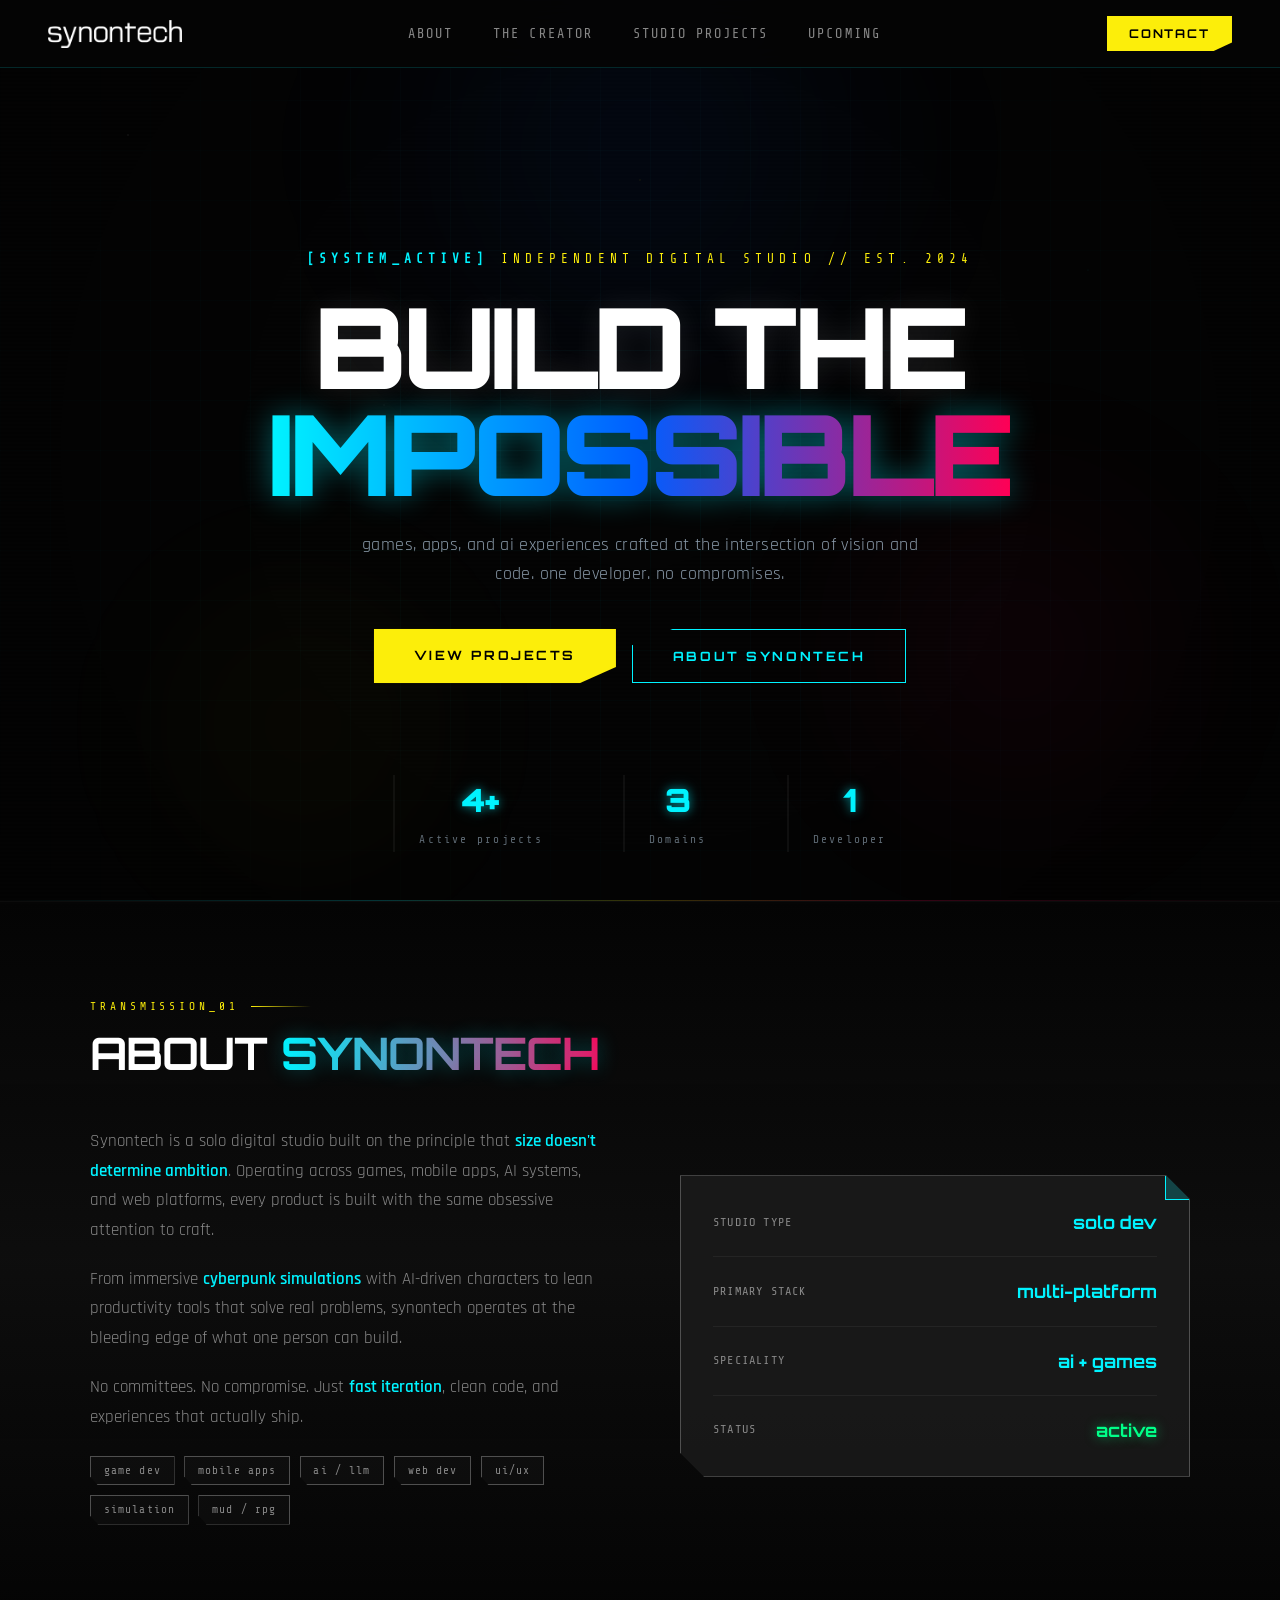
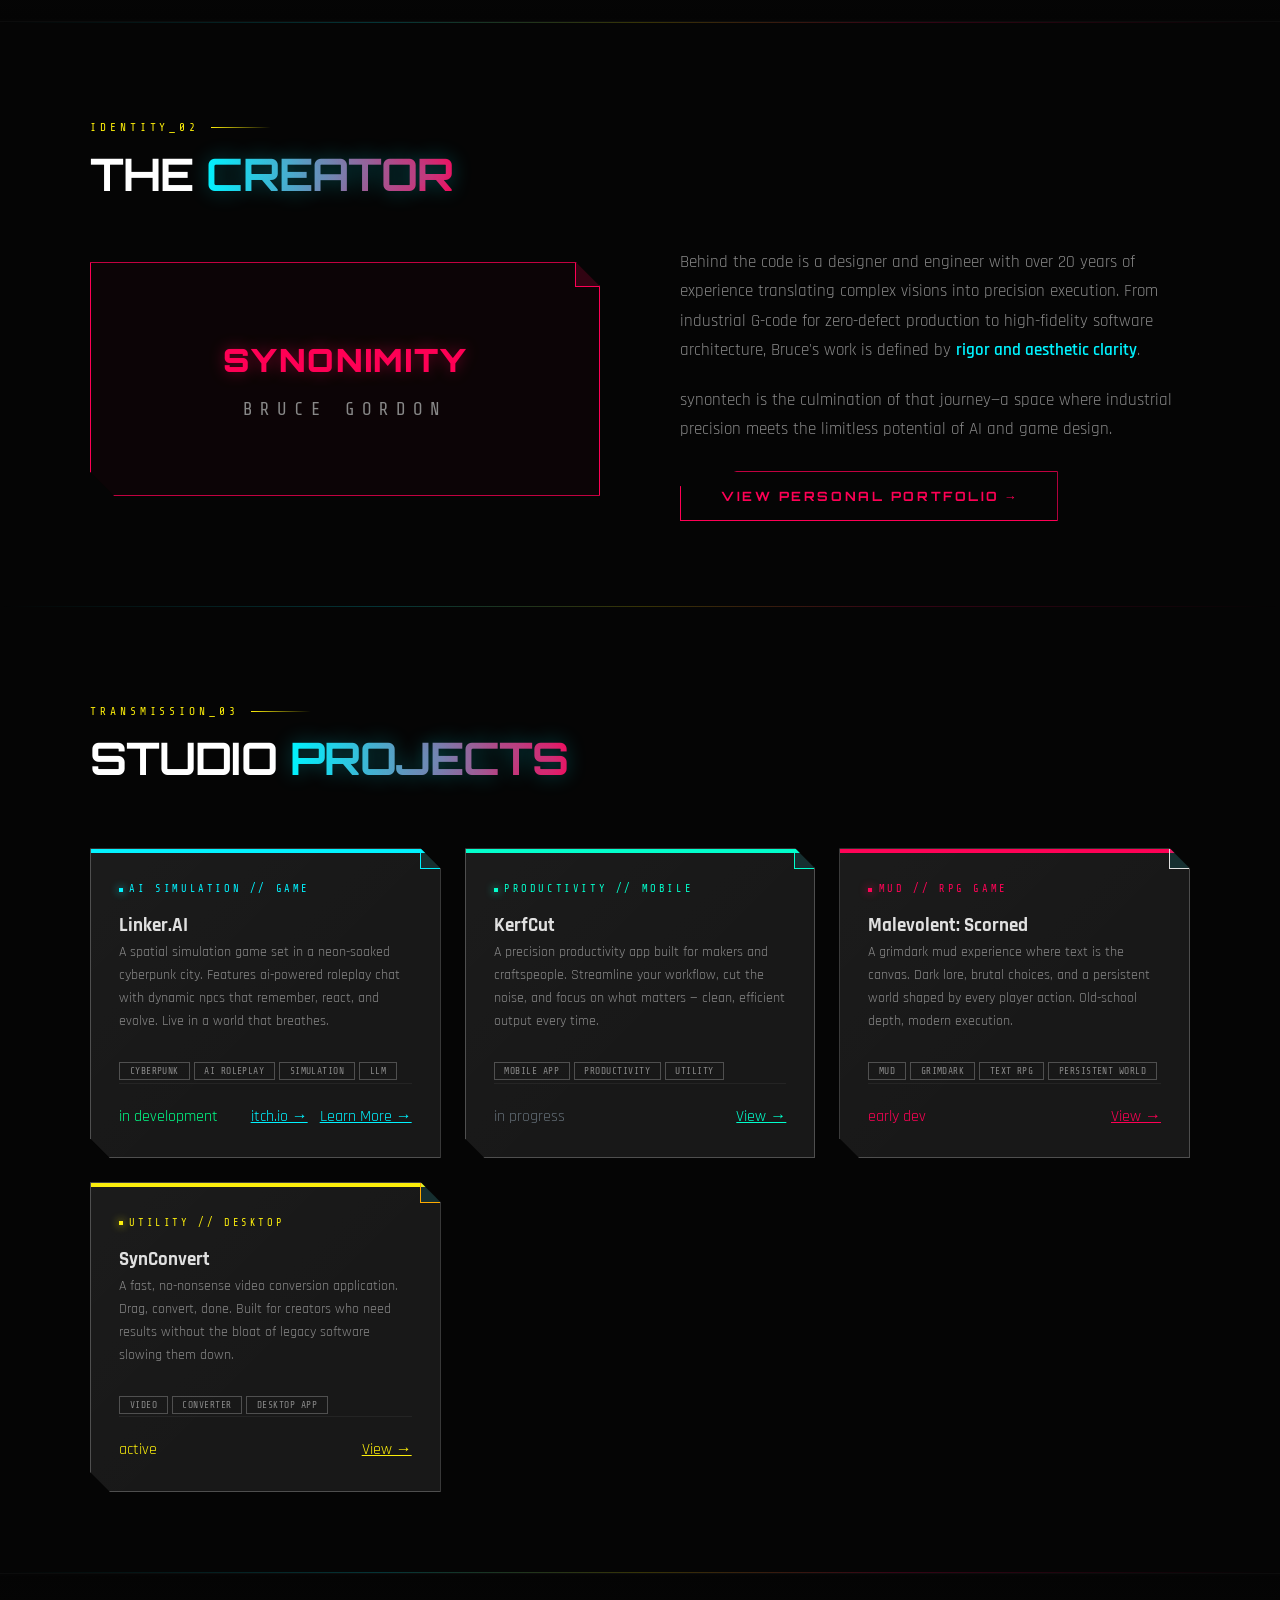
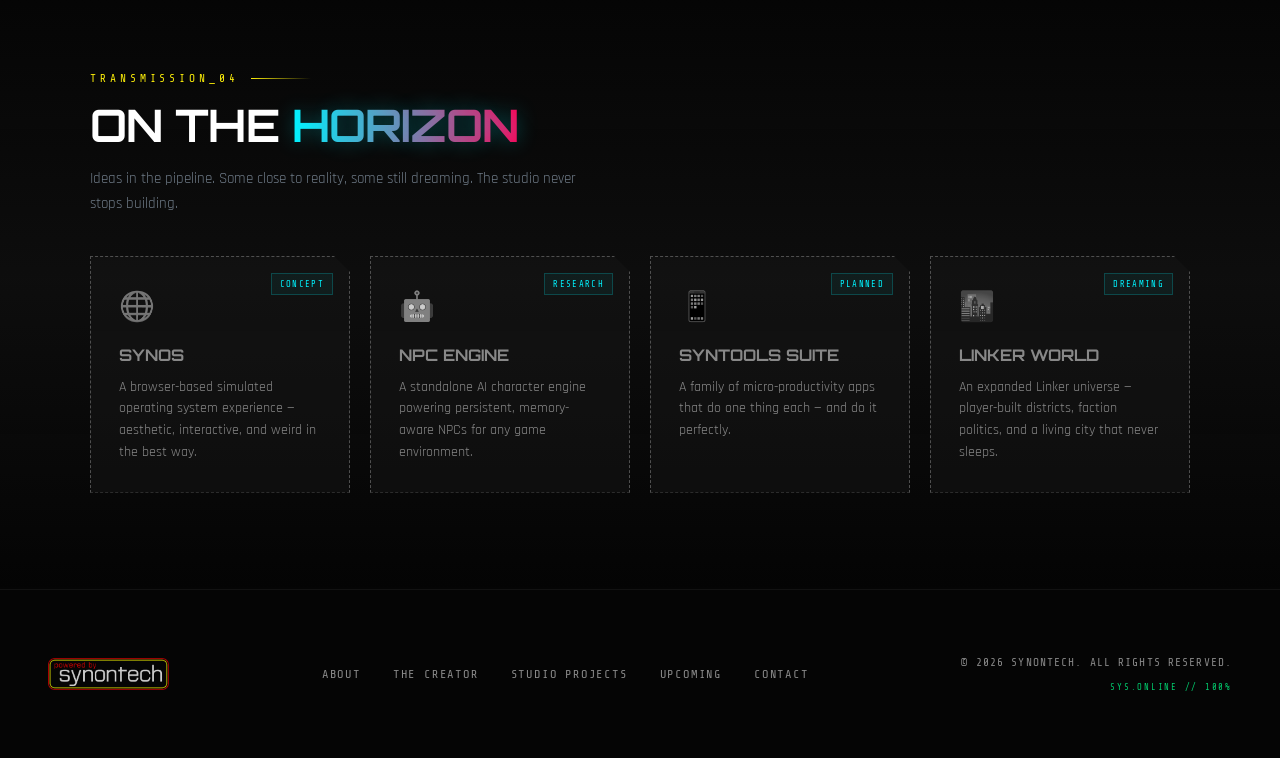
==== index.html @ bf0408e4 "Replace SVGs with dark PNGs and simplify logo CSS Swap several site logo/footer SVGs for pre-rendere" ====
<!DOCTYPE html>
<html lang="en">

<head>
  <meta charset="UTF-8">
  <meta name="viewport" content="width=device-width, initial-scale=1.0">
  <meta name="description"
    content="synontech is a solo digital studio crafting games, apps, and AI experiences at the bleeding edge of vision and code.">
  <meta name="theme-color" content="#020b18">

  <!-- Open Graph / Facebook -->
  <meta property="og:type" content="website">
  <meta property="og:url" content="https://synontech.github.io/">
  <meta property="og:title" content="synontech — digital studio">
  <meta property="og:description"
    content="Solo digital studio crafting games, apps, and ai experiences at the bleeding edge of vision and code.">
  <meta property="og:image" content="https://synontech.github.io/assets/synontech_logo.png">

  <!-- Twitter -->
  <meta property="twitter:card" content="summary_large_image">
  <meta property="twitter:url" content="https://synontech.github.io/">
  <meta property="twitter:title" content="synontech — digital studio">
  <meta property="twitter:description"
    content="Solo digital studio crafting games, apps, and ai experiences at the bleeding edge of vision and code.">
  <meta property="twitter:image" content="https://synontech.github.io/assets/synontech_logo.png">

  <title>synontech — digital studio</title>

  <!-- Favicon -->
  <link rel="icon" type="image/png" href="assets/synontech_logo.png">

  <!-- Fonts -->
  <link
    href="https://fonts.googleapis.com/css2?family=Orbitron:wght@400;600;700;900&family=Rajdhani:wght@300;400;500;600&family=Share+Tech+Mono&display=swap"
    rel="stylesheet">

  <!-- Styles (order matters — variables must load first) -->
  <link rel="stylesheet" href="css/variables.css">
  <link rel="stylesheet" href="css/base.css">
  <link rel="stylesheet" href="css/animations.css">
  <link rel="stylesheet" href="css/nav.css">
  <link rel="stylesheet" href="css/hero.css">
  <link rel="stylesheet" href="css/about.css">
  <link rel="stylesheet" href="css/portfolio.css">
  <link rel="stylesheet" href="css/future.css">
  <link rel="stylesheet" href="css/footer.css">
</head>

<body>

  <!-- ══════════════════════════════════════════════
     NAV
═══════════════════════════════════════════════ -->
  <nav>
    <a href="#hero" class="nav-logo">
      <img src="assets/synontech_dark_background.png" alt="synontech" class="nav-logo-img">
    </a>

    <ul class="nav-links" id="nav-links">
      <li><a href="#about">about</a></li>
      <li><a href="#creator">the creator</a></li>
      <li><a href="#portfolio">studio projects</a></li>
      <li><a href="#future">upcoming</a></li>
      <li class="mobile-only"><a href="mailto:synontech.sa@gmail.com">contact</a></li>
    </ul>

    <a href="mailto:synontech.sa@gmail.com" class="nav-cta">contact</a>

    <button class="nav-hamburger" id="nav-hamburger" aria-label="Toggle navigation" aria-expanded="false">☰</button>
  </nav>

  <!-- ══════════════════════════════════════════════
     HERO
═══════════════════════════════════════════════ -->
  <section id="hero">
    <div class="hero-grid-bg"></div>
    <div class="hero-orb hero-orb-1"></div>
    <div class="hero-orb hero-orb-2"></div>
    <div class="hero-orb hero-orb-3"></div>

    <p class="hero-eyebrow">Independent digital studio // Est. 2024</p>

    <h1 class="hero-title">
      <span class="line1">BUILD THE</span>
      <span class="line2">IMPOSSIBLE</span>
    </h1>

    <p class="hero-sub">games, apps, and ai experiences crafted at the intersection of vision and code. one developer.
      no compromises.</p>

    <div class="hero-buttons">
      <a href="#portfolio" class="btn-primary">View projects</a>
      <a href="#about" class="btn-secondary">About synontech</a>
    </div>

    <div class="hero-stats">
      <div class="stat">
        <span class="stat-num" id="repo-count">4+</span>
        <span class="stat-label">Active projects</span>
      </div>
      <div class="stat">
        <span class="stat-num">3</span>
        <span class="stat-label">Domains</span>
      </div>
      <div class="stat">
        <span class="stat-num">1</span>
        <span class="stat-label">Developer</span>
      </div>
    </div>
  </section>

  <div class="cyber-divider"></div>

  <!-- ══════════════════════════════════════════════
     ABOUT
═══════════════════════════════════════════════ -->
  <section id="about">
    <div class="section-inner">
      <p class="section-tag reveal">Transmission_01</p>
      <h2 class="section-title reveal">About <span>synontech</span></h2>

      <div class="about-grid">
        <div class="about-text reveal">
          <p>Synontech is a solo digital studio built on the principle that <strong>size doesn't determine
              ambition</strong>. Operating across games, mobile apps, AI systems, and web platforms, every product is
            built with the same obsessive attention to craft.</p>
          <p>From immersive <strong>cyberpunk simulations</strong> with AI-driven characters to lean productivity tools
            that solve real problems, synontech operates at the bleeding edge of what one person can build.</p>
          <p>No committees. No compromise. Just <strong>fast iteration</strong>, clean code, and experiences that
            actually ship.</p>
          <div class="about-skills">
            <span class="skill-tag">game dev</span>
            <span class="skill-tag">mobile apps</span>
            <span class="skill-tag">ai / llm</span>
            <span class="skill-tag">web dev</span>
            <span class="skill-tag">ui/ux</span>
            <span class="skill-tag">simulation</span>
            <span class="skill-tag">mud / rpg</span>
          </div>
        </div>

        <div class="about-visual reveal reveal-delay-2">
          <div class="about-box">
            <div class="metric-row">
              <div class="metric-item">
                <span class="metric-label">studio type</span>
                <span class="metric-value">solo dev</span>
              </div>
              <div class="metric-item">
                <span class="metric-label">primary stack</span>
                <span class="metric-value">multi-platform</span>
              </div>
              <div class="metric-item">
                <span class="metric-label">speciality</span>
                <span class="metric-value">ai + games</span>
              </div>
              <div class="metric-item">
                <span class="metric-label">status</span>
                <span class="metric-value"
                  style="color: #00ff88; text-shadow: 0 0 12px rgba(0, 255, 136, 0.5);">active</span>
              </div>
            </div>
          </div>
        </div>
      </div>
    </div>
  </section>

  <div class="cyber-divider"></div>

  <!-- ══════════════════════════════════════════════
     MEET THE CREATOR
═══════════════════════════════════════════════ -->
  <section id="creator">
    <div class="section-inner">
      <p class="section-tag reveal">Identity_02</p>
      <h2 class="section-title reveal">The <span>creator</span></h2>

      <div class="about-grid creator-grid">
        <div class="about-visual reveal">
          <div class="about-box creator-box">
            <div class="creator-identity">
              <div class="creator-handle">Synonimity</div>
              <div class="creator-name">Bruce Gordon</div>
            </div>
          </div>
        </div>

        <div class="about-text reveal reveal-delay-1">
          <p>Behind the code is a designer and engineer with over 20 years of experience translating complex visions
            into precision execution. From industrial G-code for zero-defect production to high-fidelity software
            architecture, Bruce's work is defined by <strong>rigor and aesthetic clarity</strong>.</p>
          <p>synontech is the culmination of that journey—a space where industrial precision meets the limitless
            potential of AI and game design.</p>
          <div class="creator-actions">
            <a href="https://synonimity.vercel.app/" target="_blank" rel="noopener" class="btn-secondary creator-btn">View Personal Portfolio &rarr;</a>
          </div>
        </div>
      </div>
    </div>
  </section>

  <div class="cyber-divider"></div>

  <section id="portfolio">
    <div class="section-inner">
      <div class="portfolio-header">
        <div>
          <p class="section-tag reveal">Transmission_03</p>
          <h2 class="section-title reveal">Studio <span>projects</span></h2>
        </div>
      </div>

      <div class="portfolio-grid">

        <!-- Linker.AI -->
        <article class="project-card card--cyan reveal reveal-delay-1">
          <div class="card-accent"></div>
          <div class="card-banner"></div>
          <div class="card-body">
            <p class="card-type">ai simulation // game</p>
            <h3 class="card-title">Linker.AI</h3>
            <p class="card-desc">A spatial simulation game set in a neon-soaked cyberpunk city. Features ai-powered
              roleplay chat with dynamic npcs that remember, react, and evolve. Live in a world that breathes.</p>
            <div class="card-tags">
              <span class="tag">cyberpunk</span>
              <span class="tag">ai roleplay</span>
              <span class="tag">simulation</span>
              <span class="tag">llm</span>
            </div>
            <div class="card-footer">
              <span class="card-status"><span class="status-dot"></span>in development</span>
              <div style="display:flex; gap: 0.75rem;">
                <a href="https://synontech.itch.io/linkerai" target="_blank" rel="noopener" class="card-link">itch.io
                  &rarr;</a>
                <a href="linkerai.html" class="card-link">Learn More &rarr;</a>
              </div>
            </div>
          </div>
        </article>

        <!-- KerfCut -->
        <article class="project-card card--teal reveal reveal-delay-2">
          <div class="card-accent" style="border-color: #00ffcc;"></div>
          <div class="card-banner"></div>
          <div class="card-body">
            <p class="card-type">productivity // mobile</p>
            <h3 class="card-title">KerfCut</h3>
            <p class="card-desc">A precision productivity app built for makers and craftspeople. Streamline your
              workflow, cut the noise, and focus on what matters — clean, efficient output every time.</p>
            <div class="card-tags">
              <span class="tag">mobile app</span>
              <span class="tag">productivity</span>
              <span class="tag">utility</span>
            </div>
            <div class="card-footer">
              <span class="card-status" style="color: rgba(207,232,255,0.4);">
                <span class="status-dot" style="background: rgba(207,232,255,0.3); animation: none;"></span>in progress
              </span>
              <a href="kerfcut.html" class="card-link">View &rarr;</a>
            </div>
          </div>
        </article>

        <!-- Malevolent: Scorned -->
        <article class="project-card card--pink reveal reveal-delay-3">
          <div class="card-accent" style="border-color: var(--pink);"></div>
          <div class="card-banner"></div>
          <div class="card-body">
            <p class="card-type">mud // rpg game</p>
            <h3 class="card-title">Malevolent: Scorned</h3>
            <p class="card-desc">A grimdark mud experience where text is the canvas. Dark lore, brutal choices, and a
              persistent world shaped by every player action. Old-school depth, modern execution.</p>
            <div class="card-tags">
              <span class="tag">mud</span>
              <span class="tag">grimdark</span>
              <span class="tag">text rpg</span>
              <span class="tag">persistent world</span>
            </div>
            <div class="card-footer">
              <span class="card-status"><span class="status-dot"></span>early dev</span>
              <a href="synquest.html" class="card-link">View &rarr;</a>
            </div>
          </div>
        </article>

        <!-- SynConvert -->
        <article class="project-card card--gold reveal reveal-delay-4">
          <div class="card-accent" style="border-color: #ffaa00;"></div>
          <div class="card-banner"></div>
          <div class="card-body">
            <p class="card-type">utility // desktop</p>
            <h3 class="card-title">SynConvert</h3>
            <p class="card-desc">A fast, no-nonsense video conversion application. Drag, convert, done. Built for
              creators who need results without the bloat of legacy software slowing them down.</p>
            <div class="card-tags">
              <span class="tag">video</span>
              <span class="tag">converter</span>
              <span class="tag">desktop app</span>
            </div>
            <div class="card-footer">
              <span class="card-status"><span class="status-dot"></span>active</span>
              <a href="synconvert.html" class="card-link">View &rarr;</a>
            </div>
          </div>
        </article>

      </div>
    </div>
  </section>

  <div class="cyber-divider"></div>

  <!-- ══════════════════════════════════════════════
     FUTURE / ON THE HORIZON
═══════════════════════════════════════════════ -->
  <section id="future">
    <div class="section-inner">
      <p class="section-tag reveal">Transmission_04</p>
      <h2 class="section-title reveal">On the <span>horizon</span></h2>
      <p class="reveal" style="color: rgba(207,232,255,0.5); font-size: 0.95rem; margin-top: 0.5rem; max-width: 520px;">
        Ideas in the pipeline. Some close to reality, some still dreaming. The studio never stops building.
      </p>

      <div class="future-grid">

        <div class="future-card reveal reveal-delay-1">
          <span class="future-badge">Concept</span>
          <div class="future-icon">🌐</div>
          <p class="future-name">SynOS</p>
          <p class="future-desc">A browser-based simulated operating system experience — aesthetic, interactive, and
            weird in the best way.</p>
        </div>

        <div class="future-card reveal reveal-delay-2">
          <span class="future-badge">Research</span>
          <div class="future-icon">🤖</div>
          <p class="future-name">NPC Engine</p>
          <p class="future-desc">A standalone AI character engine powering persistent, memory-aware NPCs for any game
            environment.</p>
        </div>

        <div class="future-card reveal reveal-delay-3">
          <span class="future-badge">Planned</span>
          <div class="future-icon">📱</div>
          <p class="future-name">SynTools Suite</p>
          <p class="future-desc">A family of micro-productivity apps that do one thing each — and do it perfectly.</p>
        </div>

        <div class="future-card reveal reveal-delay-4">
          <span class="future-badge">Dreaming</span>
          <div class="future-icon">🌆</div>
          <p class="future-name">Linker World</p>
          <p class="future-desc">An expanded Linker universe — player-built districts, faction politics, and a living
            city that never sleeps.</p>
        </div>

      </div>
    </div>
  </section>

  <!-- ══════════════════════════════════════════════
     FOOTER
═══════════════════════════════════════════════ -->
  <footer>
    <div class="footer-left">
      <img src="assets/Powered_by_dark_background.png" alt="powered by synontech" class="footer-badge">
    </div>
    <ul class="footer-links">
      <li><a href="#about">about</a></li>
      <li><a href="#creator">the creator</a></li>
      <li><a href="#portfolio">studio projects</a></li>
      <li><a href="#future">upcoming</a></li>
      <li><a href="mailto:synontech.sa@gmail.com">contact</a></li>
    </ul>
    <div class="footer-copy">
      <span>&copy; <span id="current-year">2026</span> synontech. all rights reserved.</span>
      <span class="sys-status">SYS.ONLINE // 100%</span>
    </div>
  </footer>

  <script src="js/main.js" defer></script>
</body>

</html>
---- css/variables.css ----
/* ============================================================
   synontech — true cyberpunk identity
   Inspired by the high-contrast "Night City" aesthetic.
   ============================================================ */

:root {
  /* --- The "Night" (Vibrant Neons) --- */
  --neon-yellow:  #fcee0a; /* Iconic CP2077 Yellow */
  --neon-cyan:    #00f3ff; /* Electric Cyan */
  --neon-pink:    #ff0055; /* High-intensity Pink */
  --neon-blue:    #005eff; /* Deep Electric Blue */
  --neon-green:   #00ff88; /* Matrix/HUD Green */
  --neon-red:     #ff003c; /* Warning Red */

  /* --- The "Day" (Gritty Industrial) --- */
  --black-void:   #050505;
  --navy-deep:    #020b18;
  --concrete:     #1a1a1a; /* Dull street grey */
  --gunmetal:     #2d2d2d;
  --steel:        #4f4f4f;

  /* --- Functional Assignments --- */
  --primary:      var(--neon-cyan);
  --secondary:    var(--neon-pink);
  --accent:       var(--neon-yellow);

  --bg-main:      var(--black-void);
  --bg-card:      rgba(20, 20, 20, 0.9);
  --text-main:    #e0e0e0;
  --text-dim:     #888888;

  /* --- Glows & FX --- */
  --glow-cyan:   0 0 10px rgba(0, 243, 255, 0.5), 0 0 20px rgba(0, 243, 255, 0.2);
  --glow-pink:   0 0 10px rgba(255, 0, 85, 0.5), 0 0 20px rgba(255, 0, 85, 0.2);
  --glow-yellow: 0 0 15px rgba(252, 238, 10, 0.4);

  /* --- Borders --- */
  --border-main: 1px solid rgba(255, 255, 255, 0.1);
  --border-neon: 1px solid var(--primary);
}
---- css/base.css ----
/* ============================================================
   synontech — base
   Reset, body, ambient effects, shared section styles, divider.
   ============================================================ */

*, *::before, *::after {
  margin: 0;
  padding: 0;
  box-sizing: border-box;
}

html {
  scroll-behavior: smooth;
}

body {
  background: var(--bg-main);
  color: var(--text-main);
  font-family: 'Rajdhani', sans-serif;
  font-size: 16px;
  line-height: 1.6;
  overflow-x: hidden;
}

/* ── Star Field (The 'Dull' foundation) ── */
body::before {
  content: '';
  position: fixed;
  inset: 0;
  background-image:
    radial-gradient(1px 1px at 10%  15%, rgba(255,255,255,0.2) 0%, transparent 100%),
    radial-gradient(1px 1px at 30%  45%, rgba(255,255,255,0.1) 0%, transparent 100%),
    radial-gradient(1.5px 1.5px at 50%  20%, rgba(252, 238, 10, 0.1) 0%, transparent 100%),
    radial-gradient(1px 1px at 70%  60%, rgba(255,255,255,0.1) 0%, transparent 100%),
    radial-gradient(1px 1px at 85%  30%, rgba(0, 243, 255, 0.1) 0%, transparent 100%);
  pointer-events: none;
  z-index: 0;
}

/* ── Scanlines & Noise (The 'Gritty' layer) ── */
body::after {
  content: '';
  position: fixed;
  inset: 0;
  background:
    repeating-linear-gradient(
      0deg,
      transparent,
      transparent 2px,
      rgba(0, 0, 0, 0.15) 2px,
      rgba(0, 0, 0, 0.15) 4px
    ),
    radial-gradient(circle at center, transparent, rgba(0,0,0,0.4));
  pointer-events: none;
  z-index: 1;
}

/* ── Sections ── */
section {
  position: relative;
  z-index: 2;
  padding: 6rem 3rem;
}

.section-inner {
  max-width: 1100px;
  margin: 0 auto;
}

.section-tag {
  font-family: 'Share Tech Mono', monospace;
  font-size: 0.7rem;
  letter-spacing: 0.35em;
  color: var(--accent);
  margin-bottom: 0.75rem;
  display: flex;
  align-items: center;
  gap: 0.75rem;
  text-transform: uppercase;
}

.section-tag::after {
  content: '';
  height: 1px;
  width: 60px;
  background: linear-gradient(90deg, var(--accent), transparent);
  display: inline-block;
}

.section-title {
  font-family: 'Orbitron', monospace;
  font-size: clamp(1.8rem, 4vw, 2.8rem);
  font-weight: 700;
  color: #fff;
  margin-bottom: 1rem;
  line-height: 1.15;
  text-transform: uppercase;
  letter-spacing: -0.02em;
}

.section-title span {
  background: linear-gradient(90deg, var(--neon-cyan), var(--neon-pink));
  -webkit-background-clip: text;
  -webkit-text-fill-color: transparent;
  background-clip: text;
  text-shadow: 0 0 20px rgba(0, 243, 255, 0.3);
}

/* ── Cyber Divider ── */
.cyber-divider {
  position: relative;
  z-index: 2;
  height: 1px;
  background: linear-gradient(
    90deg,
    transparent,
    rgba(0, 243, 255, 0.2) 30%,
    rgba(252, 238, 10, 0.2) 50%,
    rgba(255, 0, 85, 0.2) 70%,
    transparent
  );
  margin: 0;
}
---- css/animations.css ----
/* ============================================================
   synontech — animations
   Keyframes, scroll-reveal classes, responsive overrides.
   ============================================================ */

/* ── Keyframes ── */
@keyframes fadeUp {
  from { opacity: 0; transform: translateY(24px); }
  to   { opacity: 1; transform: translateY(0); }
}

@keyframes pulse {
  0%, 100% { opacity: 1; }
  50%       { opacity: 0.3; }
}

/* Fixed: was using an en-dash (–) instead of a comma which broke the rule */
@keyframes glitch {
  0%        { clip-path: inset(0 0 100% 0); }
  10%       { clip-path: inset(10% 0 85% 0); transform: translateX(4px); }
  20%       { clip-path: inset(30% 0 60% 0); transform: translateX(-4px); }
  30%       { clip-path: inset(55% 0 35% 0); transform: translateX(2px); }
  40%       { clip-path: inset(75% 0 15% 0); transform: translateX(-2px); }
  50%       { clip-path: inset(90% 0 5% 0);  transform: translateX(0); }
  60%, 100% { clip-path: inset(0 0 100% 0); }
}

/* ── Scroll Reveal ── */
.reveal {
  opacity: 0;
  transform: translateY(30px);
  transition: opacity 0.7s ease, transform 0.7s ease;
}

.reveal.visible {
  opacity: 1;
  transform: translateY(0);
}

.reveal-delay-1 { transition-delay: 0.1s; }
.reveal-delay-2 { transition-delay: 0.2s; }
.reveal-delay-3 { transition-delay: 0.3s; }
.reveal-delay-4 { transition-delay: 0.4s; }

/* ── Global mobile overrides ── */
@media (max-width: 768px) {
  section { padding: 4rem 1.5rem; }
}
---- css/nav.css ----
/* ============================================================
   synontech — navigation
   Top nav bar, logo, links, CTA, mobile hamburger.
   ============================================================ */

nav {
  position: fixed;
  top: 0; left: 0; right: 0;
  z-index: 100;
  display: flex;
  align-items: center;
  justify-content: space-between;
  padding: 1rem 3rem;
  background: rgba(5, 5, 5, 0.9);
  backdrop-filter: blur(15px);
  border-bottom: 1px solid rgba(0, 243, 255, 0.15);
}

.nav-logo {
  display: flex;
  align-items: center;
  text-decoration: none;
}

.nav-logo-img {
  height: 28px; /* 25% Increase for better brand presence */
  width: auto;
  transition: all 0.3s ease;
}

.nav-logo:hover .nav-logo-img {
  filter: drop-shadow(0 0 12px var(--neon-cyan));
}

.nav-links {
  display: flex;
  gap: 2.5rem;
  list-style: none;
}

.nav-links a {
  color: var(--text-dim);
  text-decoration: none;
  font-family: 'Share Tech Mono', monospace;
  font-weight: 400;
  font-size: 0.85rem;
  letter-spacing: 0.15em;
  transition: all 0.3s cubic-bezier(0.165, 0.84, 0.44, 1);
  text-transform: uppercase;
}

.nav-links a:hover {
  color: var(--neon-cyan);
  text-shadow: 0 0 12px rgba(0, 243, 255, 0.8);
}

.nav-cta {
  font-family: 'Orbitron', monospace;
  font-weight: 700;
  font-size: 0.75rem;
  letter-spacing: 0.15em;
  color: #000;
  background: var(--neon-yellow);
  padding: 0.5rem 1.4rem;
  text-decoration: none;
  transition: all 0.2s;
  position: relative;
  clip-path: polygon(0 0, 100% 0, 100% 75%, 85% 100%, 0 100%);
  text-transform: uppercase;
}

.nav-cta:hover {
  transform: translate(2px, -2px);
  box-shadow: var(--glow-yellow);
}

/* ── Hamburger (mobile only) ── */
.nav-hamburger {
  display: none;
  background: transparent;
  border: 1px solid var(--border-cyan);
  color: var(--cyan);
  font-size: 1.2rem;
  line-height: 1;
  padding: 0.35rem 0.65rem;
  cursor: pointer;
  clip-path: polygon(4px 0%, 100% 0%, calc(100% - 4px) 100%, 0% 100%);
  transition: background 0.2s, box-shadow 0.2s;
}

.nav-hamburger:hover {
  background: rgba(0, 212, 255, 0.08);
  box-shadow: var(--glow-cyan);
}

.nav-links li.mobile-only {
  display: none;
}

/* ── Mobile breakpoint ── */
@media (max-width: 768px) {
  nav {
    padding: 1rem 1.5rem;
  }

  .nav-cta {
    display: none;
  }

  .nav-hamburger {
    display: block;
  }

  .nav-links {
    display: none;
    width: 100%;
    flex-direction: column;
    gap: 0;
    padding: 0.5rem 0 0.75rem;
    border-top: 1px solid rgba(0, 212, 255, 0.1);
    order: 3;
  }

  .nav-links li.mobile-only {
    display: block;
  }

  .nav-links.open {
    display: flex;
  }

  .nav-links li a {
    display: block;
    padding: 0.8rem 0;
  }
}
---- css/hero.css ----
/* ============================================================
   synontech — hero
   Hero section, ambient orbs, grid bg, title, CTA buttons, stats.
   ============================================================ */

#hero {
  position: relative;
  z-index: 2;
  min-height: 100vh;
  display: flex;
  flex-direction: column;
  align-items: center;
  justify-content: center;
  text-align: center;
  padding: 6rem 2rem 4rem;
  overflow: hidden;
}

/* ── Grid background ── */
.hero-grid-bg {
  position: absolute;
  inset: 0;
  background-image:
    linear-gradient(rgba(0, 243, 255, 0.03) 1px, transparent 1px),
    linear-gradient(90deg, rgba(0, 243, 255, 0.03) 1px, transparent 1px);
  background-size: 50px 50px;
  mask-image: radial-gradient(ellipse 70% 70% at 50% 50%, black 0%, transparent 100%);
}

/* ── Ambient orbs (The 'Night City' lights) ── */
.hero-orb {
  position: absolute;
  border-radius: 50%;
  filter: blur(100px);
  pointer-events: none;
  opacity: 0.6;
}

.hero-orb-1 {
  width: 600px; height: 600px;
  background: radial-gradient(circle, rgba(0, 94, 255, 0.15) 0%, transparent 70%);
  top: -150px; left: 50%;
  transform: translateX(-50%);
}

.hero-orb-2 {
  width: 400px; height: 400px;
  background: radial-gradient(circle, rgba(255, 0, 85, 0.15) 0%, transparent 70%);
  bottom: 50px; right: 5%;
}

.hero-orb-3 {
  width: 350px; height: 350px;
  background: radial-gradient(circle, rgba(252, 238, 10, 0.1) 0%, transparent 70%);
  bottom: 0px; left: 10%;
}

/* ── Eyebrow ── */
.hero-eyebrow {
  font-family: 'Share Tech Mono', monospace;
  font-size: 0.8rem;
  letter-spacing: 0.4em;
  color: var(--neon-yellow);
  margin-bottom: 1.5rem;
  opacity: 0;
  animation: fadeUp 0.8s 0.2s ease forwards;
  text-transform: uppercase;
}

.hero-eyebrow::before {
  content: '[SYSTEM_ACTIVE] ';
  color: var(--neon-cyan);
  font-weight: bold;
}

/* ── Title ── */
.hero-title {
  font-family: 'Orbitron', monospace;
  font-size: clamp(3.2rem, 9vw, 7rem);
  font-weight: 900;
  line-height: 0.95;
  letter-spacing: -0.04em;
  margin-bottom: 1.5rem;
  opacity: 0;
  animation: fadeUp 0.8s 0.4s ease forwards;
  text-transform: uppercase;
}

.hero-title .line1 {
  display: block;
  color: #ffffff;
  text-shadow: 0 0 30px rgba(255, 255, 255, 0.1);
}

.hero-title .line2 {
  display: block;
  background: linear-gradient(90deg, var(--neon-cyan) 0%, var(--neon-blue) 50%, var(--neon-pink) 100%);
  -webkit-background-clip: text;
  -webkit-text-fill-color: transparent;
  background-clip: text;
  filter: drop-shadow(0 0 15px rgba(0, 243, 255, 0.4));
}

/* ── Subtitle ── */
.hero-sub {
  font-size: 1.15rem;
  font-weight: 400;
  color: rgba(207, 232, 255, 0.65);
  max-width: 560px;
  margin: 0 auto 2.5rem;
  letter-spacing: 0.02em;
  opacity: 0;
  animation: fadeUp 0.8s 0.6s ease forwards;
}

/* ── CTA Buttons ── */
.hero-buttons {
  display: flex;
  gap: 1rem;
  justify-content: center;
  flex-wrap: wrap;
  opacity: 0;
  animation: fadeUp 0.8s 0.8s ease forwards;
}

.btn-primary {
  font-family: 'Orbitron', monospace;
  font-size: 0.8rem;
  font-weight: 700;
  letter-spacing: 0.2em;
  color: #000;
  background: var(--neon-yellow);
  border: none;
  padding: 1rem 2.5rem;
  cursor: pointer;
  text-decoration: none;
  clip-path: polygon(0 0, 100% 0, 100% 70%, 85% 100%, 0 100%);
  transition: all 0.25s;
  box-shadow: 0 0 20px rgba(252, 238, 10, 0.3);
  text-transform: uppercase;
}

.btn-primary:hover {
  box-shadow: 0 0 40px rgba(252, 238, 10, 0.6);
  transform: translate(2px, -2px);
}

.btn-secondary {
  font-family: 'Orbitron', monospace;
  font-size: 0.8rem;
  font-weight: 700;
  letter-spacing: 0.2em;
  color: var(--neon-cyan);
  background: transparent;
  border: 1px solid var(--neon-cyan);
  padding: 1rem 2.5rem;
  cursor: pointer;
  text-decoration: none;
  clip-path: polygon(15% 0, 100% 0, 100% 100%, 0 100%, 0 30%);
  transition: all 0.25s;
  text-transform: uppercase;
}

.btn-secondary:hover {
  background: rgba(0, 243, 255, 0.1);
  box-shadow: var(--glow-cyan);
  transform: translate(-2px, -2px);
}

/* ── Stats bar ── */
.hero-stats {
  position: absolute;
  bottom: 3rem;
  display: flex;
  gap: 5rem;
  opacity: 0;
  animation: fadeUp 0.8s 1s ease forwards;
}

.stat {
  text-align: center;
  border-left: 2px solid rgba(255, 255, 255, 0.05);
  padding-left: 1.5rem;
}

.stat-num {
  font-family: 'Orbitron', monospace;
  font-size: 2rem;
  font-weight: 900;
  color: var(--neon-cyan);
  display: block;
  text-shadow: var(--glow-cyan);
}

.stat-label {
  font-size: 0.7rem;
  letter-spacing: 0.2em;
  color: rgba(207, 232, 255, 0.45);
  font-family: 'Share Tech Mono', monospace;
}

/* ── Hero mobile ── */
@media (max-width: 768px) {
  #hero { padding: 6rem 1.5rem 4rem; }
  .hero-stats {
    position: relative;
    bottom: 0;
    margin-top: 4rem;
    gap: 1.5rem;
    flex-wrap: wrap;
    justify-content: center;
  }
}
---- css/about.css ----
/* ============================================================
   synontech — about
   About section, two-column grid, metrics box, skill tags.
   ============================================================ */

#about {
  background: linear-gradient(180deg, transparent, rgba(26, 26, 26, 0.4) 50%, transparent);
  border-top: 1px solid rgba(255, 255, 255, 0.03);
  border-bottom: 1px solid rgba(255, 255, 255, 0.03);
}

/* ── Grid layout ── */
.about-grid {
  display: grid;
  grid-template-columns: 1fr 1fr;
  gap: 5rem;
  align-items: center;
  margin-top: 3rem;
}

/* ── Text column ── */
.about-text p {
  color: var(--text-dim);
  font-size: 1.05rem;
  line-height: 1.75;
  margin-bottom: 1.25rem;
  font-weight: 400;
}

.about-text p strong {
  color: var(--neon-cyan);
  font-weight: 600;
}

.about-skills {
  display: flex;
  flex-wrap: wrap;
  gap: 0.6rem;
  margin-top: 1.5rem;
}

.skill-tag {
  font-family: 'Share Tech Mono', monospace;
  font-size: 0.7rem;
  letter-spacing: 0.1em;
  color: var(--text-dim);
  border: 1px solid var(--steel);
  padding: 0.3rem 0.8rem;
  background: rgba(255, 255, 255, 0.02);
  clip-path: polygon(0 0, 100% 0, 100% 100%, 8px 100%, 0 70%);
  transition: all 0.3s ease;
}

.skill-tag:hover {
  color: var(--neon-cyan);
  border-color: var(--neon-cyan);
  background: rgba(0, 243, 255, 0.05);
}

/* ── Visual column ── */
.about-visual {
  position: relative;
}

.about-box {
  background: rgba(26, 26, 26, 0.9);
  border: 1px solid var(--steel);
  padding: 2rem;
  position: relative;
  clip-path: polygon(0 0, calc(100% - 24px) 0, 100% 24px, 100% 100%, 24px 100%, 0 calc(100% - 24px));
}

.about-box::before {
  content: '';
  position: absolute;
  top: 0; right: 0;
  width: 24px; height: 24px;
  border-bottom: 1px solid var(--neon-cyan);
  border-left: 1px solid var(--neon-cyan);
  background: rgba(0, 243, 255, 0.2);
}

/* ── Metrics ── */
.metric-row {
  display: flex;
  flex-direction: column;
  gap: 1.25rem;
}

.metric-item {
  display: flex;
  justify-content: space-between;
  align-items: center;
  padding-bottom: 1.25rem;
  border-bottom: 1px solid rgba(255, 255, 255, 0.05);
}

.metric-item:last-child {
  border-bottom: none;
  padding-bottom: 0;
}

.metric-label {
  font-family: 'Share Tech Mono', monospace;
  font-size: 0.75rem;
  letter-spacing: 0.1em;
  color: var(--text-dim);
  text-transform: uppercase;
}

.metric-value {
  font-family: 'Orbitron', monospace;
  font-size: 1.1rem;
  font-weight: 700;
  color: var(--neon-cyan);
}

/* ── Creator Section Overrides ── */
.creator-grid {
  align-items: center;
}

.creator-box {
  border-color: var(--neon-pink);
  background: rgba(255, 0, 85, 0.03);
}

.creator-box::before {
  border-bottom-color: var(--neon-pink);
  border-left-color: var(--neon-pink);
  background: rgba(255, 0, 85, 0.15);
}

.creator-identity {
  text-align: center;
  padding: 2.5rem 0;
}

.creator-handle {
  font-family: 'Orbitron', sans-serif;
  font-size: 2rem;
  font-weight: 900;
  color: var(--neon-pink);
  text-shadow: 0 0 15px rgba(255, 0, 85, 0.4);
  margin-bottom: 0.5rem;
  text-transform: uppercase;
  letter-spacing: 0.05em;
}

.creator-name {
  font-family: 'Share Tech Mono', sans-serif;
  font-size: 1.1rem;
  letter-spacing: 0.4em;
  color: var(--text-dim);
  text-transform: uppercase;
}

.creator-actions {
  margin-top: 2.5rem;
}

.creator-btn {
  border-color: var(--neon-pink);
  color: var(--neon-pink);
  font-weight: 700;
}

.creator-btn:hover {
  background: rgba(255, 0, 85, 0.1);
  box-shadow: var(--glow-pink);
  color: var(--neon-pink);
}
---- css/portfolio.css ----
/* ============================================================
   synontech — portfolio
   Project card grid, card anatomy, colour variants.
   ============================================================ */

#portfolio {
  padding-bottom: 5rem;
}

.portfolio-header {
  display: flex;
  justify-content: space-between;
  align-items: flex-end;
  margin-bottom: 3rem;
  flex-wrap: wrap;
  gap: 1rem;
}

.portfolio-grid {
  display: grid;
  grid-template-columns: repeat(auto-fill, minmax(280px, 1fr));
  gap: 1.5rem;
}

/* ── Card base ── */
.project-card {
  background: rgba(26, 26, 26, 0.95);
  border: 1px solid var(--steel);
  position: relative;
  overflow: hidden;
  transition: all 0.3s cubic-bezier(0.175, 0.885, 0.32, 1.275);
  clip-path: polygon(0 0, calc(100% - 20px) 0, 100% 20px, 100% 100%, 20px 100%, 0 calc(100% - 20px));
}

.project-card::before {
  content: '';
  position: absolute;
  inset: 0;
  background: linear-gradient(135deg, rgba(255, 255, 255, 0.03) 0%, transparent 60%);
  pointer-events: none;
  opacity: 0.5;
}

.project-card:hover {
  border-color: var(--neon-cyan);
  transform: translateY(-5px);
  box-shadow: 0 10px 30px rgba(0, 0, 0, 0.5), 0 0 15px rgba(0, 243, 255, 0.1);
}

/* ── Card anatomy ── */
.card-accent {
  position: absolute;
  top: 0; right: 0;
  width: 20px; height: 20px;
  border-bottom: 1px solid var(--neon-cyan);
  border-left: 1px solid var(--neon-cyan);
  background: rgba(0, 243, 255, 0.1);
}

.card-banner {
  height: 4px;
  width: 100%;
}

.card-body {
  padding: 1.75rem;
}

.card-type {
  font-family: 'Share Tech Mono', monospace;
  font-size: 0.65rem;
  letter-spacing: 0.25em;
  text-transform: uppercase;
  margin-bottom: 0.8rem;
  display: flex;
  align-items: center;
  gap: 0.4rem;
}

.card-type::before {
  content: '';
  width: 4px; height: 4px;
  display: inline-block;
  background: #fff;
}

.card-desc {
  font-size: 0.9rem;
  color: var(--text-dim);
  line-height: 1.6;
  margin-bottom: 1.5rem;
  font-weight: 400;
}

.tag {
  font-family: 'Share Tech Mono', monospace;
  font-size: 0.6rem;
  letter-spacing: 0.05em;
  padding: 0.2rem 0.6rem;
  border-radius: 0;
  border: 1px solid var(--steel);
  color: var(--text-dim);
  text-transform: uppercase;
}

.card-footer {
  display: flex;
  justify-content: space-between;
  align-items: center;
  padding-top: 1.25rem;
  border-top: 1px solid rgba(255, 255, 255, 0.05);
}

.card-link:hover { text-shadow: 0 0 8px currentColor; }

/* ── Colour variants ── */

/* Cyan (Linker.AI) */
.card--cyan .card-banner  { background: var(--neon-cyan); }
.card--cyan .card-type    { color: var(--neon-cyan); }
.card--cyan .card-type::before { background: var(--neon-cyan); box-shadow: 0 0 8px var(--neon-cyan); }
.card--cyan .tag:hover    { color: var(--neon-cyan); border-color: var(--neon-cyan); background: rgba(0, 243, 255, 0.05); }
.card--cyan .card-link    { color: var(--neon-cyan); }
.card--cyan .status-dot   { background: var(--neon-green); box-shadow: 0 0 8px var(--neon-green); }
.card--cyan .card-status  { color: var(--neon-green); }

/* Pink (SynQuest) */
.card--pink .card-banner  { background: var(--neon-pink); }
.card--pink .card-type    { color: var(--neon-pink); }
.card--pink .card-type::before { background: var(--neon-pink); box-shadow: 0 0 8px var(--neon-pink); }
.card--pink .tag:hover    { color: var(--neon-pink); border-color: var(--neon-pink); background: rgba(255, 0, 85, 0.05); }
.card--pink .card-link    { color: var(--neon-pink); }
.card--pink .status-dot   { background: var(--neon-pink); box-shadow: 0 0 8px var(--neon-pink); }
.card--pink .card-status  { color: var(--neon-pink); }

/* Gold (SynConvert) */
.card--gold .card-banner  { background: var(--neon-yellow); }
.card--gold .card-type    { color: var(--neon-yellow); }
.card--gold .card-type::before { background: var(--neon-yellow); box-shadow: 0 0 8px var(--neon-yellow); }
.card--gold .tag:hover    { color: var(--neon-yellow); border-color: var(--neon-yellow); background: rgba(252, 238, 10, 0.05); }
.card--gold .card-link    { color: var(--neon-yellow); }
.card--gold .status-dot   { background: var(--neon-yellow); box-shadow: 0 0 8px var(--neon-yellow); }
.card--gold .card-status  { color: var(--neon-yellow); }

/* Teal (KerfCut) */
.card--teal .card-banner  { background: #00ffcc; }
.card--teal .card-type    { color: #00ffcc; }
.card--teal .card-type::before { background: #00ffcc; box-shadow: 0 0 8px #00ffcc; }
.card--teal .tag:hover    { color: #00ffcc; border-color: #00ffcc; background: rgba(0, 255, 204, 0.05); }
.card--teal .card-link    { color: #00ffcc; }
.card--teal .status-dot   { background: var(--steel); animation: none; }
.card--teal .card-status  { color: var(--text-dim); }
---- css/future.css ----
/* ============================================================
   synontech — future / on the horizon
   Upcoming projects section and dashed placeholder cards.
   ============================================================ */

#future {
  border-top: 1px solid rgba(255, 255, 255, 0.03);
  background: linear-gradient(180deg, transparent, rgba(26, 26, 26, 0.4) 50%, transparent);
}

.future-grid {
  display: grid;
  grid-template-columns: repeat(auto-fill, minmax(260px, 1fr));
  gap: 1.25rem;
  margin-top: 2.5rem;
}

.future-card {
  border: 1px dashed var(--steel);
  padding: 1.75rem;
  position: relative;
  background: rgba(26, 26, 26, 0.4);
  transition: all 0.3s;
  clip-path: polygon(0 0, calc(100% - 16px) 0, 100% 16px, 100% 100%, 0 100%);
}

.future-card:hover {
  border-color: var(--neon-cyan);
  background: rgba(26, 26, 26, 0.6);
  box-shadow: 0 4px 30px rgba(0, 0, 0, 0.5);
}

.future-icon {
  font-size: 1.8rem;
  margin-bottom: 0.75rem;
  filter: grayscale(1) brightness(0.8);
  transition: filter 0.3s;
}

.future-card:hover .future-icon {
  filter: grayscale(0) brightness(1);
}

.future-name {
  font-family: 'Orbitron', monospace;
  font-size: 1rem;
  font-weight: 700;
  color: var(--text-dim);
  margin-bottom: 0.5rem;
  text-transform: uppercase;
}

.future-card:hover .future-name {
  color: #fff;
}

.future-desc {
  font-size: 0.85rem;
  color: var(--text-dim);
  line-height: 1.6;
}

.future-badge {
  position: absolute;
  top: 1rem; right: 1rem;
  font-family: 'Share Tech Mono', monospace;
  font-size: 0.55rem;
  letter-spacing: 0.15em;
  text-transform: uppercase;
  color: var(--neon-cyan);
  border: 1px solid rgba(0, 243, 255, 0.2);
  padding: 0.2rem 0.5rem;
  background: rgba(0, 243, 255, 0.05);
}
---- css/footer.css ----
/* ============================================================
   synontech — footer
   ============================================================ */

footer {
  position: relative;
  z-index: 2;
  border-top: 1px solid rgba(255, 255, 255, 0.05);
  background: var(--bg-main);
  padding: 4rem 3rem;
  display: flex;
  justify-content: space-between;
  align-items: center;
  flex-wrap: wrap;
  gap: 2rem;
}

.footer-left {
  display: flex;
  align-items: center;
}

.footer-badge {
  height: 32px; /* Slightly more refined height */
  width: auto;
  display: block;
  opacity: 0.8;
  transition: opacity 0.3s;
}

.footer-badge:hover {
  opacity: 1;
}

.footer-copy {
  font-family: 'Share Tech Mono', monospace;
  font-size: 0.7rem;
  color: var(--text-dim);
  letter-spacing: 0.1em;
  text-transform: uppercase;
  display: flex;
  flex-direction: column;
  gap: 0.5rem;
  text-align: right;
}

.sys-status {
  font-size: 0.55rem;
  color: var(--neon-green);
  opacity: 0.8;
  letter-spacing: 0.2em;
}

.footer-links {
  display: flex;
  gap: 2rem;
  list-style: none;
}

.footer-links a {
  font-family: 'Share Tech Mono', monospace;
  font-size: 0.75rem;
  letter-spacing: 0.15em;
  color: var(--text-dim);
  text-decoration: none;
  transition: all 0.3s;
  text-transform: uppercase;
}

.footer-links a:hover {
  color: var(--neon-cyan);
  text-shadow: 0 0 10px var(--neon-cyan);
}

/* ── Mobile ── */
@media (max-width: 768px) {
  footer {
    flex-direction: column;
    text-align: center;
    padding: 4rem 1.5rem;
  }
  .footer-left {
    align-items: center;
  }
  .footer-copy {
    text-align: center;
    order: 3;
  }
  .footer-links {
    flex-direction: column;
    gap: 1rem;
    order: 2;
  }
}
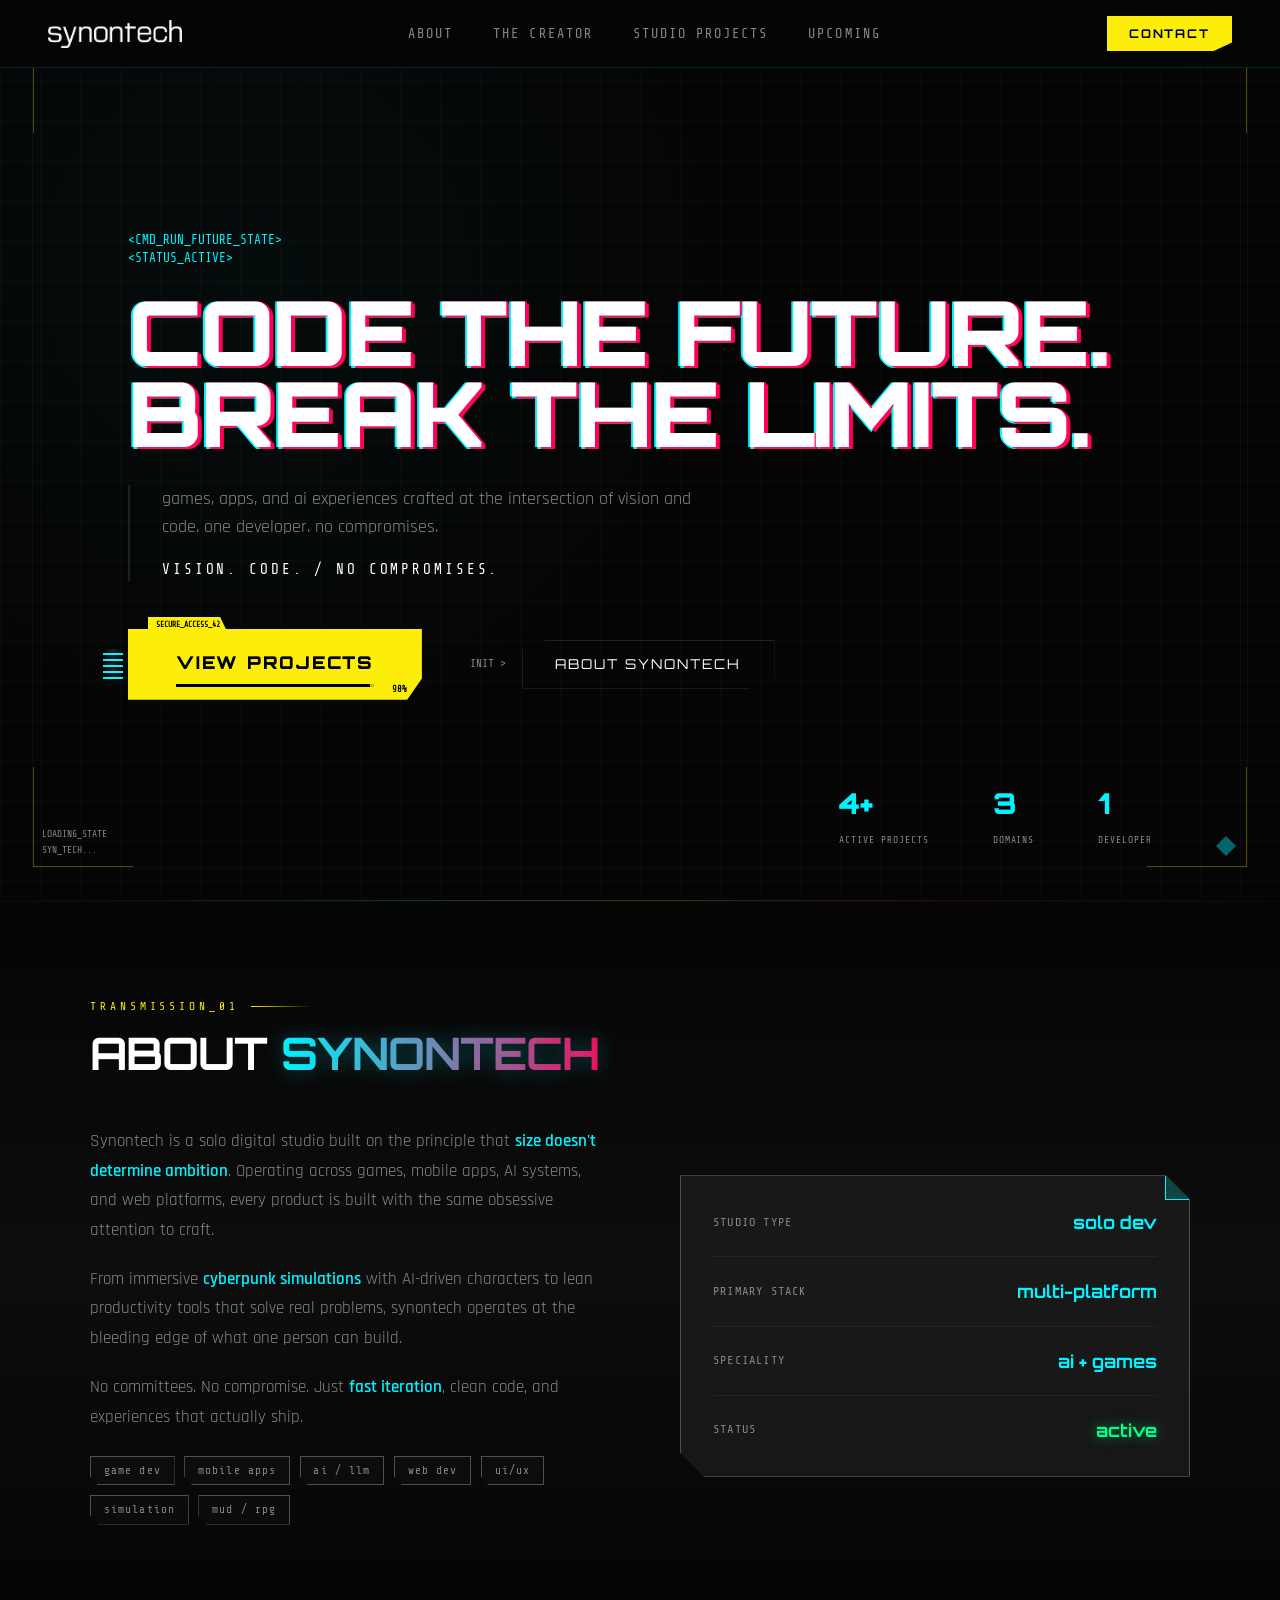
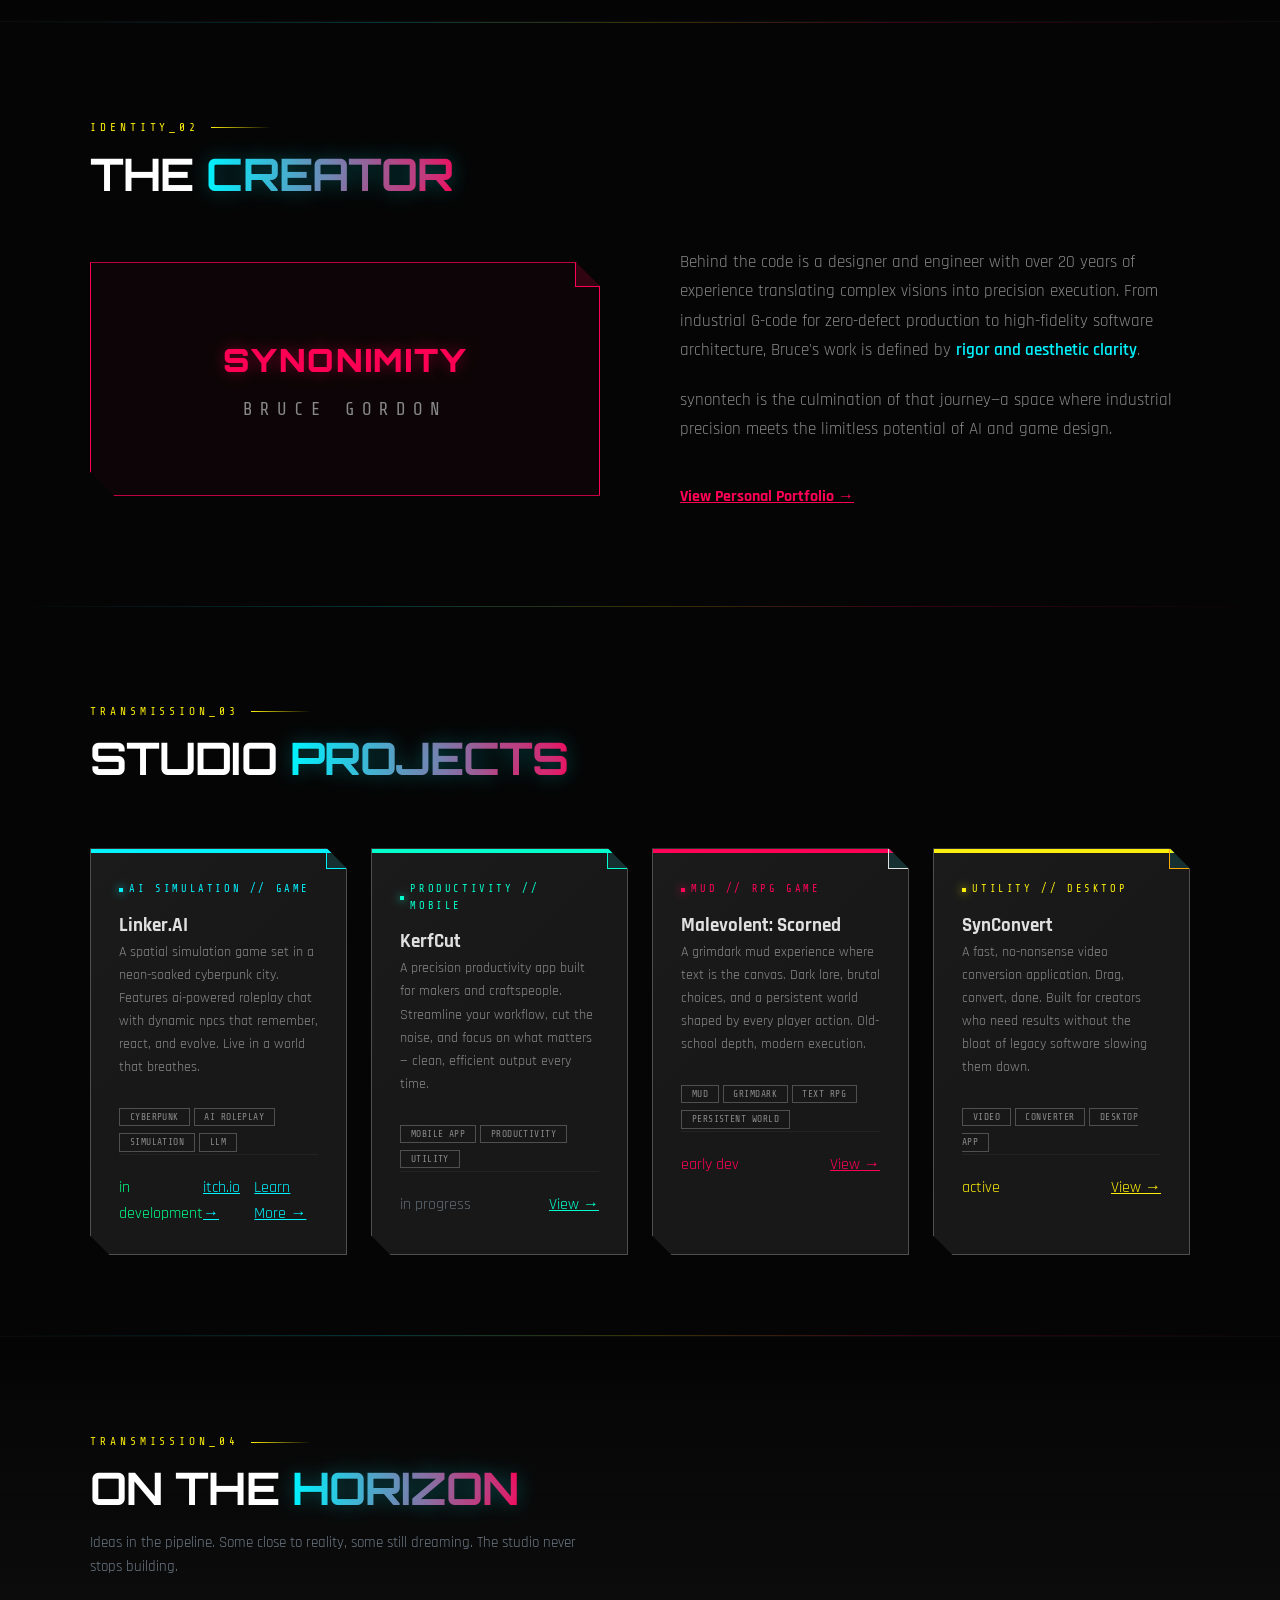
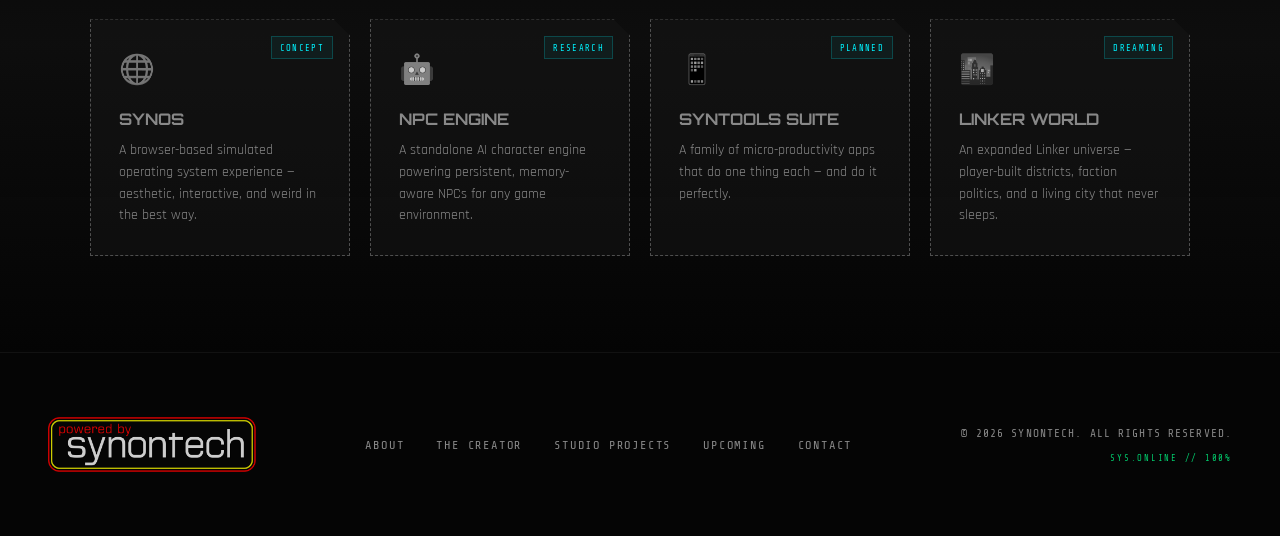
==== commit 744254ae: "Responsive CSS tweaks, add assets & IDE files Add IDE config and media assets, and make mobile-focus" ====
--- a/index.html
+++ b/index.html
@@ -70,27 +70,52 @@
   </nav>
 
   <!-- ══════════════════════════════════════════════
-     HERO
+     HERO (TACTICAL HUD VERSION)
 ═══════════════════════════════════════════════ -->
   <section id="hero">
+    <!-- HUD Layer -->
+    <div class="hero-hud-container">
+      <div class="hud-frame top-left"><span>A.01-FRAME</span></div>
+      <div class="hud-frame top-right"><span>N 34.0522<br>W 118.2437</span></div>
+      <div class="hud-frame bottom-left"><span>LOADING_STATE<br>SYN_TECH...</span></div>
+      <div class="hud-frame bottom-right"></div>
+
+      <div class="hud-label top-center">[SYSTEM_ACTIVE] INDEPENDENT DIGITAL STUDIO // EST. 2024</div>
+      <div class="hud-label top-left-inner">[8x7A_02]</div>
+    </div>
+
     <div class="hero-grid-bg"></div>
-    <div class="hero-orb hero-orb-1"></div>
-    <div class="hero-orb hero-orb-2"></div>
-    <div class="hero-orb hero-orb-3"></div>
-
-    <p class="hero-eyebrow">Independent digital studio // Est. 2024</p>
-
-    <h1 class="hero-title">
-      <span class="line1">BUILD THE</span>
-      <span class="line2">IMPOSSIBLE</span>
-    </h1>
-
-    <p class="hero-sub">games, apps, and ai experiences crafted at the intersection of vision and code. one developer.
-      no compromises.</p>
-
-    <div class="hero-buttons">
-      <a href="#portfolio" class="btn-primary">View projects</a>
-      <a href="#about" class="btn-secondary">About synontech</a>
+    <div class="hero-data-stream"></div>
+
+    <div class="hero-content">
+      <p class="hero-eyebrow">&lt;CMD_RUN_FUTURE_STATE&gt;<br>&lt;STATUS_ACTIVE&gt;</p>
+
+      <h1 class="hero-title" data-text="CODE THE FUTURE. BREAK THE LIMITS.">
+        <span class="line1">CODE THE FUTURE.</span>
+        <span class="line2">BREAK THE LIMITS.</span>
+      </h1>
+
+      <div class="hero-desc-block">
+        <p class="hero-sub">games, apps, and ai experiences crafted at the intersection of vision and code. one developer. no compromises.</p>
+        <p class="hero-manifesto">VISION. CODE. / NO COMPROMISES.</p>
+      </div>
+
+      <div class="hero-buttons">
+        <div class="tactical-btn-wrapper">
+          <div class="btn-module-tab">SECURE_ACCESS_42</div>
+          <a href="#portfolio" class="btn-primary-tactical">
+            <span class="btn-text">View projects</span>
+            <div class="btn-progress-bar"><div class="fill"></div></div>
+            <span class="btn-status">98%</span>
+          </a>
+          <div class="btn-wires"></div>
+        </div>
+
+        <div class="init-wrapper">
+          <span class="init-tag">INIT ></span>
+          <a href="#about" class="btn-secondary-tactical">About synontech</a>
+        </div>
+      </div>
     </div>
 
     <div class="hero-stats">
--- a/css/base.css
+++ b/css/base.css
@@ -62,6 +62,12 @@
   padding: 6rem 3rem;
 }
 
+@media (max-width: 768px) {
+  section {
+    padding: 4rem 1.5rem;
+  }
+}
+
 .section-inner {
   max-width: 1100px;
   margin: 0 auto;
--- a/css/hero.css
+++ b/css/hero.css
@@ -1,6 +1,5 @@
 /* ============================================================
-   synontech — hero
-   Hero section, ambient orbs, grid bg, title, CTA buttons, stats.
+   synontech — hero (TACTICAL HUD VERSION)
    ============================================================ */
 
 #hero {
@@ -11,203 +10,299 @@
   flex-direction: column;
   align-items: center;
   justify-content: center;
-  text-align: center;
-  padding: 6rem 2rem 4rem;
+  text-align: left; /* Shifted to left for asymmetry */
+  padding: 6rem 10% 4rem;
   overflow: hidden;
-}
-
-/* ── Grid background ── */
+  background: var(--black-void);
+}
+
+.hero-content {
+  position: relative;
+  z-index: 5;
+  width: 100%;
+  max-width: 1200px;
+}
+
+/* ── HUD Layer ── */
+.hero-hud-container {
+  position: absolute;
+  inset: 2rem;
+  pointer-events: none;
+  z-index: 10;
+  border: 1px solid rgba(255, 255, 255, 0.03);
+}
+
+.hud-frame {
+  position: absolute;
+  width: 100px;
+  height: 100px;
+  border: 1px solid rgba(252, 238, 10, 0.3);
+  font-family: 'Share Tech Mono', monospace;
+  font-size: 0.6rem;
+  color: var(--text-dim);
+  padding: 8px;
+}
+
+.hud-frame.top-left { top: 0; left: 0; border-right: none; border-bottom: none; }
+.hud-frame.top-right { top: 0; right: 0; border-left: none; border-bottom: none; text-align: right; }
+.hud-frame.bottom-left { bottom: 0; left: 0; border-right: none; border-top: none; display: flex; align-items: flex-end; }
+.hud-frame.bottom-right { bottom: 0; right: 0; border-left: none; border-top: none; }
+
+.hud-frame.bottom-right::after {
+  content: '';
+  position: absolute;
+  bottom: 10px; right: 10px;
+  width: 20px; height: 20px;
+  background: var(--neon-cyan);
+  clip-path: polygon(50% 0%, 100% 50%, 50% 100%, 0% 50%);
+  opacity: 0.4;
+}
+
+.hud-label {
+  position: absolute;
+  font-family: 'Share Tech Mono', monospace;
+  font-size: 0.65rem;
+  color: var(--text-dim);
+  letter-spacing: 0.1em;
+}
+
+.hud-label.top-center {
+  top: -1.2rem;
+  left: 50%;
+  transform: translateX(-50%);
+  background: var(--black-void);
+  padding: 0 1rem;
+  white-space: nowrap;
+}
+
+.hud-label.top-left-inner {
+  top: 1rem;
+  left: 110px;
+}
+
+/* ── Grid & Data Stream ── */
 .hero-grid-bg {
   position: absolute;
   inset: 0;
   background-image:
-    linear-gradient(rgba(0, 243, 255, 0.03) 1px, transparent 1px),
-    linear-gradient(90deg, rgba(0, 243, 255, 0.03) 1px, transparent 1px);
-  background-size: 50px 50px;
-  mask-image: radial-gradient(ellipse 70% 70% at 50% 50%, black 0%, transparent 100%);
-}
-
-/* ── Ambient orbs (The 'Night City' lights) ── */
-.hero-orb {
-  position: absolute;
-  border-radius: 50%;
-  filter: blur(100px);
+    linear-gradient(rgba(255, 255, 255, 0.02) 1px, transparent 1px),
+    linear-gradient(90deg, rgba(255, 255, 255, 0.02) 1px, transparent 1px);
+  background-size: 40px 40px;
+}
+
+.hero-data-stream {
+  position: absolute;
+  inset: 0;
+  opacity: 0.03;
   pointer-events: none;
-  opacity: 0.6;
-}
-
-.hero-orb-1 {
-  width: 600px; height: 600px;
-  background: radial-gradient(circle, rgba(0, 94, 255, 0.15) 0%, transparent 70%);
-  top: -150px; left: 50%;
-  transform: translateX(-50%);
-}
-
-.hero-orb-2 {
-  width: 400px; height: 400px;
-  background: radial-gradient(circle, rgba(255, 0, 85, 0.15) 0%, transparent 70%);
-  bottom: 50px; right: 5%;
-}
-
-.hero-orb-3 {
-  width: 350px; height: 350px;
-  background: radial-gradient(circle, rgba(252, 238, 10, 0.1) 0%, transparent 70%);
-  bottom: 0px; left: 10%;
-}
-
-/* ── Eyebrow ── */
-.hero-eyebrow {
-  font-family: 'Share Tech Mono', monospace;
-  font-size: 0.8rem;
-  letter-spacing: 0.4em;
-  color: var(--neon-yellow);
-  margin-bottom: 1.5rem;
-  opacity: 0;
-  animation: fadeUp 0.8s 0.2s ease forwards;
-  text-transform: uppercase;
-}
-
-.hero-eyebrow::before {
-  content: '[SYSTEM_ACTIVE] ';
-  color: var(--neon-cyan);
-  font-weight: bold;
-}
-
-/* ── Title ── */
+  background-image: radial-gradient(circle at 20% 30%, var(--neon-cyan) 0%, transparent 40%);
+}
+
+/* ── Title (Chromatic Aberration) ── */
 .hero-title {
   font-family: 'Orbitron', monospace;
-  font-size: clamp(3.2rem, 9vw, 7rem);
-  font-weight: 900;
-  line-height: 0.95;
-  letter-spacing: -0.04em;
+  font-size: clamp(2.5rem, 7vw, 6rem);
+  font-weight: 900;
+  line-height: 0.9;
+  letter-spacing: -0.02em;
+  margin-bottom: 2rem;
+  color: #fff;
+  position: relative;
+  text-shadow:
+    2px 0 var(--neon-pink),
+    -2px 0 var(--neon-cyan);
+}
+
+.hero-title .line1, .hero-title .line2 {
+  display: block;
+}
+
+.hero-title::before {
+  content: attr(data-text);
+  position: absolute;
+  left: 2px;
+  top: 2px;
+  width: 100%;
+  height: 100%;
+  color: rgba(255,255,255,0.05);
+  z-index: -1;
+}
+
+/* ── Sub & Manifesto ── */
+.hero-eyebrow {
+  font-family: 'Share Tech Mono', monospace;
+  font-size: 0.8rem;
+  color: var(--neon-cyan);
   margin-bottom: 1.5rem;
-  opacity: 0;
-  animation: fadeUp 0.8s 0.4s ease forwards;
+  line-height: 1.4;
+}
+
+.hero-desc-block {
+  border-left: 2px solid rgba(255,255,255,0.1);
+  padding-left: 2rem;
+  max-width: 600px;
+  margin-bottom: 3rem;
+}
+
+.hero-sub {
+  font-size: 1.1rem;
+  color: var(--text-dim);
+  margin-bottom: 1rem;
+}
+
+.hero-manifesto {
+  font-family: 'Share Tech Mono', monospace;
+  font-size: 0.9rem;
+  letter-spacing: 0.2em;
+  color: #fff;
+}
+
+/* ── Tactical Buttons ── */
+.hero-buttons {
+  display: flex;
+  gap: 3rem;
+  align-items: center;
+}
+
+/* View Projects Button */
+.tactical-btn-wrapper {
+  position: relative;
+}
+
+.btn-module-tab {
+  position: absolute;
+  top: -12px;
+  left: 20px;
+  background: var(--neon-yellow);
+  color: #000;
+  font-family: 'Share Tech Mono', monospace;
+  font-size: 0.5rem;
+  padding: 2px 8px;
+  font-weight: 900;
+  clip-path: polygon(0 0, 90% 0, 100% 100%, 0% 100%);
+  z-index: 2;
+}
+
+.btn-primary-tactical {
+  display: flex;
+  flex-direction: column;
+  background: var(--neon-yellow);
+  color: #000;
+  padding: 1.2rem 3rem 0.8rem;
+  text-decoration: none;
+  clip-path: polygon(0 0, 100% 0, 100% 70%, 95% 100%, 0 100%);
+  position: relative;
+  transition: transform 0.2s;
+}
+
+.btn-primary-tactical:hover {
+  transform: translate(4px, -4px);
+  box-shadow: -4px 4px 0 var(--black-void), -8px 8px 0 var(--neon-cyan);
+}
+
+.btn-primary-tactical .btn-text {
+  font-family: 'Orbitron', monospace;
+  font-weight: 900;
   text-transform: uppercase;
-}
-
-.hero-title .line1 {
-  display: block;
-  color: #ffffff;
-  text-shadow: 0 0 30px rgba(255, 255, 255, 0.1);
-}
-
-.hero-title .line2 {
-  display: block;
-  background: linear-gradient(90deg, var(--neon-cyan) 0%, var(--neon-blue) 50%, var(--neon-pink) 100%);
-  -webkit-background-clip: text;
-  -webkit-text-fill-color: transparent;
-  background-clip: text;
-  filter: drop-shadow(0 0 15px rgba(0, 243, 255, 0.4));
-}
-
-/* ── Subtitle ── */
-.hero-sub {
-  font-size: 1.15rem;
-  font-weight: 400;
-  color: rgba(207, 232, 255, 0.65);
-  max-width: 560px;
-  margin: 0 auto 2.5rem;
-  letter-spacing: 0.02em;
-  opacity: 0;
-  animation: fadeUp 0.8s 0.6s ease forwards;
-}
-
-/* ── CTA Buttons ── */
-.hero-buttons {
-  display: flex;
+  letter-spacing: 0.1em;
+  font-size: 1.1rem;
+}
+
+.btn-progress-bar {
+  width: 100%;
+  height: 3px;
+  background: rgba(0,0,0,0.2);
+  margin-top: 8px;
+}
+
+.btn-progress-bar .fill {
+  width: 98%;
+  height: 100%;
+  background: #000;
+}
+
+.btn-status {
+  position: absolute;
+  right: 15px;
+  bottom: 4px;
+  font-family: 'Share Tech Mono', monospace;
+  font-size: 0.55rem;
+  font-weight: 900;
+}
+
+.btn-wires {
+  position: absolute;
+  left: -25px;
+  top: 50%;
+  width: 20px;
+  height: 30px;
+  background-image:
+    linear-gradient(90deg, transparent 0%, rgba(255,255,255,0.1) 50%, transparent 100%),
+    repeating-linear-gradient(0deg, var(--neon-cyan) 0, var(--neon-cyan) 2px, transparent 2px, transparent 6px);
+  transform: translateY(-50%);
+}
+
+/* About Button */
+.init-wrapper {
+  display: flex;
+  align-items: center;
   gap: 1rem;
-  justify-content: center;
-  flex-wrap: wrap;
-  opacity: 0;
-  animation: fadeUp 0.8s 0.8s ease forwards;
-}
-
-.btn-primary {
+}
+
+.init-tag {
+  font-family: 'Share Tech Mono', monospace;
+  font-size: 0.7rem;
+  color: var(--text-dim);
+}
+
+.btn-secondary-tactical {
   font-family: 'Orbitron', monospace;
-  font-size: 0.8rem;
-  font-weight: 700;
-  letter-spacing: 0.2em;
-  color: #000;
-  background: var(--neon-yellow);
-  border: none;
-  padding: 1rem 2.5rem;
-  cursor: pointer;
+  color: #fff;
   text-decoration: none;
-  clip-path: polygon(0 0, 100% 0, 100% 70%, 85% 100%, 0 100%);
-  transition: all 0.25s;
-  box-shadow: 0 0 20px rgba(252, 238, 10, 0.3);
   text-transform: uppercase;
-}
-
-.btn-primary:hover {
-  box-shadow: 0 0 40px rgba(252, 238, 10, 0.6);
-  transform: translate(2px, -2px);
-}
-
-.btn-secondary {
-  font-family: 'Orbitron', monospace;
-  font-size: 0.8rem;
-  font-weight: 700;
-  letter-spacing: 0.2em;
-  color: var(--neon-cyan);
-  background: transparent;
-  border: 1px solid var(--neon-cyan);
-  padding: 1rem 2.5rem;
-  cursor: pointer;
-  text-decoration: none;
-  clip-path: polygon(15% 0, 100% 0, 100% 100%, 0 100%, 0 30%);
-  transition: all 0.25s;
-  text-transform: uppercase;
-}
-
-.btn-secondary:hover {
-  background: rgba(0, 243, 255, 0.1);
-  box-shadow: var(--glow-cyan);
-  transform: translate(-2px, -2px);
-}
-
-/* ── Stats bar ── */
+  letter-spacing: 0.15em;
+  font-size: 0.85rem;
+  border: 1px solid rgba(255,255,255,0.1);
+  padding: 0.8rem 2rem;
+  clip-path: polygon(0 20%, 10% 0, 100% 0, 100% 80%, 90% 100%, 0 100%);
+  transition: all 0.3s;
+}
+
+.btn-secondary-tactical:hover {
+  background: rgba(255,255,255,0.05);
+  border-color: var(--neon-cyan);
+}
+
+/* ── Stats ── */
 .hero-stats {
   position: absolute;
   bottom: 3rem;
-  display: flex;
-  gap: 5rem;
-  opacity: 0;
-  animation: fadeUp 0.8s 1s ease forwards;
-}
-
-.stat {
-  text-align: center;
-  border-left: 2px solid rgba(255, 255, 255, 0.05);
-  padding-left: 1.5rem;
+  right: 10%;
+  display: flex;
+  gap: 4rem;
 }
 
 .stat-num {
   font-family: 'Orbitron', monospace;
-  font-size: 2rem;
+  font-size: 1.8rem;
   font-weight: 900;
   color: var(--neon-cyan);
   display: block;
-  text-shadow: var(--glow-cyan);
 }
 
 .stat-label {
-  font-size: 0.7rem;
-  letter-spacing: 0.2em;
-  color: rgba(207, 232, 255, 0.45);
-  font-family: 'Share Tech Mono', monospace;
-}
-
-/* ── Hero mobile ── */
+  font-family: 'Share Tech Mono', monospace;
+  font-size: 0.6rem;
+  color: var(--text-dim);
+  text-transform: uppercase;
+  letter-spacing: 0.1em;
+}
+
+/* ── Mobile ── */
 @media (max-width: 768px) {
-  #hero { padding: 6rem 1.5rem 4rem; }
-  .hero-stats {
-    position: relative;
-    bottom: 0;
-    margin-top: 4rem;
-    gap: 1.5rem;
-    flex-wrap: wrap;
-    justify-content: center;
-  }
-}
+  #hero { padding: 8rem 1.5rem 4rem; text-align: center; }
+  .hero-hud-container { inset: 1rem; }
+  .hero-desc-block { border-left: none; padding-left: 0; }
+  .hero-buttons { flex-direction: column; gap: 2rem; }
+  .hero-stats { position: relative; bottom: 0; right: 0; margin-top: 4rem; justify-content: center; }
+}
--- a/css/portfolio.css
+++ b/css/portfolio.css
@@ -18,7 +18,7 @@
 
 .portfolio-grid {
   display: grid;
-  grid-template-columns: repeat(auto-fill, minmax(280px, 1fr));
+  grid-template-columns: repeat(auto-fill, minmax(250px, 1fr)); /* Reduced from 280px for mobile safety */
   gap: 1.5rem;
 }
 
--- a/css/future.css
+++ b/css/future.css
@@ -10,7 +10,7 @@
 
 .future-grid {
   display: grid;
-  grid-template-columns: repeat(auto-fill, minmax(260px, 1fr));
+  grid-template-columns: repeat(auto-fill, minmax(240px, 1fr)); /* Reduced from 260px for mobile safety */
   gap: 1.25rem;
   margin-top: 2.5rem;
 }
--- a/css/footer.css
+++ b/css/footer.css
@@ -21,7 +21,7 @@
 }
 
 .footer-badge {
-  height: 32px; /* Slightly more refined height */
+  height: 55px; /* Significant size increase for brand clarity */
   width: auto;
   display: block;
   opacity: 0.8;
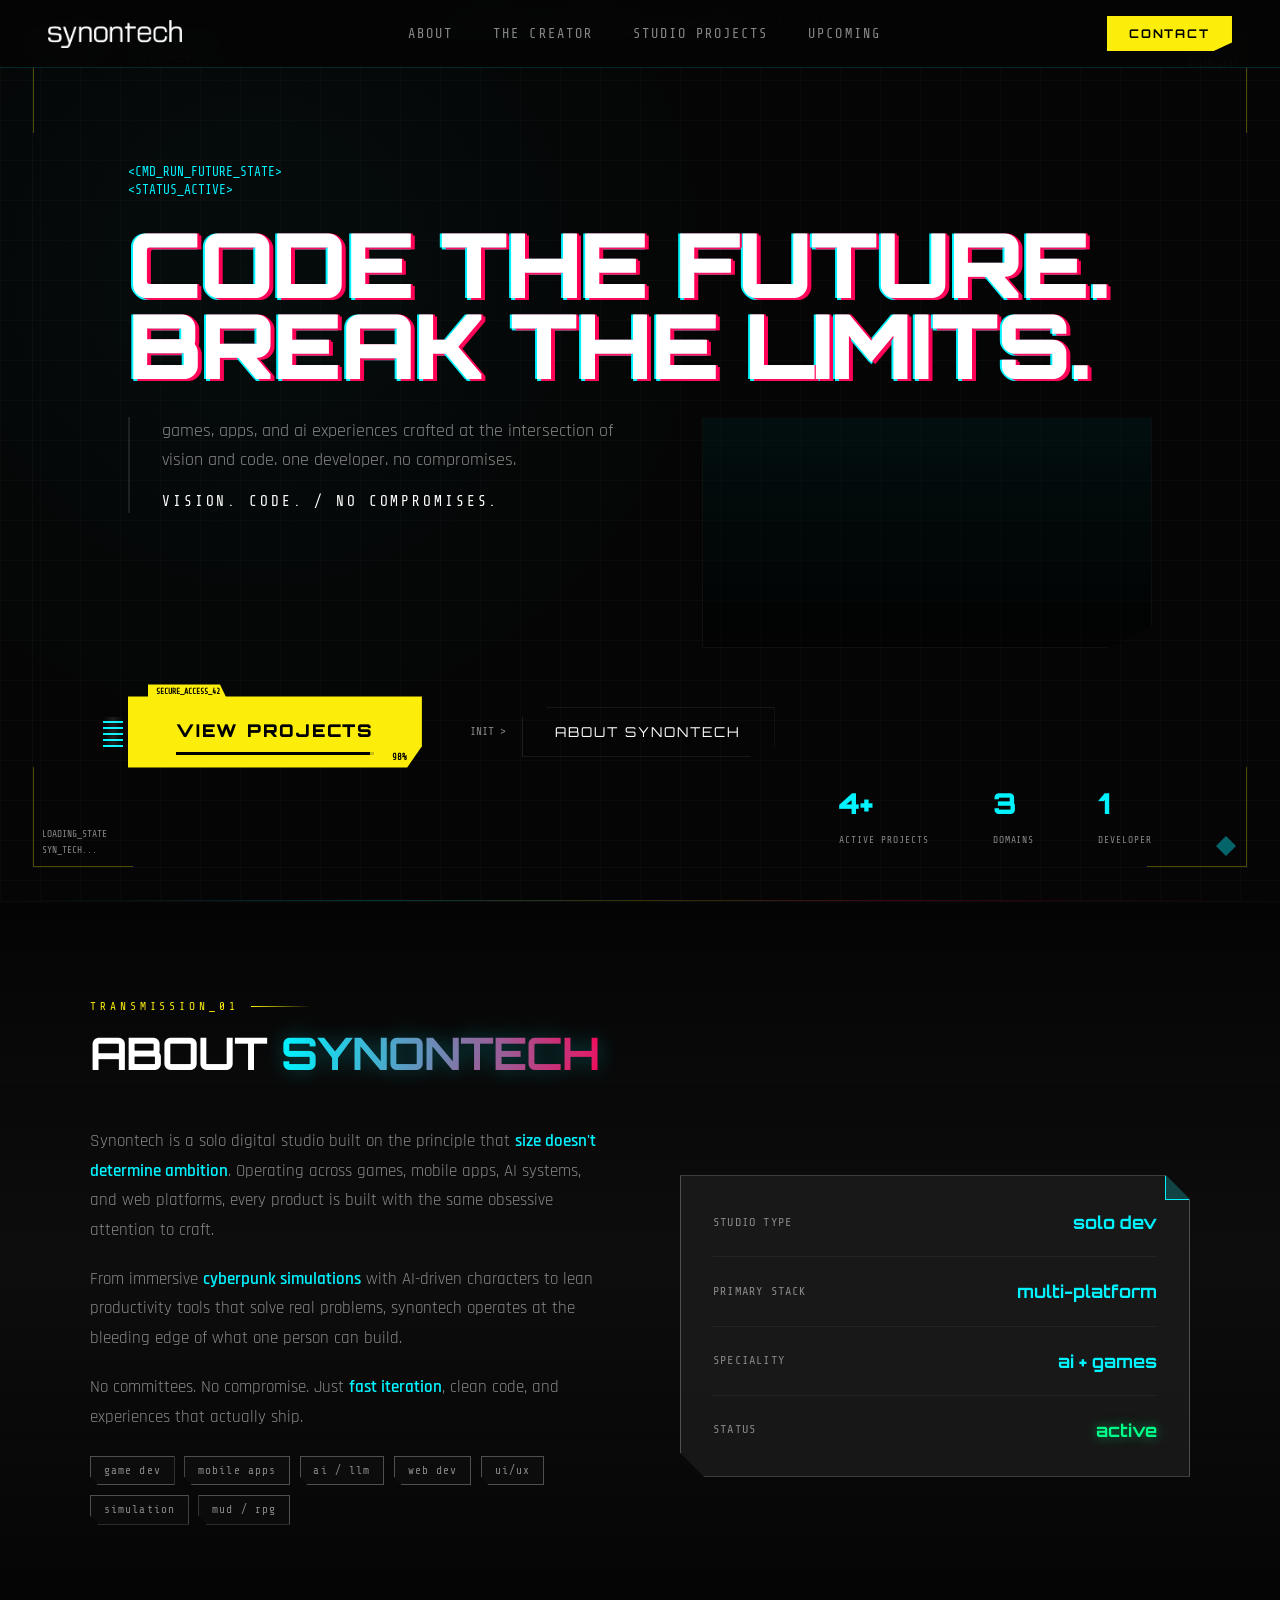
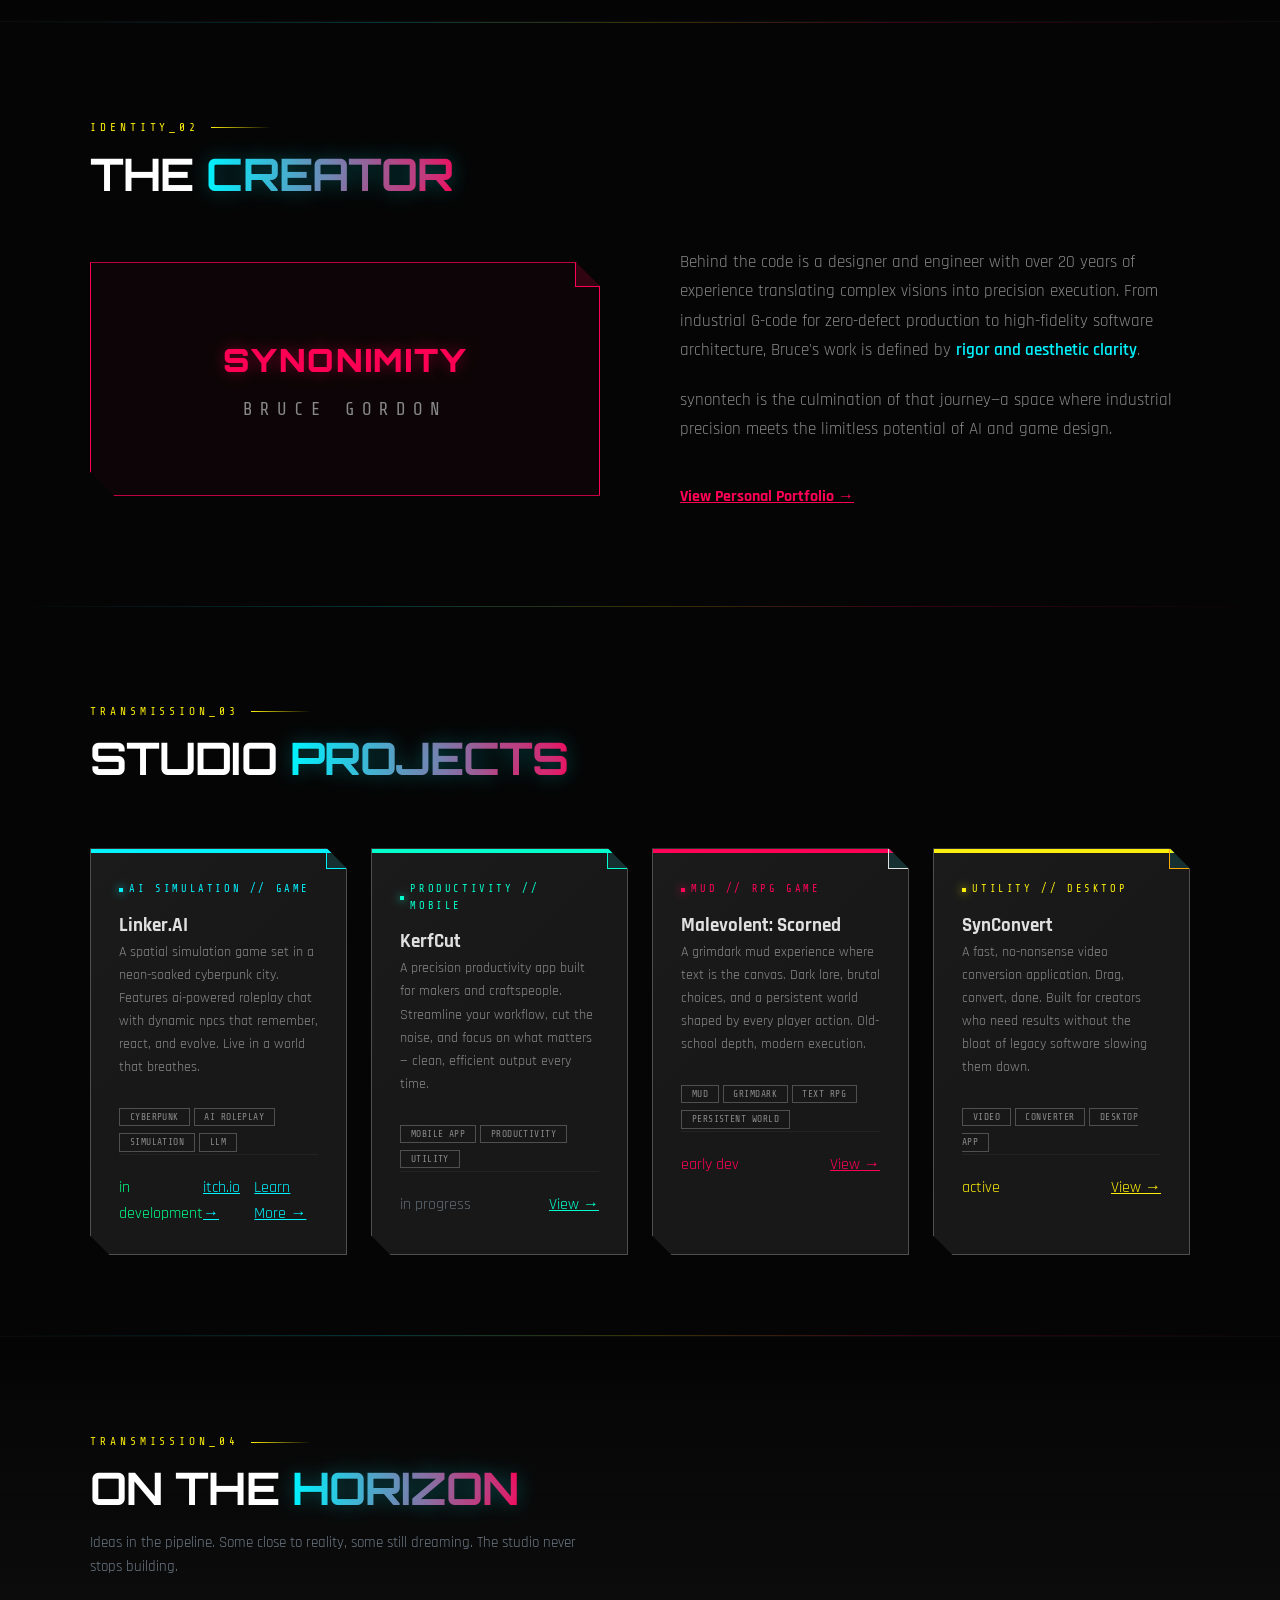
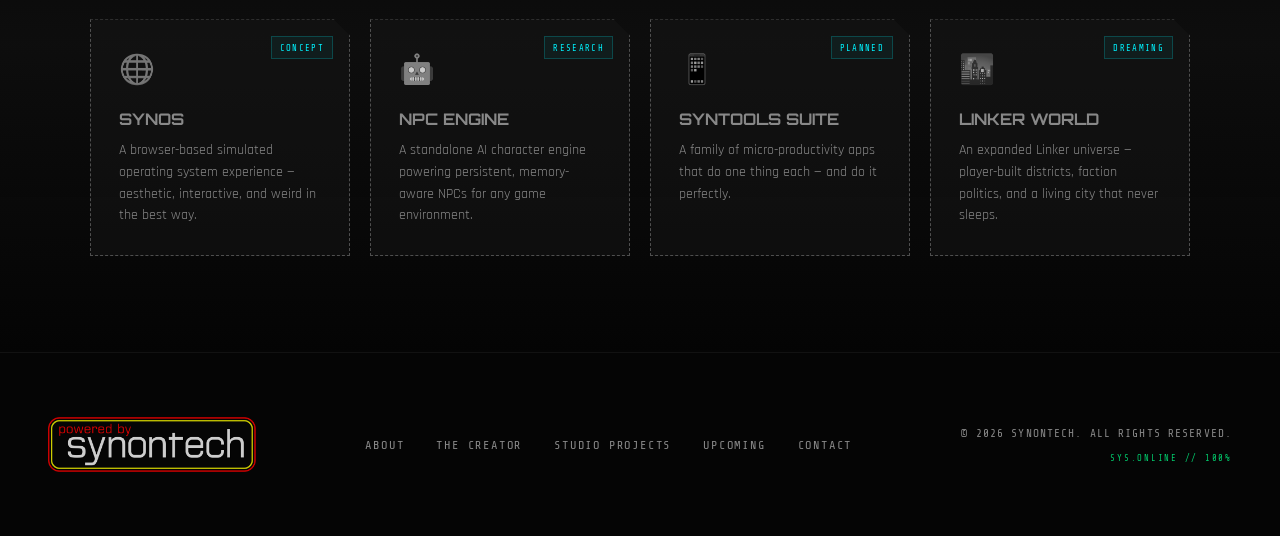
==== commit 991bb4f8: "Add hero video and middle-row layout Introduce an asymmetric middle-row for the hero section and emb" ====
--- a/index.html
+++ b/index.html
@@ -95,9 +95,21 @@
         <span class="line2">BREAK THE LIMITS.</span>
       </h1>
 
-      <div class="hero-desc-block">
-        <p class="hero-sub">games, apps, and ai experiences crafted at the intersection of vision and code. one developer. no compromises.</p>
-        <p class="hero-manifesto">VISION. CODE. / NO COMPROMISES.</p>
+      <div class="hero-middle-row">
+        <div class="hero-desc-block">
+          <p class="hero-sub">games, apps, and ai experiences crafted at the intersection of vision and code. one developer. no compromises.</p>
+          <p class="hero-manifesto">VISION. CODE. / NO COMPROMISES.</p>
+        </div>
+
+        <div class="hero-video-container">
+          <div class="video-frame">
+            <video autoplay loop muted playsinline class="hero-video">
+              <source src="assets/hero_animation/hero_animation.mp4" type="video/mp4">
+            </video>
+            <div class="video-overlay"></div>
+            <div class="video-brackets"></div>
+          </div>
+        </div>
       </div>
 
       <div class="hero-buttons">
--- a/css/hero.css
+++ b/css/hero.css
@@ -137,12 +137,63 @@
   line-height: 1.4;
 }
 
+/* ── Middle Row (Asymmetric Layout) ── */
+.hero-middle-row {
+  display: flex;
+  justify-content: space-between;
+  align-items: flex-start;
+  gap: 4rem;
+  margin-bottom: 3rem;
+}
+
 .hero-desc-block {
   border-left: 2px solid rgba(255,255,255,0.1);
   padding-left: 2rem;
-  max-width: 600px;
-  margin-bottom: 3rem;
-}
+  max-width: 500px;
+  flex: 1;
+}
+
+.hero-video-container {
+  flex: 1;
+  max-width: 450px;
+  opacity: 0;
+  animation: fadeUp 0.8s 0.6s ease forwards;
+}
+
+.video-frame {
+  position: relative;
+  border: 1px solid rgba(255, 255, 255, 0.05);
+  background: rgba(0,0,0,0.4);
+  padding: 5px;
+  clip-path: polygon(0 0, 100% 0, 100% 90%, 90% 100%, 0 100%);
+}
+
+.hero-video {
+  width: 100%;
+  height: auto;
+  display: block;
+  mix-blend-mode: screen; /* Makes black backgrounds transparent for that hologram look */
+  filter: contrast(1.1) brightness(1.2) saturate(1.2);
+}
+
+.video-overlay {
+  position: absolute;
+  inset: 0;
+  background: linear-gradient(rgba(0, 243, 255, 0.05), transparent);
+  pointer-events: none;
+}
+
+.video-brackets::before, .video-brackets::after {
+  content: '';
+  position: absolute;
+  width: 20px;
+  height: 20px;
+  border: 1px solid var(--neon-cyan);
+  pointer-events: none;
+}
+
+.video-brackets::before { top: -2px; left: -2px; border-right: none; border-bottom: none; }
+.video-brackets::after { bottom: -2px; right: -2px; border-left: none; border-top: none; }
 
 .hero-sub {
   font-size: 1.1rem;
@@ -302,7 +353,9 @@
 @media (max-width: 768px) {
   #hero { padding: 8rem 1.5rem 4rem; text-align: center; }
   .hero-hud-container { inset: 1rem; }
+  .hero-middle-row { flex-direction: column; align-items: center; gap: 2rem; }
   .hero-desc-block { border-left: none; padding-left: 0; }
+  .hero-video-container { max-width: 100%; }
   .hero-buttons { flex-direction: column; gap: 2rem; }
   .hero-stats { position: relative; bottom: 0; right: 0; margin-top: 4rem; justify-content: center; }
 }
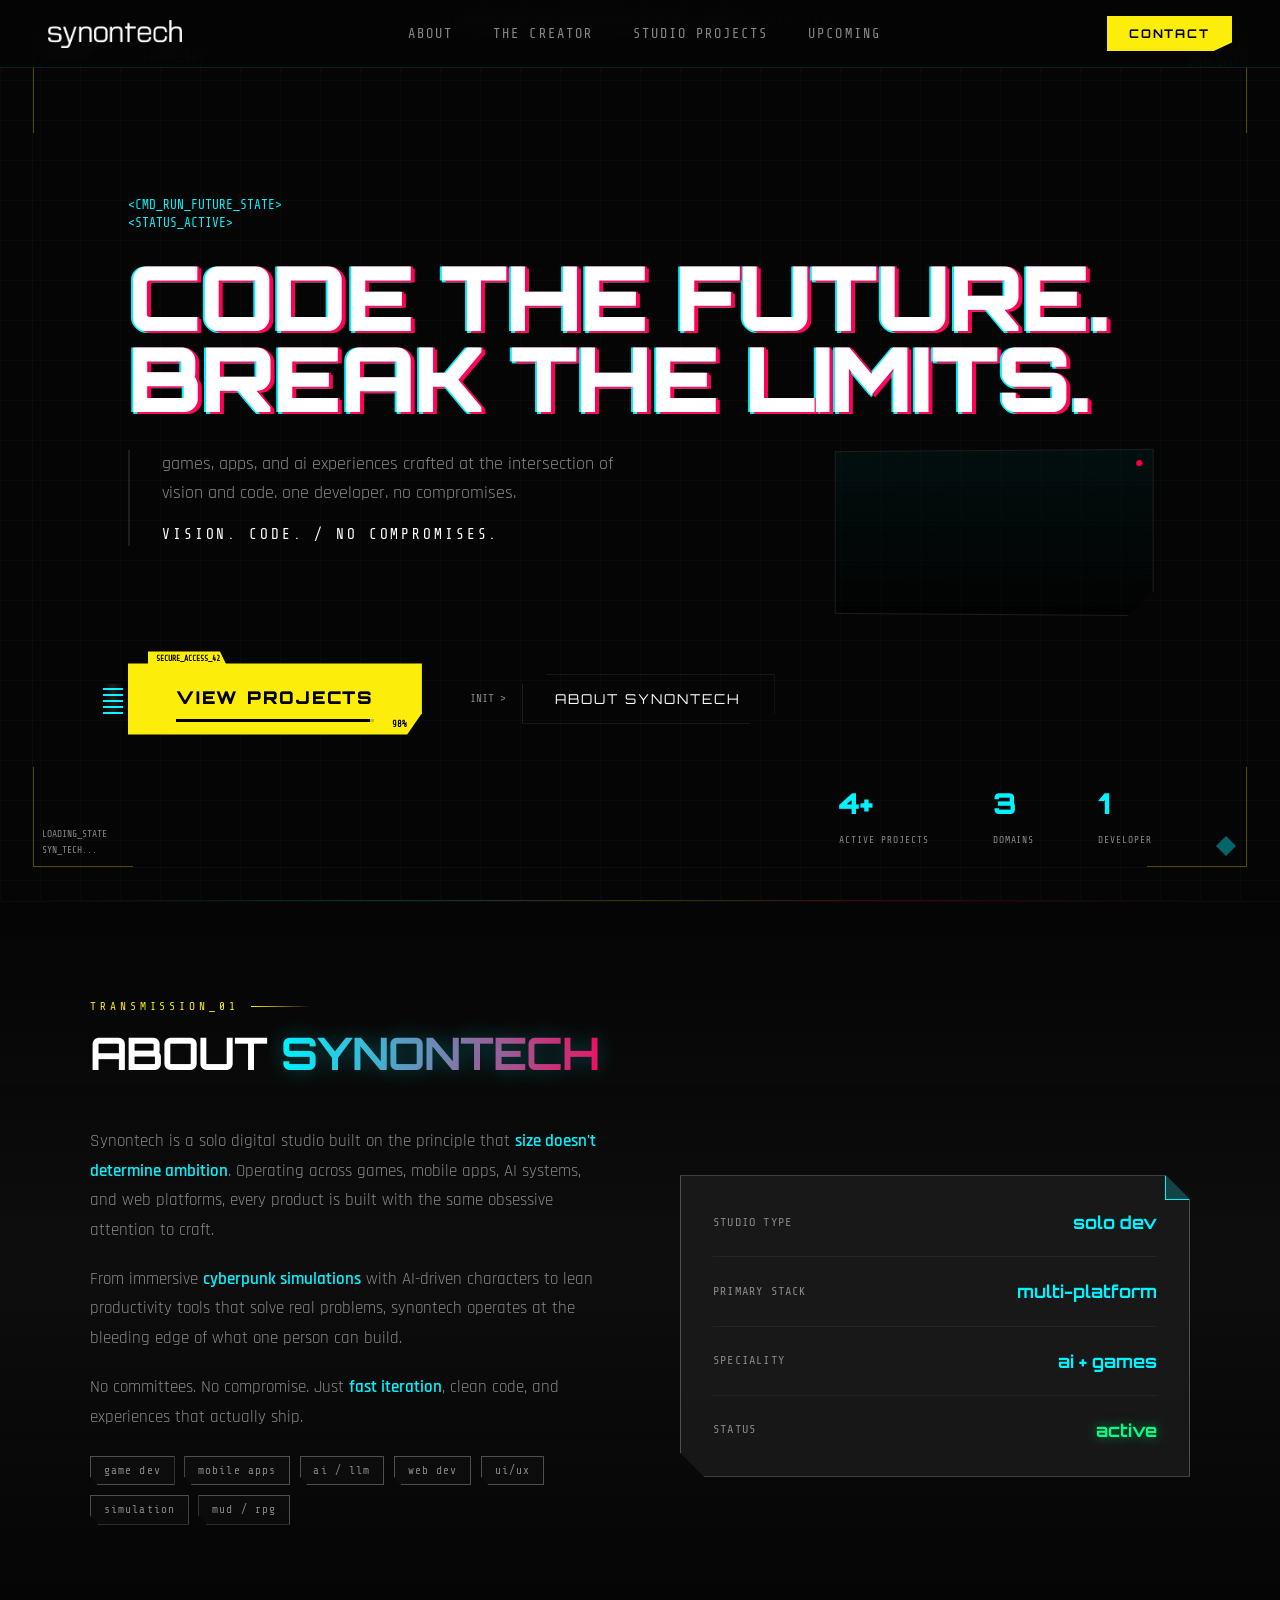
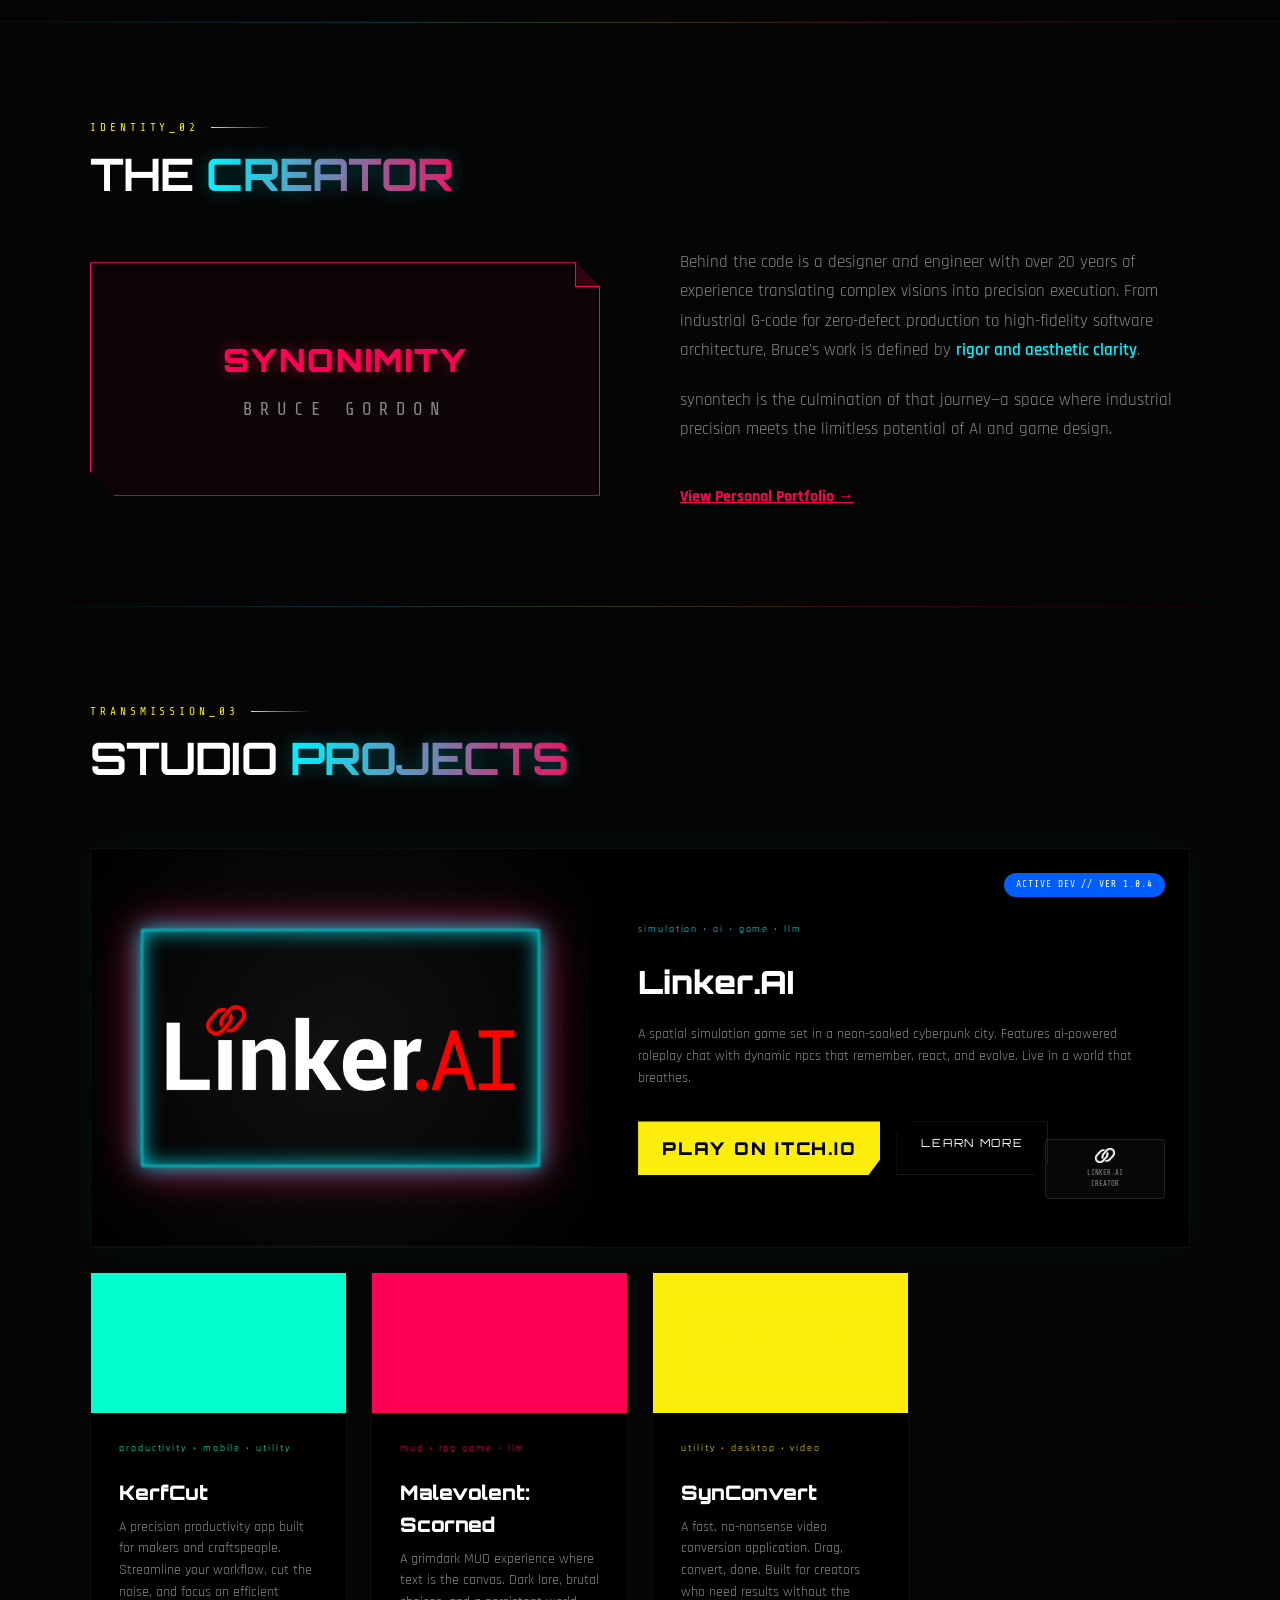
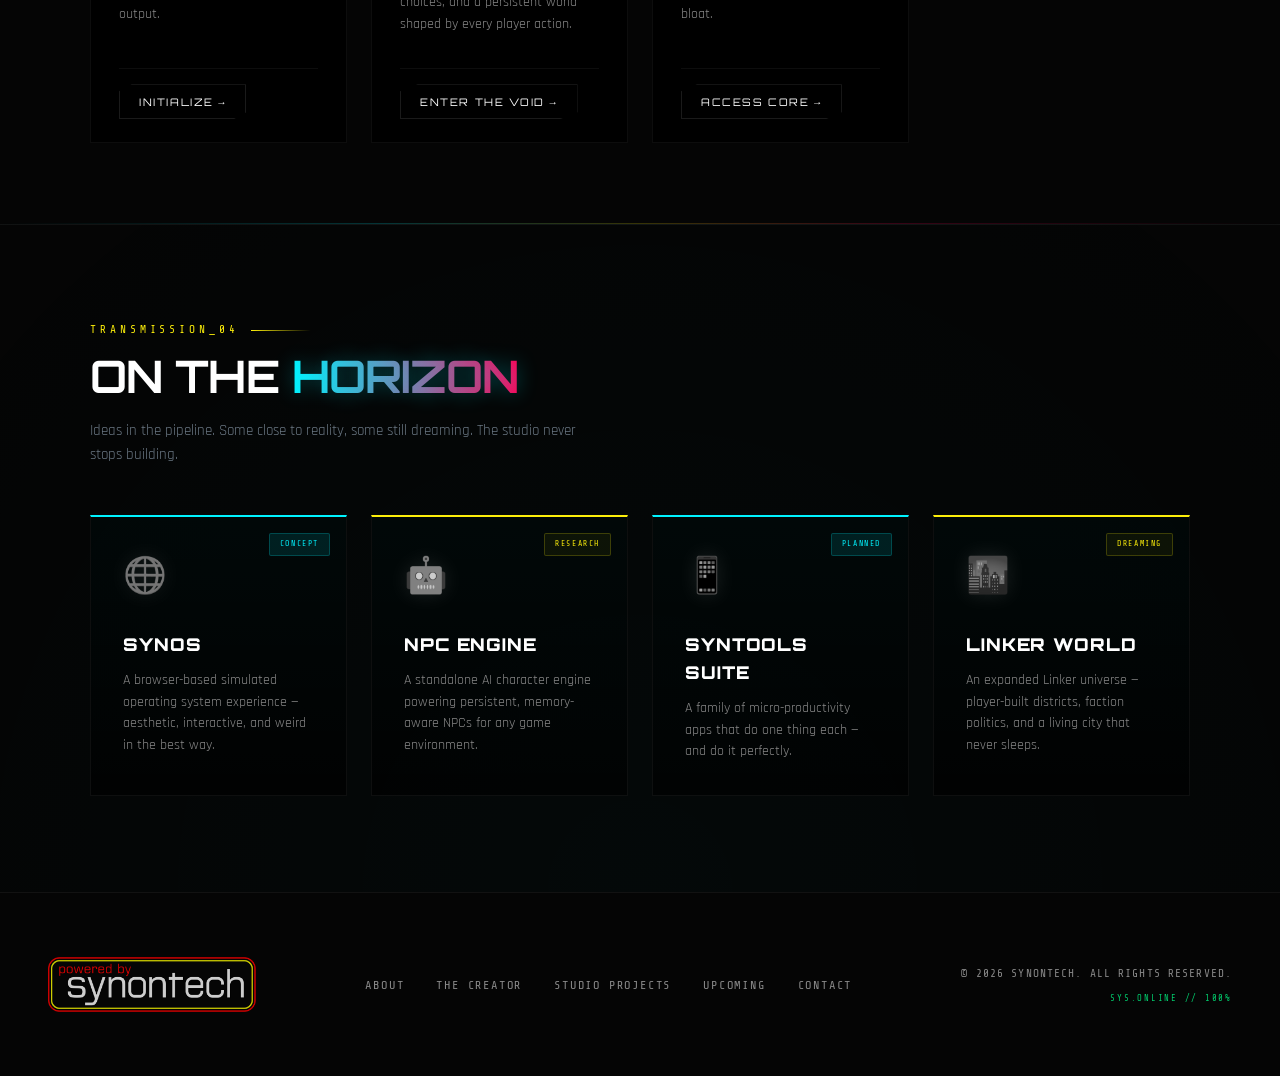
==== commit 28c85534: "Revamp UI styles and featured project card High-fidelity UI pass: update CSS for hero, future and po" ====
--- a/index.html
+++ b/index.html
@@ -27,7 +27,7 @@
   <title>synontech — digital studio</title>
 
   <!-- Favicon -->
-  <link rel="icon" type="image/png" href="assets/synontech_logo.png">
+  <link rel="icon" type="image/png" href="assets/synontech_favicon.png">
 
   <!-- Fonts -->
   <link
@@ -250,94 +250,80 @@
 
       <div class="portfolio-grid">
 
-        <!-- Linker.AI -->
-        <article class="project-card card--cyan reveal reveal-delay-1">
-          <div class="card-accent"></div>
-          <div class="card-banner"></div>
+        <!-- Linker.AI (Featured Series 2 Card) -->
+        <article class="project-card card--featured reveal reveal-delay-1">
+          <div class="status-pill">ACTIVE DEV // VER 1.0.4</div>
+
+          <div class="card-banner">
+            <img src="assets/Linker_logo_dark_backgrounds.png" alt="Linker.AI" style="width: 70%; position: relative; z-index: 5;">
+          </div>
+
           <div class="card-body">
-            <p class="card-type">ai simulation // game</p>
+            <p class="card-type" style="color: var(--neon-cyan);">simulation • ai • game • llm</p>
             <h3 class="card-title">Linker.AI</h3>
             <p class="card-desc">A spatial simulation game set in a neon-soaked cyberpunk city. Features ai-powered
               roleplay chat with dynamic npcs that remember, react, and evolve. Live in a world that breathes.</p>
-            <div class="card-tags">
-              <span class="tag">cyberpunk</span>
-              <span class="tag">ai roleplay</span>
-              <span class="tag">simulation</span>
-              <span class="tag">llm</span>
-            </div>
-            <div class="card-footer">
-              <span class="card-status"><span class="status-dot"></span>in development</span>
-              <div style="display:flex; gap: 0.75rem;">
-                <a href="https://synontech.itch.io/linkerai" target="_blank" rel="noopener" class="card-link">itch.io
-                  &rarr;</a>
-                <a href="linkerai.html" class="card-link">Learn More &rarr;</a>
+
+            <div class="card-footer" style="border-top: none; padding-top: 0;">
+              <div style="display:flex; gap: 1rem;">
+                <a href="https://synontech.itch.io/linkerai" target="_blank" rel="noopener" class="btn-primary-tactical" style="padding: 0.8rem 1.5rem; font-size: 0.7rem;">
+                  <span class="btn-text">PLAY ON ITCH.IO</span>
+                </a>
+                <a href="linkerai.html" class="btn-secondary-tactical" style="padding: 0.8rem 1.5rem; font-size: 0.7rem;">LEARN MORE</a>
               </div>
+            </div>
+
+            <div class="creator-hallmark">
+              <img src="assets/Linker_chain_logo_dark_background.png" alt="" class="hallmark-icon">
+              <div class="hallmark-text">LINKER.AI<br>CREATOR</div>
             </div>
           </div>
         </article>
 
         <!-- KerfCut -->
         <article class="project-card card--teal reveal reveal-delay-2">
-          <div class="card-accent" style="border-color: #00ffcc;"></div>
-          <div class="card-banner"></div>
+          <div class="card-banner">
+             <span style="font-family: 'Share Tech Mono'; color: #00ffcc; font-size: 0.7rem; letter-spacing: 0.2em;">PROTOCOL // PRECISION</span>
+          </div>
           <div class="card-body">
-            <p class="card-type">productivity // mobile</p>
+            <p class="card-type">productivity • mobile • utility</p>
             <h3 class="card-title">KerfCut</h3>
             <p class="card-desc">A precision productivity app built for makers and craftspeople. Streamline your
-              workflow, cut the noise, and focus on what matters — clean, efficient output every time.</p>
-            <div class="card-tags">
-              <span class="tag">mobile app</span>
-              <span class="tag">productivity</span>
-              <span class="tag">utility</span>
-            </div>
+              workflow, cut the noise, and focus on efficient output.</p>
             <div class="card-footer">
-              <span class="card-status" style="color: rgba(207,232,255,0.4);">
-                <span class="status-dot" style="background: rgba(207,232,255,0.3); animation: none;"></span>in progress
-              </span>
-              <a href="kerfcut.html" class="card-link">View &rarr;</a>
+              <a href="kerfcut.html" class="btn-secondary-tactical" style="padding: 0.6rem 1.2rem; font-size: 0.65rem;">INITIALIZE &rarr;</a>
             </div>
           </div>
         </article>
 
         <!-- Malevolent: Scorned -->
         <article class="project-card card--pink reveal reveal-delay-3">
-          <div class="card-accent" style="border-color: var(--pink);"></div>
-          <div class="card-banner"></div>
+          <div class="card-banner">
+             <span style="font-family: 'Share Tech Mono'; color: var(--neon-pink); font-size: 0.7rem; letter-spacing: 0.2em;">STATE // GRIMDARK</span>
+          </div>
           <div class="card-body">
-            <p class="card-type">mud // rpg game</p>
+            <p class="card-type">mud • rpg game • llm</p>
             <h3 class="card-title">Malevolent: Scorned</h3>
-            <p class="card-desc">A grimdark mud experience where text is the canvas. Dark lore, brutal choices, and a
-              persistent world shaped by every player action. Old-school depth, modern execution.</p>
-            <div class="card-tags">
-              <span class="tag">mud</span>
-              <span class="tag">grimdark</span>
-              <span class="tag">text rpg</span>
-              <span class="tag">persistent world</span>
-            </div>
+            <p class="card-desc">A grimdark MUD experience where text is the canvas. Dark lore, brutal choices, and a
+              persistent world shaped by every player action.</p>
             <div class="card-footer">
-              <span class="card-status"><span class="status-dot"></span>early dev</span>
-              <a href="synquest.html" class="card-link">View &rarr;</a>
+              <a href="synquest.html" class="btn-secondary-tactical" style="padding: 0.6rem 1.2rem; font-size: 0.65rem;">ENTER THE VOID &rarr;</a>
             </div>
           </div>
         </article>
 
         <!-- SynConvert -->
         <article class="project-card card--gold reveal reveal-delay-4">
-          <div class="card-accent" style="border-color: #ffaa00;"></div>
-          <div class="card-banner"></div>
+          <div class="card-banner">
+             <span style="font-family: 'Share Tech Mono'; color: var(--neon-yellow); font-size: 0.7rem; letter-spacing: 0.2em;">SYSTEM // UTILITY</span>
+          </div>
           <div class="card-body">
-            <p class="card-type">utility // desktop</p>
+            <p class="card-type">utility • desktop • video</p>
             <h3 class="card-title">SynConvert</h3>
             <p class="card-desc">A fast, no-nonsense video conversion application. Drag, convert, done. Built for
-              creators who need results without the bloat of legacy software slowing them down.</p>
-            <div class="card-tags">
-              <span class="tag">video</span>
-              <span class="tag">converter</span>
-              <span class="tag">desktop app</span>
-            </div>
+              creators who need results without the bloat.</p>
             <div class="card-footer">
-              <span class="card-status"><span class="status-dot"></span>active</span>
-              <a href="synconvert.html" class="card-link">View &rarr;</a>
+              <a href="synconvert.html" class="btn-secondary-tactical" style="padding: 0.6rem 1.2rem; font-size: 0.65rem;">ACCESS CORE &rarr;</a>
             </div>
           </div>
         </article>
--- a/css/hero.css
+++ b/css/hero.css
@@ -93,15 +93,24 @@
 .hero-data-stream {
   position: absolute;
   inset: 0;
-  opacity: 0.03;
+  opacity: 0.05;
   pointer-events: none;
-  background-image: radial-gradient(circle at 20% 30%, var(--neon-cyan) 0%, transparent 40%);
-}
-
-/* ── Title (Chromatic Aberration) ── */
+  background-image:
+    linear-gradient(rgba(0, 243, 255, 0.1) 1px, transparent 1px),
+    linear-gradient(90deg, rgba(0, 243, 255, 0.1) 1px, transparent 1px);
+  background-size: 100% 4px;
+  animation: dataStream 30s linear infinite;
+}
+
+@keyframes dataStream {
+  from { background-position: 0 0; }
+  to { background-position: 0 1000px; }
+}
+
+/* ── Title (Chromatic Aberration & Pulse) ── */
 .hero-title {
   font-family: 'Orbitron', monospace;
-  font-size: clamp(2.5rem, 7vw, 6rem);
+  font-size: clamp(2.2rem, 7vw, 6rem);
   font-weight: 900;
   line-height: 0.9;
   letter-spacing: -0.02em;
@@ -111,6 +120,12 @@
   text-shadow:
     2px 0 var(--neon-pink),
     -2px 0 var(--neon-cyan);
+  animation: chromaticPulse 5s infinite;
+}
+
+@keyframes chromaticPulse {
+  0%, 100% { text-shadow: 2px 0 var(--neon-pink), -2px 0 var(--neon-cyan); }
+  50% { text-shadow: 4px 0 var(--neon-pink), -4px 0 var(--neon-cyan), 0 0 10px rgba(255,255,255,0.2); }
 }
 
 .hero-title .line1, .hero-title .line2 {
@@ -154,18 +169,49 @@
 }
 
 .hero-video-container {
-  flex: 1;
-  max-width: 450px;
+  flex: 0 0 320px; /* Reduced size for 'Mini-Feed' look */
   opacity: 0;
   animation: fadeUp 0.8s 0.6s ease forwards;
+  position: relative;
 }
 
 .video-frame {
   position: relative;
-  border: 1px solid rgba(255, 255, 255, 0.05);
-  background: rgba(0,0,0,0.4);
-  padding: 5px;
-  clip-path: polygon(0 0, 100% 0, 100% 90%, 90% 100%, 0 100%);
+  border: 1px solid rgba(255, 255, 255, 0.1);
+  background: rgba(0,0,0,0.6);
+  padding: 4px;
+  clip-path: polygon(0 0, 100% 0, 100% 85%, 92% 100%, 0 100%);
+  box-shadow: 0 0 20px rgba(0, 0, 0, 0.5);
+  transform: perspective(1000px) rotateY(-5deg); /* Subtle tactical tilt */
+}
+
+.video-frame::before {
+  content: 'LIVE_FEED // TRK_042';
+  position: absolute;
+  top: -18px;
+  left: 0;
+  font-family: 'Share Tech Mono', monospace;
+  font-size: 0.5rem;
+  color: var(--neon-cyan);
+  letter-spacing: 0.1em;
+}
+
+.video-frame::after {
+  content: '';
+  position: absolute;
+  top: 10px;
+  right: 10px;
+  width: 6px;
+  height: 6px;
+  background: var(--neon-red);
+  border-radius: 50%;
+  animation: blink 1s infinite;
+  z-index: 10;
+}
+
+@keyframes blink {
+  0%, 100% { opacity: 1; }
+  50% { opacity: 0; }
 }
 
 .hero-video {
--- a/css/portfolio.css
+++ b/css/portfolio.css
@@ -22,98 +22,196 @@
   gap: 1.5rem;
 }
 
-/* ── Card base ── */
+/* ── Card base (High-Fidelity Pass) ── */
 .project-card {
-  background: rgba(26, 26, 26, 0.95);
-  border: 1px solid var(--steel);
+  background: #000;
+  border: 1px solid rgba(255, 255, 255, 0.05);
   position: relative;
   overflow: hidden;
-  transition: all 0.3s cubic-bezier(0.175, 0.885, 0.32, 1.275);
-  clip-path: polygon(0 0, calc(100% - 20px) 0, 100% 20px, 100% 100%, 20px 100%, 0 calc(100% - 20px));
-}
-
-.project-card::before {
-  content: '';
-  position: absolute;
-  inset: 0;
-  background: linear-gradient(135deg, rgba(255, 255, 255, 0.03) 0%, transparent 60%);
-  pointer-events: none;
-  opacity: 0.5;
+  transition: all 0.4s cubic-bezier(0.175, 0.885, 0.32, 1.275);
+  display: flex;
+  flex-direction: column;
+  height: 100%;
 }
 
 .project-card:hover {
-  border-color: var(--neon-cyan);
-  transform: translateY(-5px);
-  box-shadow: 0 10px 30px rgba(0, 0, 0, 0.5), 0 0 15px rgba(0, 243, 255, 0.1);
-}
-
-/* ── Card anatomy ── */
-.card-accent {
-  position: absolute;
-  top: 0; right: 0;
-  width: 20px; height: 20px;
-  border-bottom: 1px solid var(--neon-cyan);
-  border-left: 1px solid var(--neon-cyan);
-  background: rgba(0, 243, 255, 0.1);
+  border-color: rgba(255, 255, 255, 0.2);
+  transform: translateY(-8px);
+  box-shadow: 0 10px 40px rgba(0, 0, 0, 0.8);
 }
 
 .card-banner {
-  height: 4px;
+  height: 140px; /* Mini-banner area */
   width: 100%;
+  position: relative;
+  background: #0a0a0a;
+  display: flex;
+  align-items: center;
+  justify-content: center;
+  border-bottom: 1px solid rgba(255, 255, 255, 0.05);
 }
 
 .card-body {
   padding: 1.75rem;
+  flex-grow: 1;
+  display: flex;
+  flex-direction: column;
+}
+
+.card-title {
+  font-family: 'Orbitron', monospace;
+  font-size: 1.25rem;
+  font-weight: 900;
+  color: #fff;
+  margin-bottom: 0.5rem;
 }
 
 .card-type {
-  font-family: 'Share Tech Mono', monospace;
-  font-size: 0.65rem;
-  letter-spacing: 0.25em;
-  text-transform: uppercase;
-  margin-bottom: 0.8rem;
-  display: flex;
-  align-items: center;
-  gap: 0.4rem;
-}
-
-.card-type::before {
-  content: '';
-  width: 4px; height: 4px;
-  display: inline-block;
-  background: #fff;
+  font-size: 0.6rem;
+  letter-spacing: 0.2em;
+  color: var(--neon-cyan);
+  margin-bottom: 1.25rem;
 }
 
 .card-desc {
-  font-size: 0.9rem;
+  font-size: 0.85rem;
   color: var(--text-dim);
   line-height: 1.6;
-  margin-bottom: 1.5rem;
-  font-weight: 400;
-}
-
-.tag {
+  margin-bottom: 2rem;
+}
+
+.card-footer {
+  margin-top: auto;
+  border-top: 1px solid rgba(255, 255, 255, 0.05);
+  padding-top: 1.25rem;
+}
+
+/* ── Colour variant glows ── */
+.card--teal:hover { box-shadow: 0 0 30px rgba(0, 255, 204, 0.1); border-color: rgba(0, 255, 204, 0.3); }
+.card--pink:hover { box-shadow: 0 0 30px rgba(255, 0, 85, 0.1); border-color: rgba(255, 0, 85, 0.3); }
+.card--gold:hover { box-shadow: 0 0 30px rgba(252, 238, 10, 0.1); border-color: rgba(252, 238, 10, 0.3); }
+
+/* Banner Frames for standard cards */
+.project-card .card-banner::after {
+  content: '';
+  position: absolute;
+  width: 85%;
+  height: 70%;
+  border: 1px solid rgba(255, 255, 255, 0.1);
+  opacity: 0.5;
+}
+
+.card--teal .card-banner::after { border-color: #00ffcc; box-shadow: inset 0 0 10px rgba(0, 255, 204, 0.2); }
+.card--pink .card-banner::after { border-color: var(--neon-pink); box-shadow: inset 0 0 10px rgba(255, 0, 85, 0.2); }
+.card--gold .card-banner::after { border-color: var(--neon-yellow); box-shadow: inset 0 0 10px rgba(252, 238, 10, 0.2); }
+
+/* ── Featured "Series 2" Card ── */
+.card--featured {
+  grid-column: 1 / -1; /* Take full width for the flagship look */
+  background: #000;
+  border: 1px solid rgba(255, 255, 255, 0.05);
+  box-shadow: 0 0 40px rgba(0, 255, 136, 0.05);
+  display: grid;
+  grid-template-columns: 1fr 1.2fr;
+  align-items: center;
+  min-height: 400px;
+}
+
+.card--featured .card-banner {
+  height: 100%;
+  position: relative;
+  background: radial-gradient(circle at center, #111, #000);
+  display: flex;
+  align-items: center;
+  justify-content: center;
+  overflow: hidden;
+}
+
+/* The Intense Plasma Glow Frame */
+.card--featured .card-banner::after {
+  content: '';
+  position: absolute;
+  width: 80%;
+  height: 60%;
+  border: 2px solid var(--neon-cyan);
+  box-shadow:
+    0 0 20px var(--neon-cyan),
+    inset 0 0 20px var(--neon-cyan),
+    0 0 40px var(--neon-pink);
+  opacity: 0.8;
+  filter: blur(1px);
+  animation: plasma 4s infinite alternate;
+}
+
+@keyframes plasma {
+  0% { transform: scale(1); filter: hue-rotate(0deg) blur(1px); }
+  100% { transform: scale(1.02); filter: hue-rotate(45deg) blur(2px); }
+}
+
+.card--featured .card-body {
+  padding: 3rem;
+  position: relative;
+}
+
+.card--featured .card-title {
+  font-size: 2rem;
+  margin-bottom: 1rem;
+}
+
+/* Metadata Pill */
+.status-pill {
+  position: absolute;
+  top: 1.5rem;
+  right: 1.5rem;
+  background: var(--neon-blue);
+  color: #fff;
   font-family: 'Share Tech Mono', monospace;
   font-size: 0.6rem;
-  letter-spacing: 0.05em;
-  padding: 0.2rem 0.6rem;
-  border-radius: 0;
-  border: 1px solid var(--steel);
+  padding: 4px 12px;
+  border-radius: 20px;
+  letter-spacing: 0.1em;
+  z-index: 10;
+}
+
+/* The Creator Hallmark Card */
+.creator-hallmark {
+  position: absolute;
+  bottom: 1.5rem;
+  right: 1.5rem;
+  width: 120px;
+  height: 60px;
+  background: rgba(255, 255, 255, 0.03);
+  border: 1px solid rgba(255, 255, 255, 0.1);
+  border-radius: 4px;
+  display: flex;
+  flex-direction: column;
+  align-items: center;
+  justify-content: center;
+  padding: 8px;
+}
+
+.hallmark-icon {
+  height: 15px;
+  margin-bottom: 5px;
+  filter: brightness(0) invert(1);
+}
+
+.hallmark-text {
+  font-family: 'Share Tech Mono', monospace;
+  font-size: 0.45rem;
   color: var(--text-dim);
-  text-transform: uppercase;
-}
-
-.card-footer {
-  display: flex;
-  justify-content: space-between;
-  align-items: center;
-  padding-top: 1.25rem;
-  border-top: 1px solid rgba(255, 255, 255, 0.05);
-}
-
-.card-link:hover { text-shadow: 0 0 8px currentColor; }
-
-/* ── Colour variants ── */
+  text-align: center;
+}
+
+/* Responsive fix for featured card */
+@media (max-width: 992px) {
+  .card--featured {
+    grid-template-columns: 1fr;
+  }
+  .card--featured .card-banner {
+    height: 300px;
+  }
+}
 
 /* Cyan (Linker.AI) */
 .card--cyan .card-banner  { background: var(--neon-cyan); }
--- a/css/future.css
+++ b/css/future.css
@@ -1,74 +1,92 @@
 /* ============================================================
-   synontech — future / on the horizon
-   Upcoming projects section and dashed placeholder cards.
+   synontech — future / on the horizon (High-Fidelity Pass)
    ============================================================ */
 
 #future {
-  border-top: 1px solid rgba(255, 255, 255, 0.03);
-  background: linear-gradient(180deg, transparent, rgba(26, 26, 26, 0.4) 50%, transparent);
+  border-top: 1px solid rgba(255, 255, 255, 0.05);
+  background: radial-gradient(circle at bottom, rgba(0, 243, 255, 0.02), transparent);
 }
 
 .future-grid {
   display: grid;
-  grid-template-columns: repeat(auto-fill, minmax(240px, 1fr)); /* Reduced from 260px for mobile safety */
-  gap: 1.25rem;
-  margin-top: 2.5rem;
+  grid-template-columns: repeat(auto-fill, minmax(240px, 1fr));
+  gap: 1.5rem;
+  margin-top: 3rem;
 }
 
 .future-card {
-  border: 1px dashed var(--steel);
-  padding: 1.75rem;
+  background: rgba(0, 0, 0, 0.6);
+  border: 1px solid rgba(255, 255, 255, 0.05);
+  border-top: 2px solid var(--neon-cyan);
+  padding: 2rem;
   position: relative;
-  background: rgba(26, 26, 26, 0.4);
-  transition: all 0.3s;
-  clip-path: polygon(0 0, calc(100% - 16px) 0, 100% 16px, 100% 100%, 0 100%);
+  transition: all 0.4s cubic-bezier(0.165, 0.84, 0.44, 1);
+  overflow: hidden;
+}
+
+.future-card::before {
+  content: '';
+  position: absolute;
+  inset: 0;
+  background: linear-gradient(180deg, rgba(0, 243, 255, 0.05), transparent);
+  opacity: 0.5;
 }
 
 .future-card:hover {
+  transform: translateY(-8px);
   border-color: var(--neon-cyan);
-  background: rgba(26, 26, 26, 0.6);
-  box-shadow: 0 4px 30px rgba(0, 0, 0, 0.5);
+  box-shadow: 0 10px 30px rgba(0, 0, 0, 0.5), 0 0 15px rgba(0, 243, 255, 0.1);
+  background: rgba(0, 0, 0, 0.8);
 }
 
 .future-icon {
-  font-size: 1.8rem;
-  margin-bottom: 0.75rem;
-  filter: grayscale(1) brightness(0.8);
-  transition: filter 0.3s;
+  font-size: 2.2rem;
+  margin-bottom: 1.5rem;
+  filter: grayscale(1) brightness(0.8) drop-shadow(0 0 10px rgba(255,255,255,0.1));
+  transition: all 0.4s;
+  position: relative;
+  z-index: 5;
 }
 
 .future-card:hover .future-icon {
-  filter: grayscale(0) brightness(1);
+  filter: grayscale(0) brightness(1.2) drop-shadow(0 0 15px var(--neon-cyan));
+  transform: scale(1.1);
 }
 
 .future-name {
   font-family: 'Orbitron', monospace;
-  font-size: 1rem;
-  font-weight: 700;
-  color: var(--text-dim);
-  margin-bottom: 0.5rem;
+  font-size: 1.1rem;
+  font-weight: 900;
+  color: #fff;
+  margin-bottom: 0.75rem;
   text-transform: uppercase;
-}
-
-.future-card:hover .future-name {
-  color: #fff;
+  letter-spacing: 0.05em;
+  position: relative;
+  z-index: 5;
 }
 
 .future-desc {
   font-size: 0.85rem;
   color: var(--text-dim);
   line-height: 1.6;
+  position: relative;
+  z-index: 5;
 }
 
 .future-badge {
   position: absolute;
   top: 1rem; right: 1rem;
   font-family: 'Share Tech Mono', monospace;
-  font-size: 0.55rem;
-  letter-spacing: 0.15em;
+  font-size: 0.5rem;
+  letter-spacing: 0.2em;
   text-transform: uppercase;
   color: var(--neon-cyan);
+  background: rgba(0, 243, 255, 0.1);
   border: 1px solid rgba(0, 243, 255, 0.2);
-  padding: 0.2rem 0.5rem;
-  background: rgba(0, 243, 255, 0.05);
+  padding: 4px 10px;
+  border-radius: 2px;
+  z-index: 10;
 }
+
+.future-card:nth-child(2n) .future-badge { color: var(--neon-yellow); border-color: rgba(252, 238, 10, 0.2); background: rgba(252, 238, 10, 0.05); }
+.future-card:nth-child(2n) { border-top-color: var(--neon-yellow); }
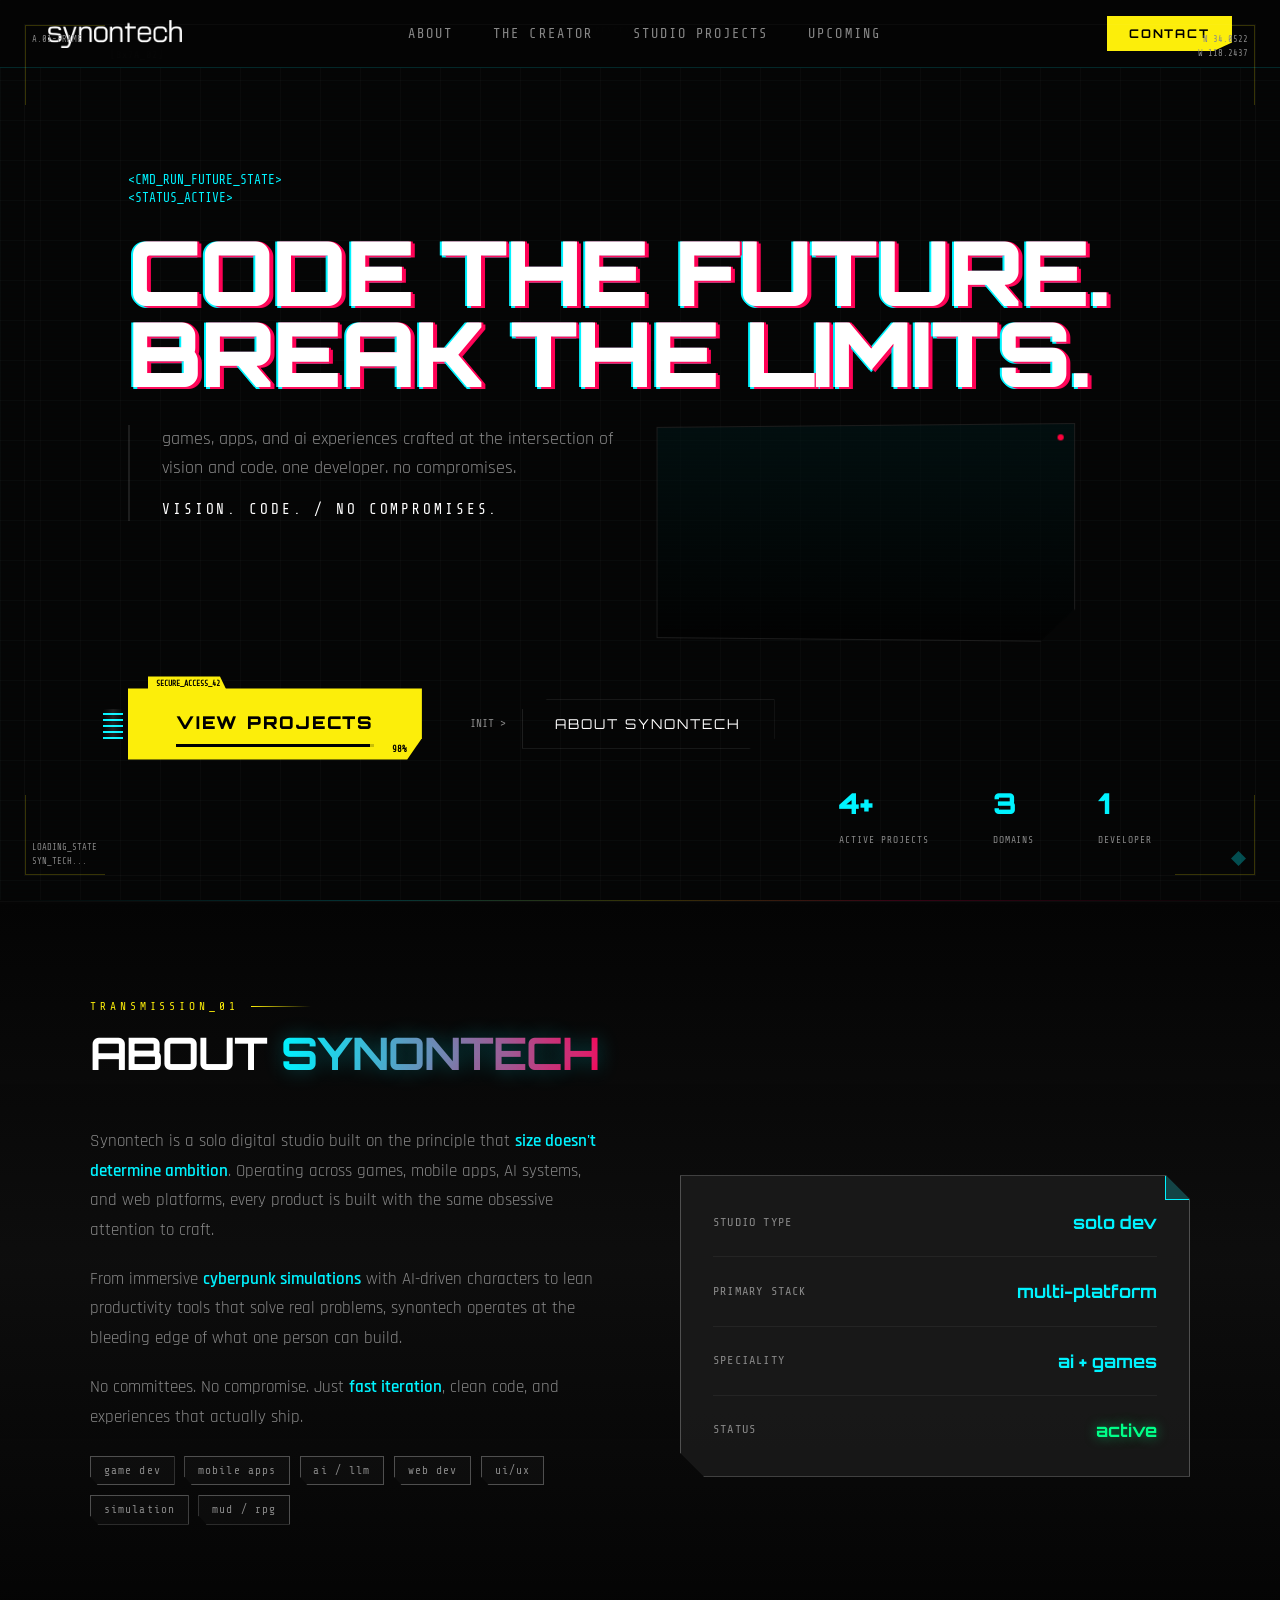
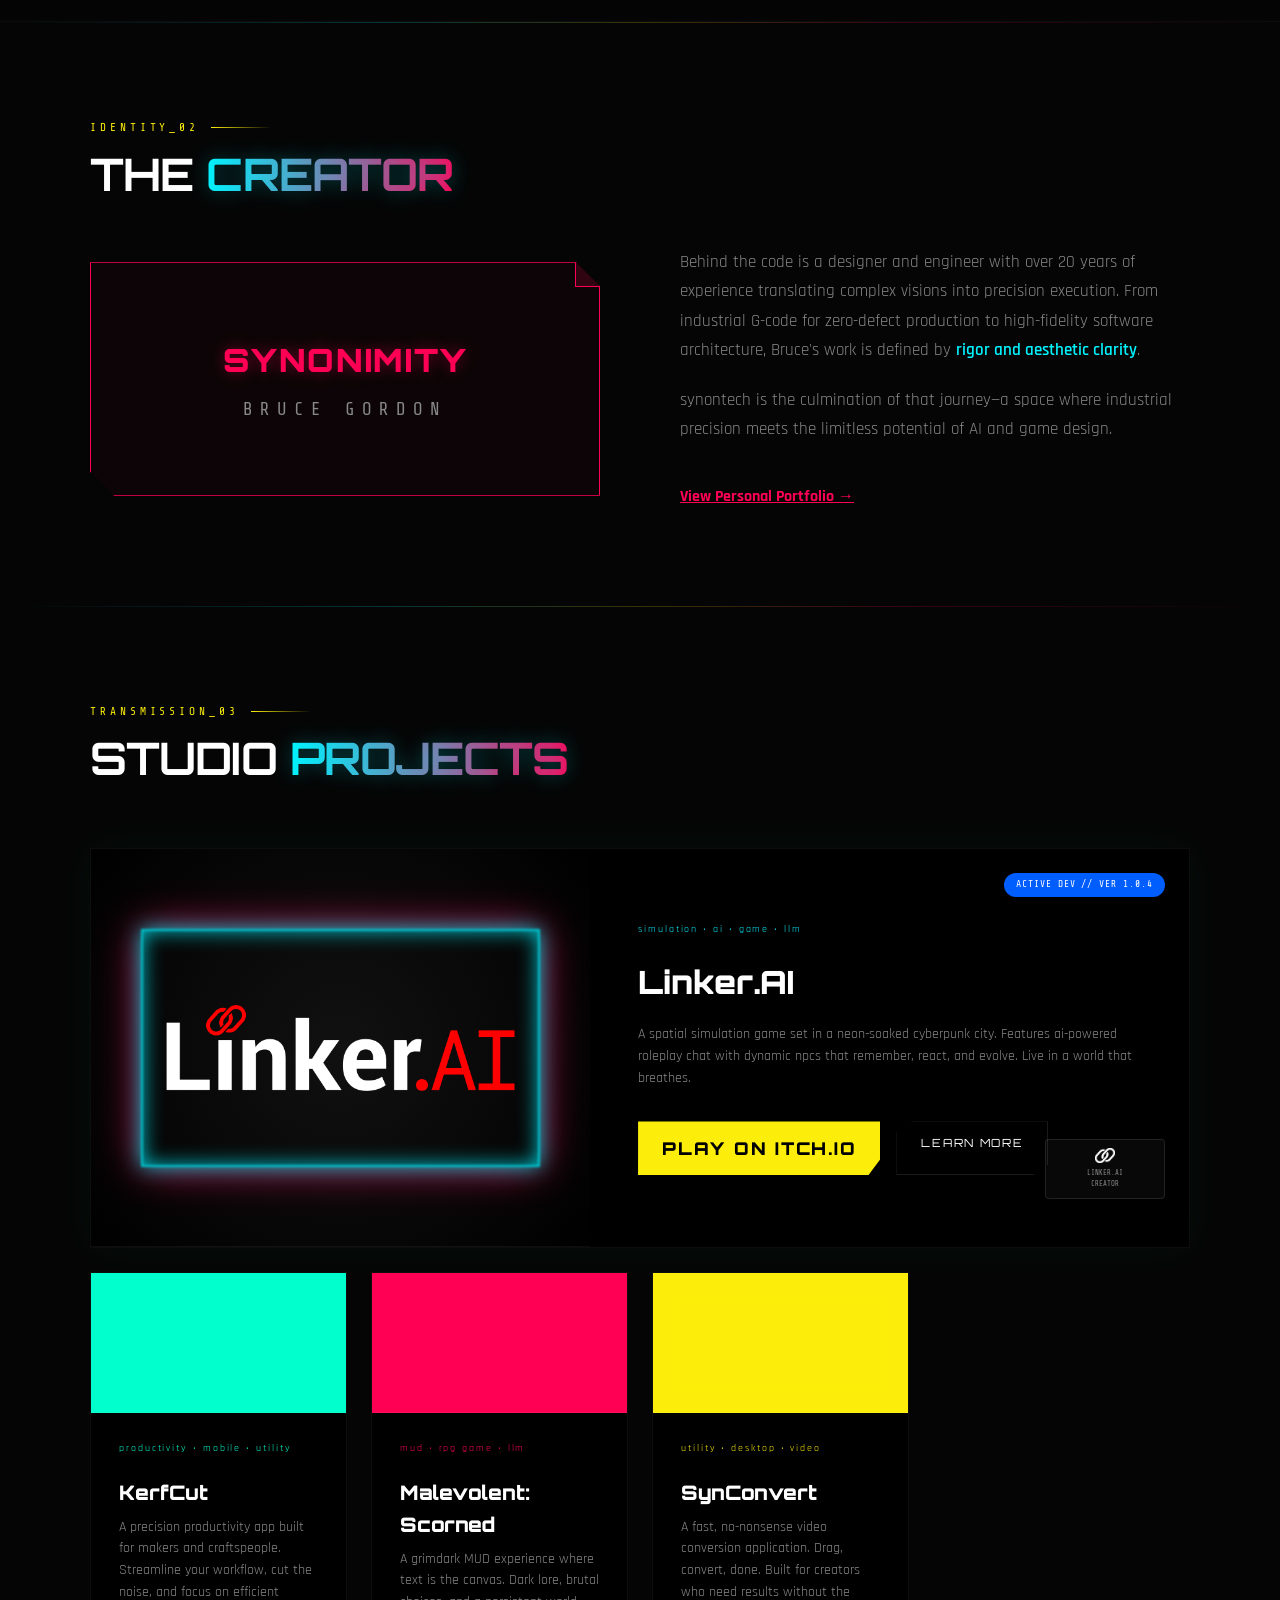
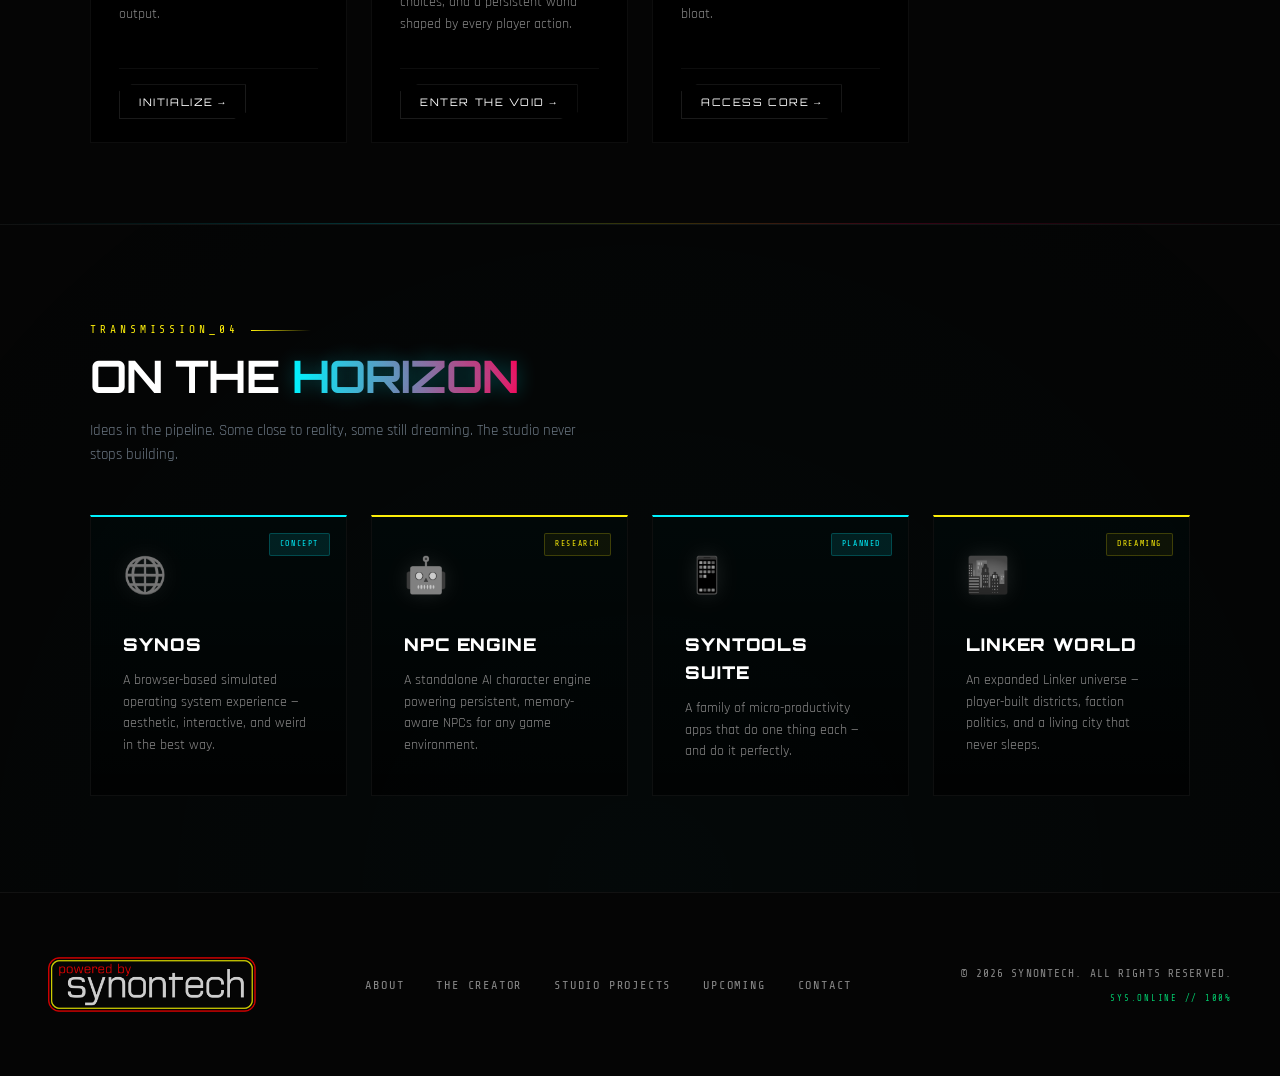
==== commit 8dc8e3cf: "Add .idea deviceStreaming; update pages/CSS Adds a new IDE cache file (.idea/caches/deviceStreaming." ====
--- a/index.html
+++ b/index.html
@@ -48,6 +48,14 @@
 
 <body>
 
+  <!-- Global HUD Overlay -->
+  <div class="global-hud-container">
+    <div class="hud-frame top-left"><span>A.01-FRAME</span></div>
+    <div class="hud-frame top-right"><span>N 34.0522<br>W 118.2437</span></div>
+    <div class="hud-frame bottom-left"><span>LOADING_STATE<br>SYN_TECH...</span></div>
+    <div class="hud-frame bottom-right"></div>
+  </div>
+
   <!-- ══════════════════════════════════════════════
      NAV
 ═══════════════════════════════════════════════ -->
@@ -73,19 +81,13 @@
      HERO (TACTICAL HUD VERSION)
 ═══════════════════════════════════════════════ -->
   <section id="hero">
-    <!-- HUD Layer -->
-    <div class="hero-hud-container">
-      <div class="hud-frame top-left"><span>A.01-FRAME</span></div>
-      <div class="hud-frame top-right"><span>N 34.0522<br>W 118.2437</span></div>
-      <div class="hud-frame bottom-left"><span>LOADING_STATE<br>SYN_TECH...</span></div>
-      <div class="hud-frame bottom-right"></div>
-
+    <div class="hero-grid-bg"></div>
+    <div class="hero-data-stream"></div>
+
+    <div class="hero-labels">
       <div class="hud-label top-center">[SYSTEM_ACTIVE] INDEPENDENT DIGITAL STUDIO // EST. 2024</div>
       <div class="hud-label top-left-inner">[8x7A_02]</div>
     </div>
-
-    <div class="hero-grid-bg"></div>
-    <div class="hero-data-stream"></div>
 
     <div class="hero-content">
       <p class="hero-eyebrow">&lt;CMD_RUN_FUTURE_STATE&gt;<br>&lt;STATUS_ACTIVE&gt;</p>
--- a/css/base.css
+++ b/css/base.css
@@ -127,3 +127,61 @@
   );
   margin: 0;
 }
+
+/* ── HUD Global Wrap ── */
+.global-hud-container {
+  position: fixed; /* Fixed so it stays on screen during scroll or absolute for section focus */
+  inset: 1.5rem;
+  pointer-events: none;
+  z-index: 1000;
+  border: 1px solid rgba(255, 255, 255, 0.03);
+}
+
+/* If we want it only in hero/header areas per page, we can use absolute in a relative parent */
+.section-hud {
+  position: absolute;
+  inset: 1.5rem;
+  pointer-events: none;
+  z-index: 10;
+}
+
+.hud-frame {
+  position: absolute;
+  width: 80px;
+  height: 80px;
+  border: 1px solid rgba(252, 238, 10, 0.2);
+  font-family: 'Share Tech Mono', monospace;
+  font-size: 0.55rem;
+  color: var(--text-dim);
+  padding: 6px;
+  text-transform: uppercase;
+}
+
+.hud-frame.top-left { top: 0; left: 0; border-right: none; border-bottom: none; }
+.hud-frame.top-right { top: 0; right: 0; border-left: none; border-bottom: none; text-align: right; }
+.hud-frame.bottom-left { bottom: 0; left: 0; border-right: none; border-top: none; display: flex; align-items: flex-end; }
+.hud-frame.bottom-right { bottom: 0; right: 0; border-left: none; border-top: none; }
+
+.hud-frame.bottom-right::after {
+  content: '';
+  position: absolute;
+  bottom: 8px; right: 8px;
+  width: 15px; height: 15px;
+  background: var(--neon-cyan);
+  clip-path: polygon(50% 0%, 100% 50%, 50% 100%, 0% 50%);
+  opacity: 0.3;
+}
+
+.hud-label {
+  position: absolute;
+  font-family: 'Share Tech Mono', monospace;
+  font-size: 0.6rem;
+  color: var(--text-dim);
+  letter-spacing: 0.1em;
+  opacity: 0.6;
+}
+
+@media (max-width: 768px) {
+  .hud-frame { width: 40px; height: 40px; }
+  .hud-frame span { display: none; }
+}
--- a/css/hero.css
+++ b/css/hero.css
@@ -23,51 +23,24 @@
   max-width: 1200px;
 }
 
-/* ── HUD Layer ── */
+/* ── HUD Layer (Moved to base.css for global use) ── */
 .hero-hud-container {
   position: absolute;
   inset: 2rem;
   pointer-events: none;
   z-index: 10;
-  border: 1px solid rgba(255, 255, 255, 0.03);
-}
-
-.hud-frame {
-  position: absolute;
-  width: 100px;
-  height: 100px;
-  border: 1px solid rgba(252, 238, 10, 0.3);
-  font-family: 'Share Tech Mono', monospace;
-  font-size: 0.6rem;
-  color: var(--text-dim);
-  padding: 8px;
-}
-
-.hud-frame.top-left { top: 0; left: 0; border-right: none; border-bottom: none; }
-.hud-frame.top-right { top: 0; right: 0; border-left: none; border-bottom: none; text-align: right; }
-.hud-frame.bottom-left { bottom: 0; left: 0; border-right: none; border-top: none; display: flex; align-items: flex-end; }
-.hud-frame.bottom-right { bottom: 0; right: 0; border-left: none; border-top: none; }
-
-.hud-frame.bottom-right::after {
-  content: '';
-  position: absolute;
-  bottom: 10px; right: 10px;
-  width: 20px; height: 20px;
-  background: var(--neon-cyan);
-  clip-path: polygon(50% 0%, 100% 50%, 50% 100%, 0% 50%);
-  opacity: 0.4;
-}
-
-.hud-label {
-  position: absolute;
-  font-family: 'Share Tech Mono', monospace;
-  font-size: 0.65rem;
-  color: var(--text-dim);
-  letter-spacing: 0.1em;
+}
+
+/* ── Hero Specific Labels ── */
+.hero-labels {
+  position: absolute;
+  inset: 0;
+  pointer-events: none;
+  z-index: 15;
 }
 
 .hud-label.top-center {
-  top: -1.2rem;
+  top: 1.5rem;
   left: 50%;
   transform: translateX(-50%);
   background: var(--black-void);
@@ -76,7 +49,7 @@
 }
 
 .hud-label.top-left-inner {
-  top: 1rem;
+  top: 3rem;
   left: 110px;
 }
 
@@ -155,9 +128,9 @@
 /* ── Middle Row (Asymmetric Layout) ── */
 .hero-middle-row {
   display: flex;
-  justify-content: space-between;
+  justify-content: flex-start;
   align-items: flex-start;
-  gap: 4rem;
+  gap: 1.5rem; /* Reduced gap to pull video closer to text */
   margin-bottom: 3rem;
 }
 
@@ -165,11 +138,10 @@
   border-left: 2px solid rgba(255,255,255,0.1);
   padding-left: 2rem;
   max-width: 500px;
-  flex: 1;
 }
 
 .hero-video-container {
-  flex: 0 0 320px; /* Reduced size for 'Mini-Feed' look */
+  flex: 0 0 420px; /* Increased to ~420px (15% more from original 370px target) */
   opacity: 0;
   animation: fadeUp 0.8s 0.6s ease forwards;
   position: relative;
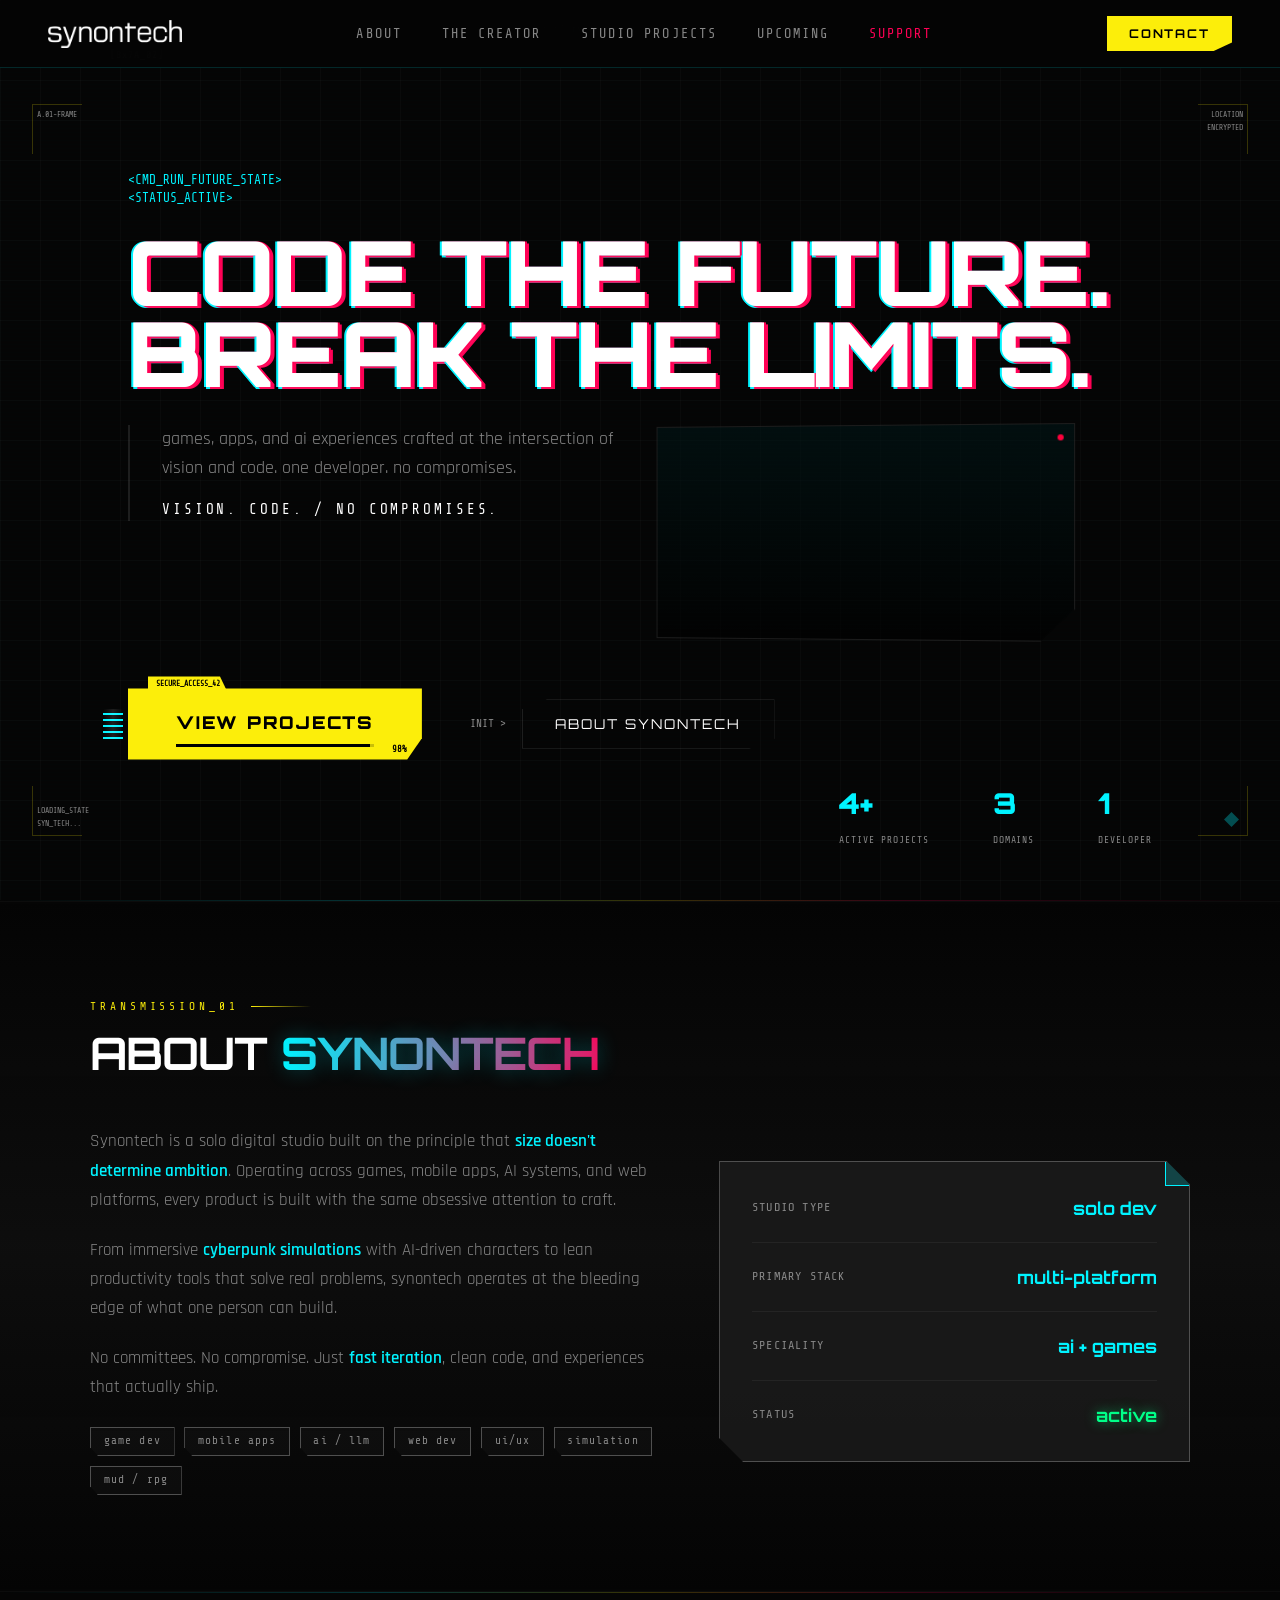
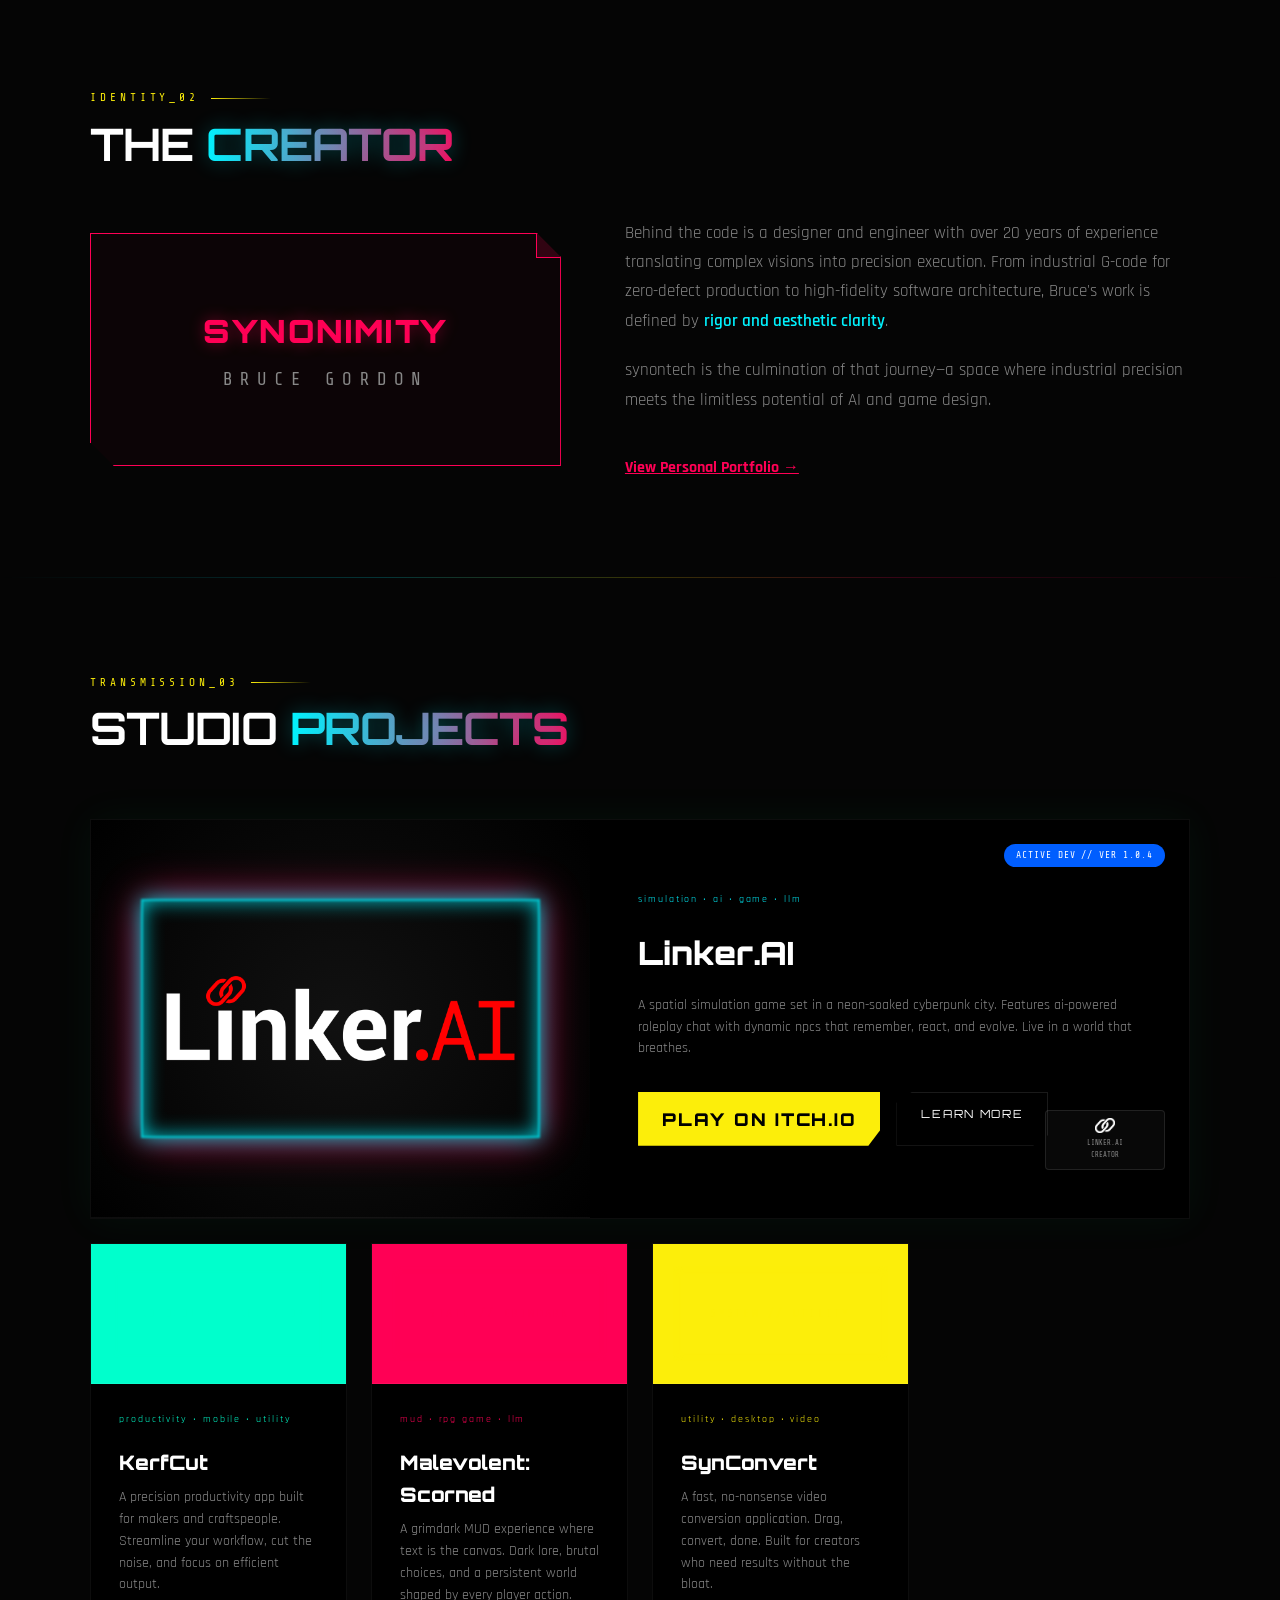
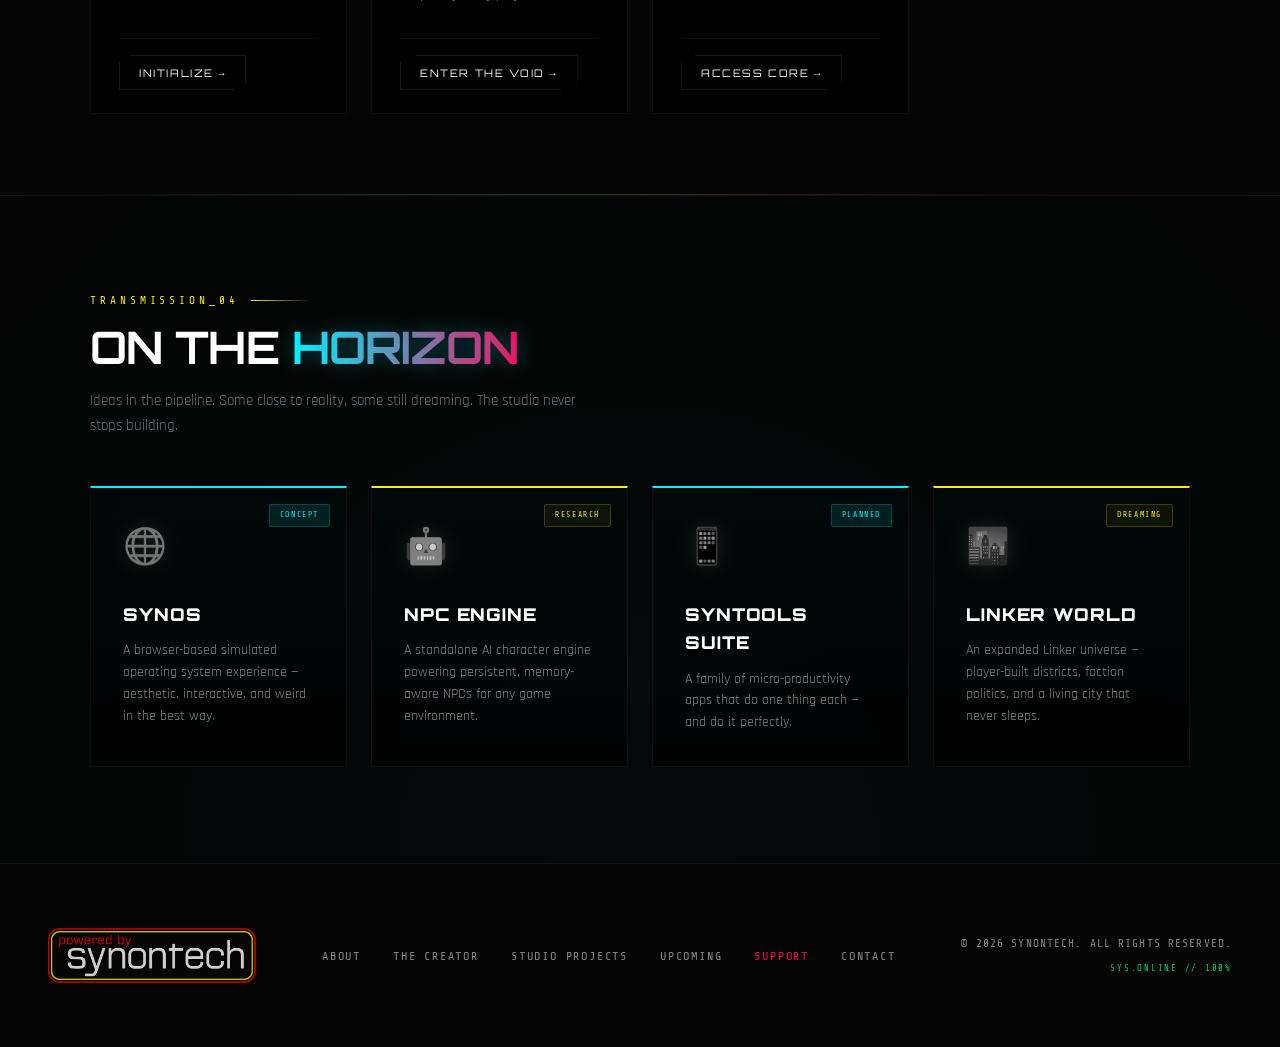
==== commit 228af7c2: "feat: add main JavaScript file and update HTML components with site navigation enhancements" ====
--- a/index.html
+++ b/index.html
@@ -51,7 +51,7 @@
   <!-- Global HUD Overlay -->
   <div class="global-hud-container">
     <div class="hud-frame top-left"><span>A.01-FRAME</span></div>
-    <div class="hud-frame top-right"><span>N 34.0522<br>W 118.2437</span></div>
+    <div class="hud-frame top-right"><span id="user-coords">N 34.0522<br>W 118.2437</span></div>
     <div class="hud-frame bottom-left"><span>LOADING_STATE<br>SYN_TECH...</span></div>
     <div class="hud-frame bottom-right"></div>
   </div>
@@ -69,6 +69,7 @@
       <li><a href="#creator">the creator</a></li>
       <li><a href="#portfolio">studio projects</a></li>
       <li><a href="#future">upcoming</a></li>
+      <li><a href="https://ko-fi.com/synonimity#" target="_blank" rel="noopener" style="color: var(--neon-pink);">support</a></li>
       <li class="mobile-only"><a href="mailto:synontech.sa@gmail.com">contact</a></li>
     </ul>
 
@@ -396,6 +397,7 @@
       <li><a href="#creator">the creator</a></li>
       <li><a href="#portfolio">studio projects</a></li>
       <li><a href="#future">upcoming</a></li>
+      <li><a href="https://ko-fi.com/synonimity#" target="_blank" rel="noopener" style="color: var(--neon-pink);">support</a></li>
       <li><a href="mailto:synontech.sa@gmail.com">contact</a></li>
     </ul>
     <div class="footer-copy">
--- a/css/base.css
+++ b/css/base.css
@@ -130,30 +130,21 @@
 
 /* ── HUD Global Wrap ── */
 .global-hud-container {
-  position: fixed; /* Fixed so it stays on screen during scroll or absolute for section focus */
-  inset: 1.5rem;
+  position: fixed;
+  inset: 6.5rem 2rem 4rem; /* Large top margin to clear nav */
   pointer-events: none;
-  z-index: 1000;
-  border: 1px solid rgba(255, 255, 255, 0.03);
-}
-
-/* If we want it only in hero/header areas per page, we can use absolute in a relative parent */
-.section-hud {
-  position: absolute;
-  inset: 1.5rem;
-  pointer-events: none;
-  z-index: 10;
+  z-index: 50; /* Below nav (z-100) */
 }
 
 .hud-frame {
   position: absolute;
-  width: 80px;
-  height: 80px;
+  width: 50px;
+  height: 50px;
   border: 1px solid rgba(252, 238, 10, 0.2);
   font-family: 'Share Tech Mono', monospace;
-  font-size: 0.55rem;
+  font-size: 0.5rem;
   color: var(--text-dim);
-  padding: 6px;
+  padding: 4px;
   text-transform: uppercase;
 }
 
--- a/css/about.css
+++ b/css/about.css
@@ -11,11 +11,49 @@
 
 /* ── Grid layout ── */
 .about-grid {
-  display: grid;
-  grid-template-columns: 1fr 1fr;
-  gap: 5rem;
+  display: flex;
+  flex-direction: row;
+  gap: 4rem;
   align-items: center;
   margin-top: 3rem;
+}
+
+/* Ensure boxes and text share space reasonably */
+.about-text {
+  flex: 1.2;
+}
+
+.about-visual {
+  flex: 1;
+  position: relative;
+  min-width: 300px;
+}
+
+/* ── Mobile Overhaul ── */
+@media (max-width: 992px) {
+  .about-grid {
+    flex-direction: column;
+    gap: 3rem;
+    text-align: center;
+  }
+
+  .about-grid.creator-grid {
+    flex-direction: column-reverse; /* Put identity box above text on mobile */
+  }
+
+  .about-text {
+    width: 100%;
+  }
+
+  .about-visual {
+    width: 100%;
+    max-width: 450px;
+    margin: 0 auto;
+  }
+
+  .about-skills {
+    justify-content: center;
+  }
 }
 
 /* ── Text column ── */
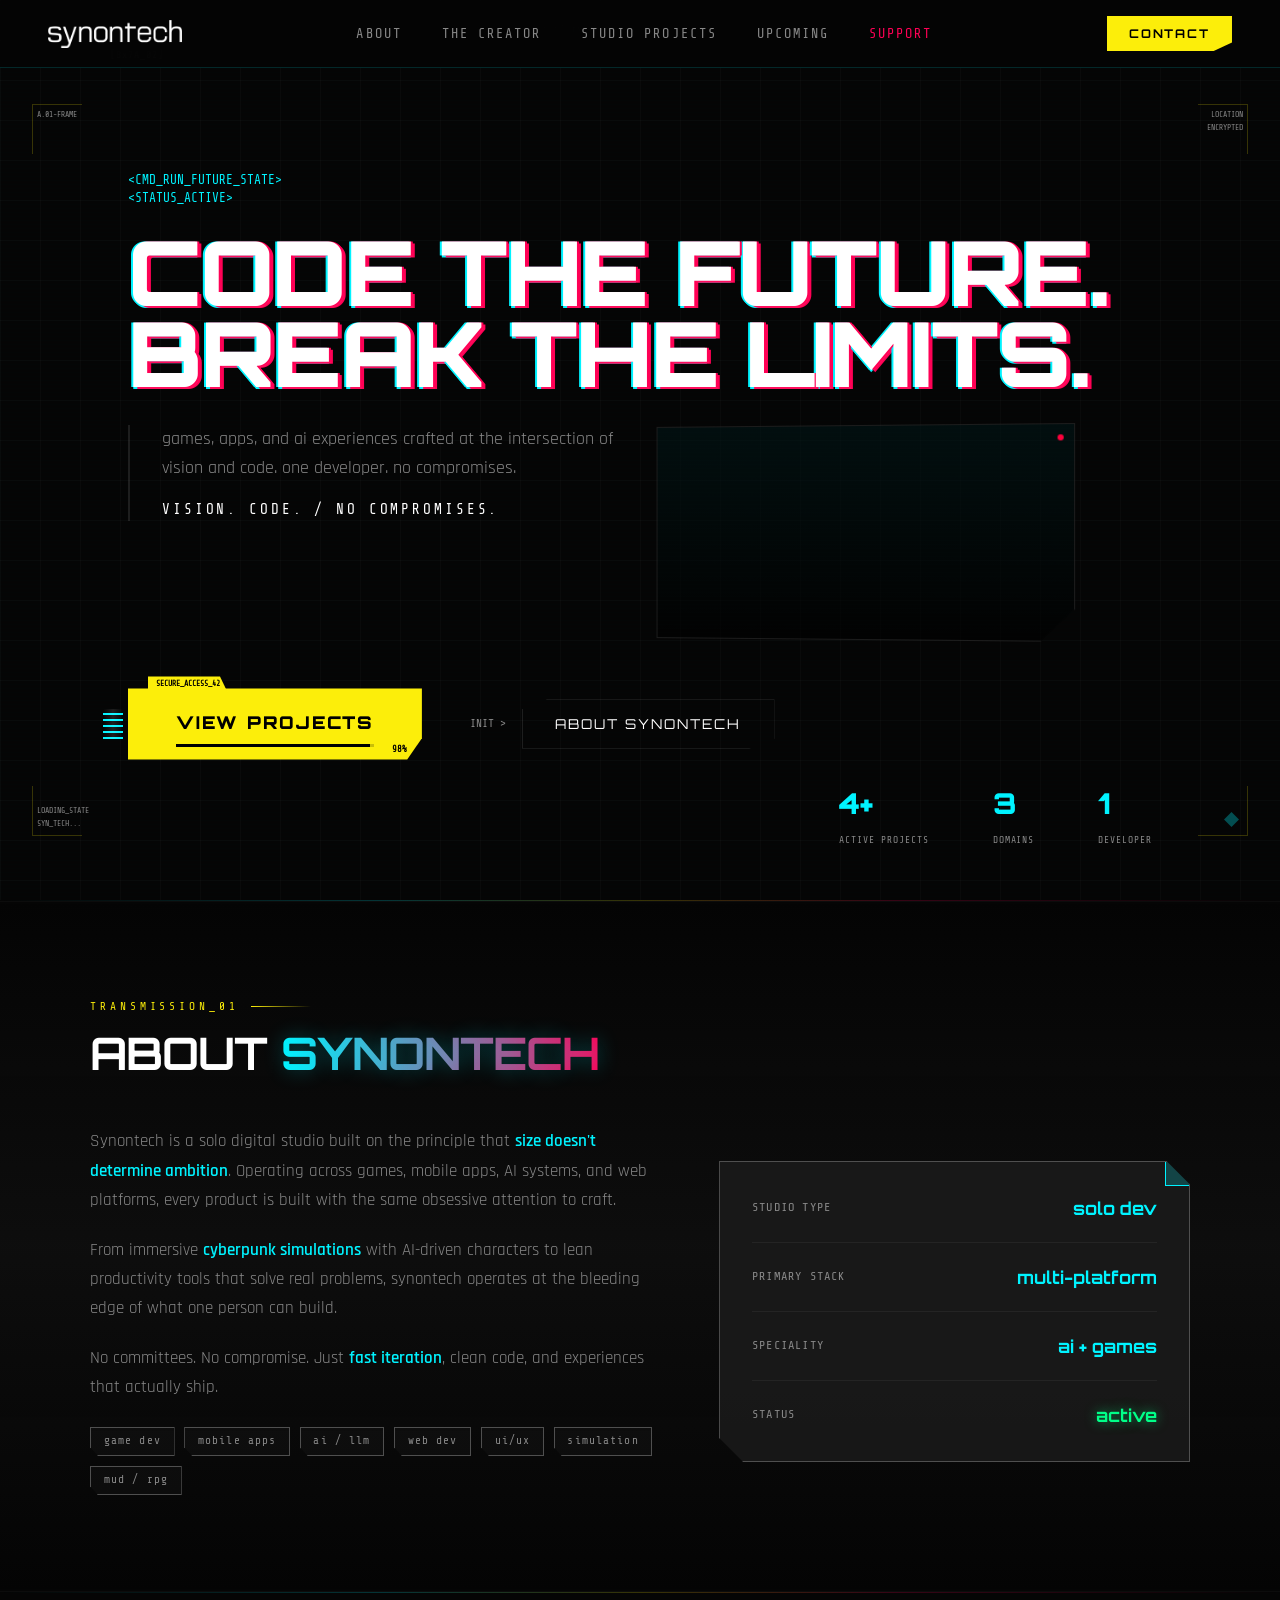
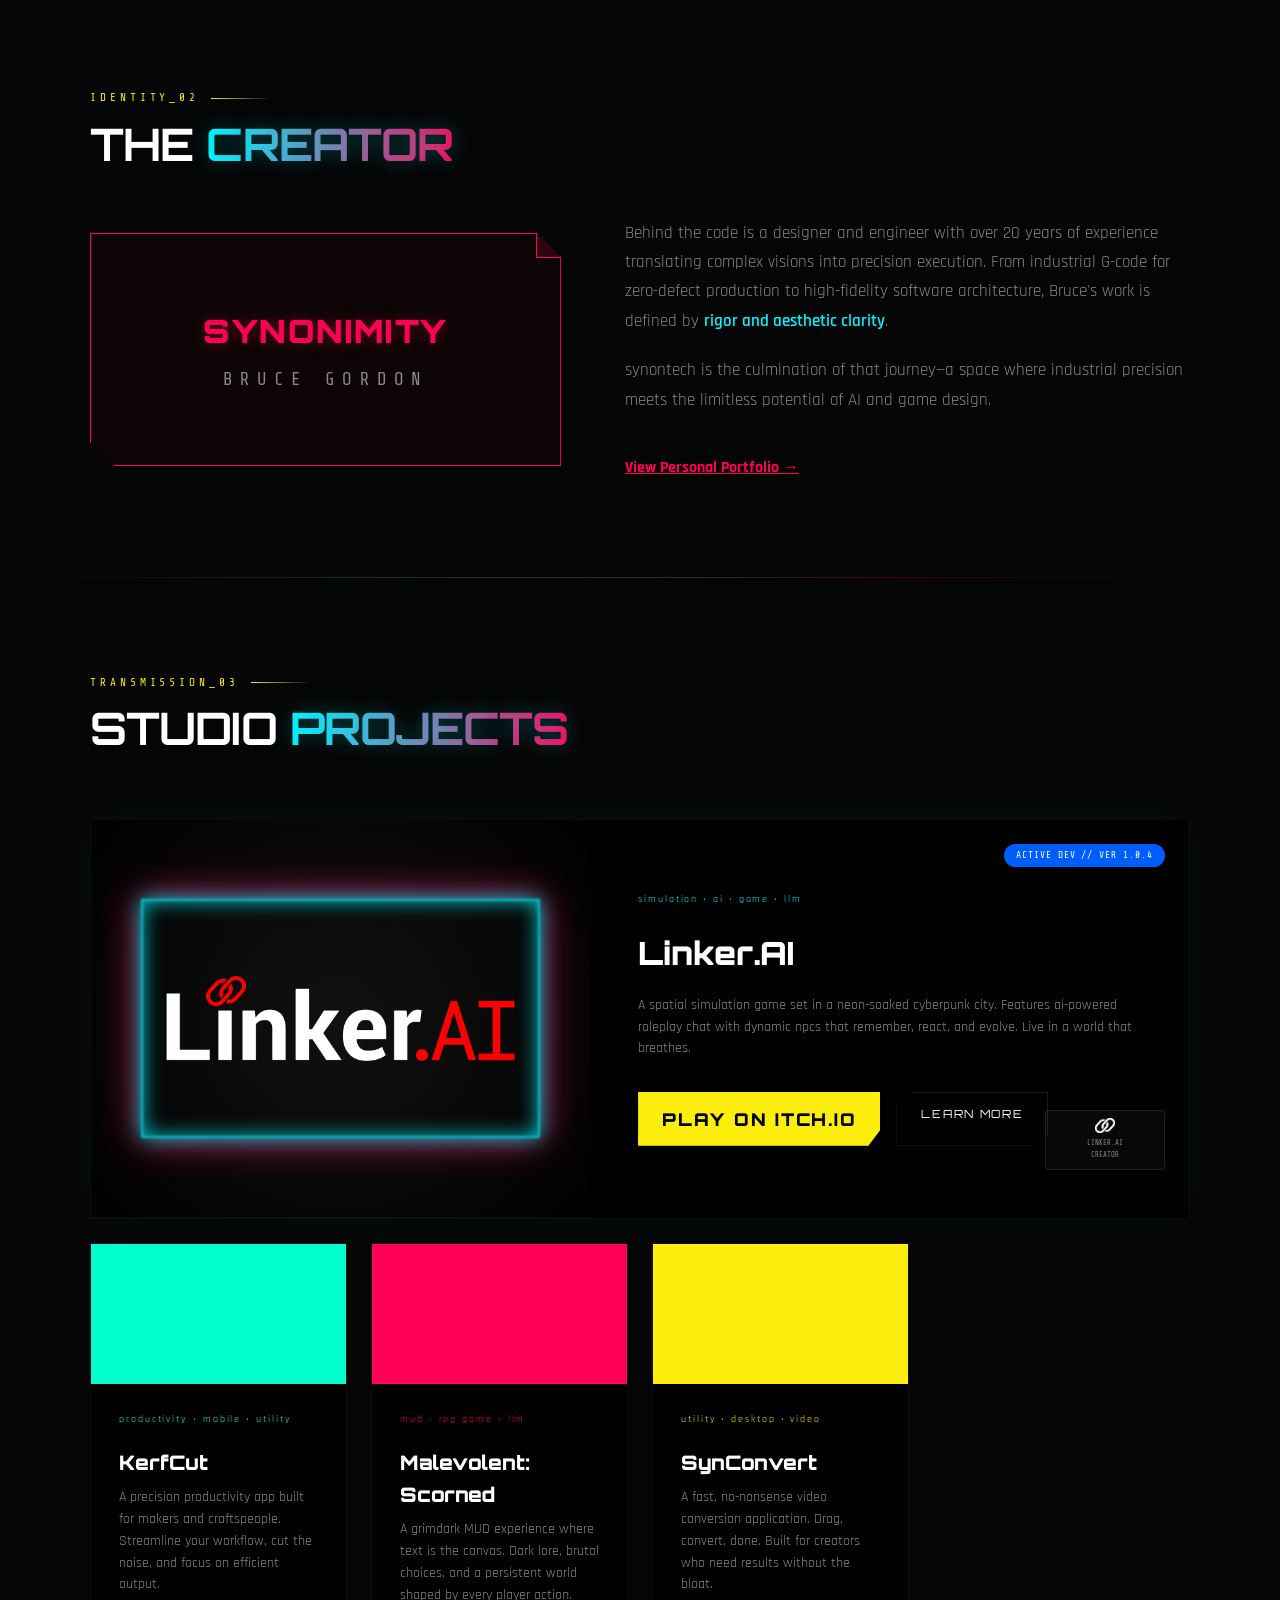
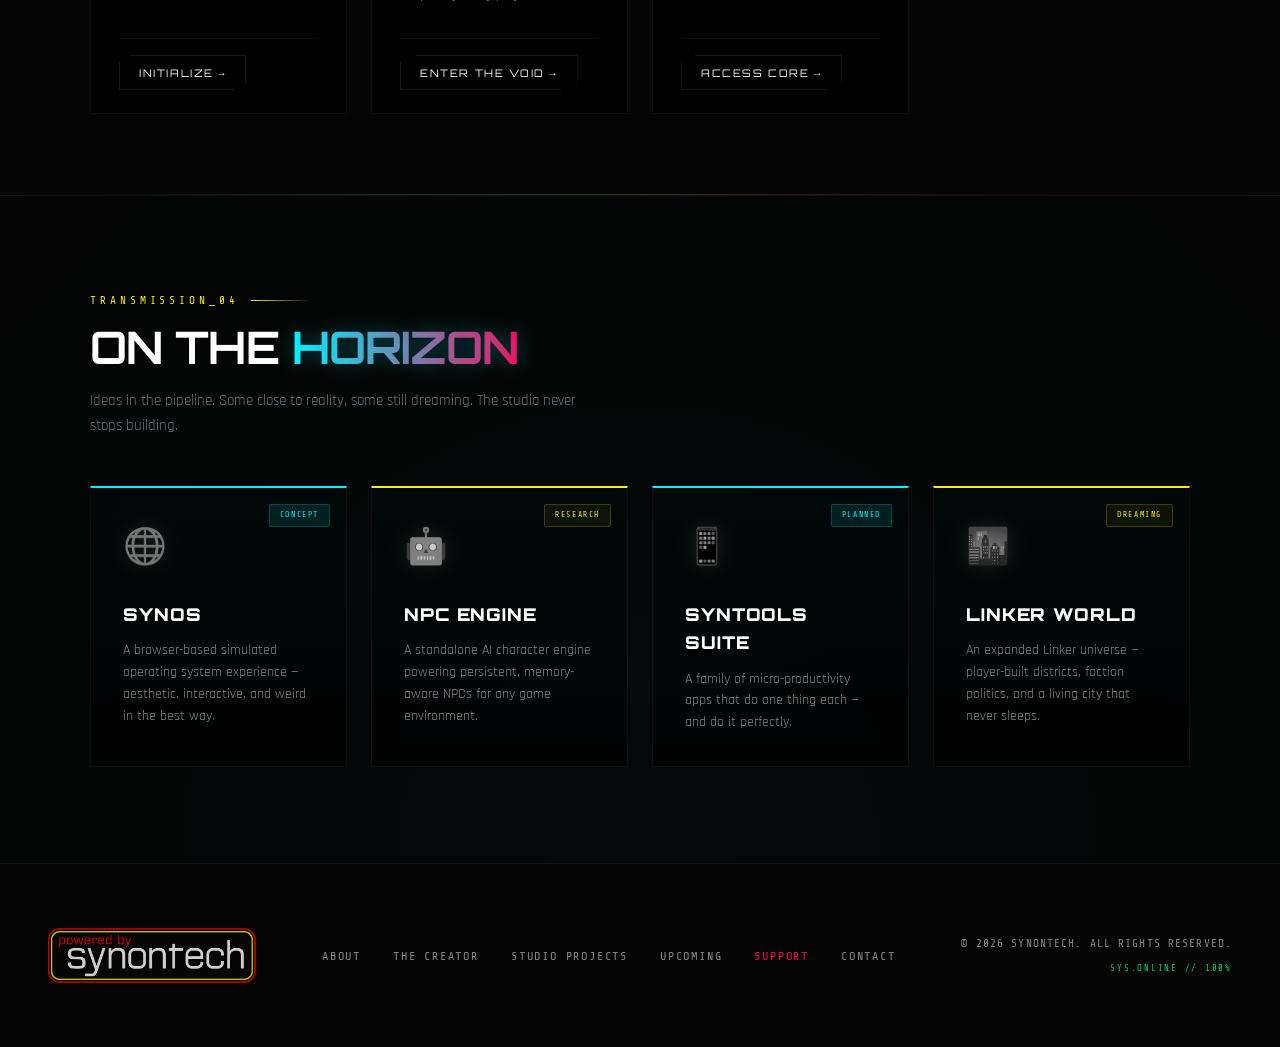
==== commit 7e784a86: "refactor: update site title and metadata to reflect digital game and AI studio branding" ====
--- a/index.html
+++ b/index.html
@@ -6,12 +6,15 @@
   <meta name="viewport" content="width=device-width, initial-scale=1.0">
   <meta name="description"
     content="synontech is a solo digital studio crafting games, apps, and AI experiences at the bleeding edge of vision and code.">
+  <meta name="robots" content="index, follow">
+  <meta name="google-site-verification" content="googlec090cfde6ae936a4">
   <meta name="theme-color" content="#020b18">
+  <link rel="canonical" href="https://synontech.github.io/">
 
   <!-- Open Graph / Facebook -->
   <meta property="og:type" content="website">
   <meta property="og:url" content="https://synontech.github.io/">
-  <meta property="og:title" content="synontech — digital studio">
+  <meta property="og:title" content="synontech | digital game &amp; AI studio">
   <meta property="og:description"
     content="Solo digital studio crafting games, apps, and ai experiences at the bleeding edge of vision and code.">
   <meta property="og:image" content="https://synontech.github.io/assets/synontech_logo.png">
@@ -19,12 +22,37 @@
   <!-- Twitter -->
   <meta property="twitter:card" content="summary_large_image">
   <meta property="twitter:url" content="https://synontech.github.io/">
-  <meta property="twitter:title" content="synontech — digital studio">
+  <meta property="twitter:title" content="synontech | digital game &amp; AI studio">
   <meta property="twitter:description"
     content="Solo digital studio crafting games, apps, and ai experiences at the bleeding edge of vision and code.">
   <meta property="twitter:image" content="https://synontech.github.io/assets/synontech_logo.png">
 
-  <title>synontech — digital studio</title>
+  <title>synontech | digital game &amp; AI studio</title>
+
+  <script type="application/ld+json">
+  {
+    "@context": "https://schema.org",
+    "@type": "Organization",
+    "name": "synontech | digital game & AI studio",
+    "url": "https://synontech.github.io/",
+    "logo": "https://synontech.github.io/assets/synontech_logo.png",
+    "email": "synontech.sa@gmail.com",
+    "sameAs": [
+      "https://github.com/synontechsa-hub",
+      "https://ko-fi.com/synonimity",
+      "https://www.patreon.com/c/synontech"
+    ]
+  }
+  </script>
+  <script type="application/ld+json">
+  {
+    "@context": "https://schema.org",
+    "@type": "WebSite",
+    "name": "synontech | digital game & AI studio",
+    "url": "https://synontech.github.io/",
+    "description": "Solo digital studio crafting games, apps, and AI experiences at the bleeding edge of vision and code."
+  }
+  </script>
 
   <!-- Favicon -->
   <link rel="icon" type="image/png" href="assets/synontech_favicon.png">
@@ -406,7 +434,8 @@
     </div>
   </footer>
 
+  <script src="js/analytics.js" defer></script>
   <script src="js/main.js" defer></script>
 </body>
 
-</html>+</html>
